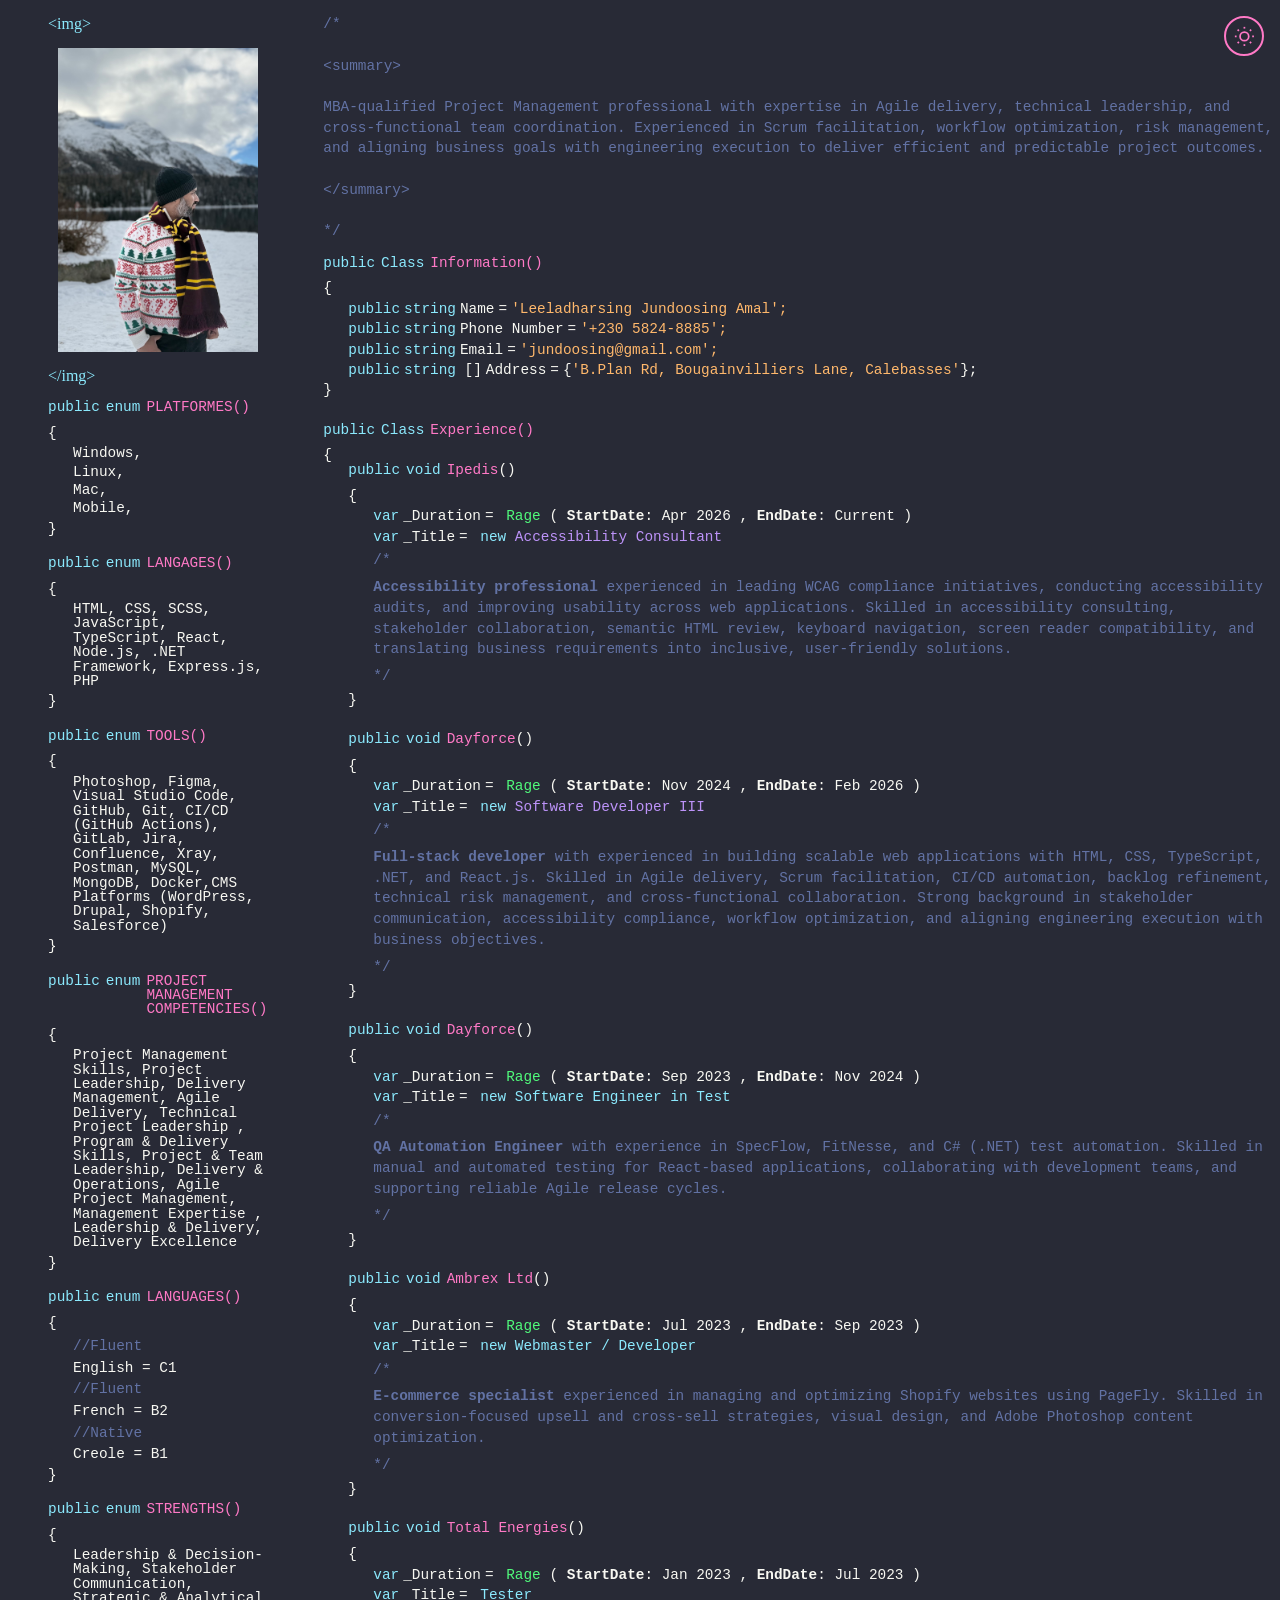
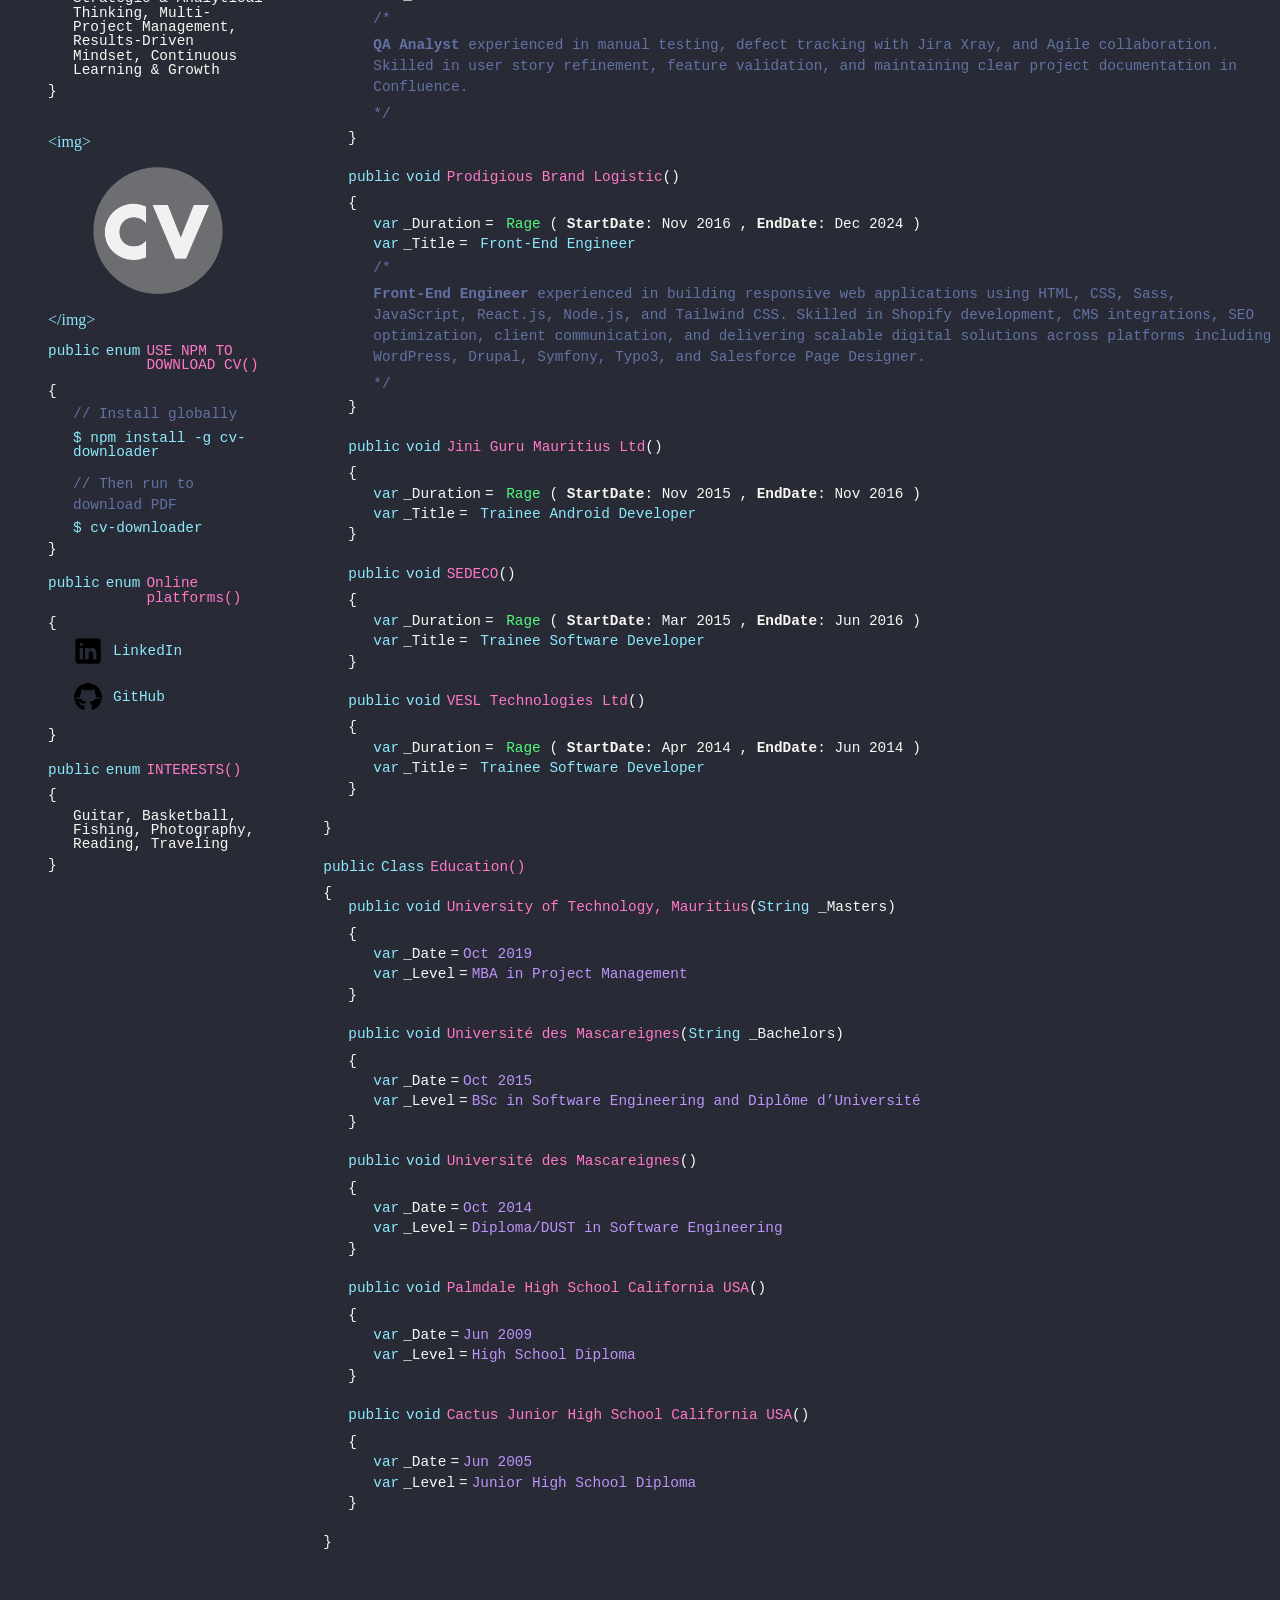
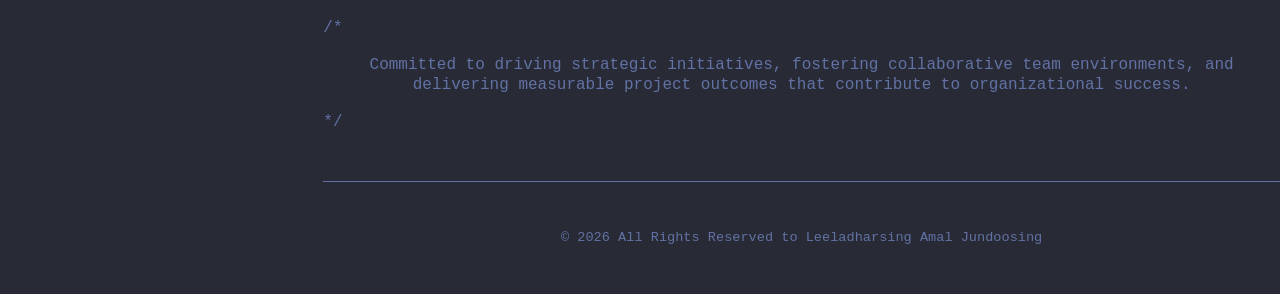
==== index.html @ c315528d "update log and move interest" ====
<!doctype html>
<html lang="en">

<head>
  <meta charset="UTF-8" />
  <meta name="viewport" content="width=device-width, initial-scale=1.0" />
  <title>My Portfolio</title>
  <link rel="stylesheet" href="./css/style.min.css" />
  <link rel="icon" type="image/svg+xml" href="data:image/svg+xml,
<svg xmlns='http://www.w3.org/2000/svg' viewBox='0 0 64 64'>
  <defs>
    <linearGradient id='g' x1='0' y1='0' x2='1' y2='1'>
      <stop offset='0%' stop-color='%2306b6d4'/>
      <stop offset='100%' stop-color='%233b82f6'/>
    </linearGradient>

    <filter id='glow'>
      <feGaussianBlur stdDeviation='1.6' result='blur'/>
      <feMerge>
        <feMergeNode in='blur'/>
        <feMergeNode in='SourceGraphic'/>
      </feMerge>
    </filter>
  </defs>

  <rect width='64' height='64' rx='14' fill='%230b1220'/>

  <text x='50%' y='58%' text-anchor='middle'
        font-size='26'
        font-family='Arial Black, Arial'
        font-weight='bold'
        fill='url(%23g)'
        filter='url(%23glow)'>
    AJ
  </text>
</svg>">
</head>

<body>
  <!-- Mobile Menu Toggle Button -->
  <button class="mobile-menu-toggle" id="mobileMenuToggle" aria-label="Toggle menu">
    <span></span>
    <span></span>
    <span></span>
  </button>

  <!-- Dark/Light Mode Toggle Button -->
  <button class="theme-toggle" id="themeToggle" aria-label="Toggle dark/light mode">
    <svg class="sun-icon" viewBox="0 0 24 24" fill="none" stroke="currentColor" stroke-width="2">
      <circle cx="12" cy="12" r="5"></circle>
      <line x1="12" y1="1" x2="12" y2="3"></line>
      <line x1="12" y1="21" x2="12" y2="23"></line>
      <line x1="4.22" y1="4.22" x2="5.64" y2="5.64"></line>
      <line x1="18.36" y1="18.36" x2="19.78" y2="19.78"></line>
      <line x1="1" y1="12" x2="3" y2="12"></line>
      <line x1="21" y1="12" x2="23" y2="12"></line>
      <line x1="4.22" y1="19.78" x2="5.64" y2="18.36"></line>
      <line x1="18.36" y1="5.64" x2="19.78" y2="4.22"></line>
    </svg>
    <svg class="moon-icon" viewBox="0 0 24 24" fill="none" stroke="currentColor" stroke-width="2">
      <path d="M21 12.79A9 9 0 1 1 11.21 3 7 7 0 0 0 21 12.79z"></path>
    </svg>
  </button>

  <main class="main-container" id="main-container">
    <!-- Right Column: Skills, Tools & Personal Info -->
    <div class="right-wrapper">
      <!-- Profile Image -->
      <div class="img-wrapper">
        <p class="tag-color cyan">&lt;img&gt;</p>
        <img src="./img/myimg.jpeg" alt="my image" class="placeholder-image" />
        <p class="tag-color cyan">&lt;/img&gt;</p>
      </div>

      <!-- Technical Skills & Competencies -->
      <div class="platform-wrapper">
        <!-- Platforms & Operating Systems -->
        <div class="func-wrapper">
          <div class="headFunction">
            <p class="tag-color cyan">public</p>
            <p class="tag-color cyan">enum</p>
            <p class="tag-color pink">PLATFORMES()</p>
          </div>
          <div class="bodyFunction">
            <p>{</p>
            <ul>
              <li class="tag-color white">Windows,</li>
              <li class="tag-color white">Linux,</li>
              <li class="tag-color white">Mac,</li>
              <li class="tag-color white">Mobile,</li>
            </ul>
            <p>}</p>
          </div>
        </div>

        <!-- Programming Languages & Frameworks -->
        <div class="func-wrapper">
          <div class="headFunction">
            <p class="tag-color cyan">public</p>
            <p class="tag-color cyan">enum</p>
            <p class="tag-color pink">LANGAGES()</p>
          </div>
          <div class="bodyFunction">
            <p>{</p>
            <p class="mainbody-wrapper tag-color white">
              HTML, CSS, SCSS, JavaScript, TypeScript, React, Node.js, .NET
              Framework, Express.js, PHP
            </p>
            <p>}</p>
          </div>
        </div>

        <!-- Development & Design Tools -->
        <div class="func-wrapper">
          <div class="headFunction">
            <p class="tag-color cyan">public</p>
            <p class="tag-color cyan">enum</p>
            <p class="tag-color pink">TOOLS()</p>
          </div>
          <div class="bodyFunction">
            <p>{</p>
            <p class="mainbody-wrapper tag-color white">
              Photoshop, Figma, Visual Studio Code, GitHub, Git, CI/CD (GitHub
              Actions), GitLab, Jira, Confluence, Xray, Postman, MySQL,
              MongoDB, Docker,CMS Platforms (WordPress, Drupal, Shopify,
              Salesforce)
            </p>
            <p>}</p>
          </div>
        </div>

        <!-- Project Management & Delivery Competencies -->
        <div class="func-wrapper">
          <div class="headFunction">
            <p class="tag-color cyan">public</p>
            <p class="tag-color cyan">enum</p>
            <p class="tag-color pink">PROJECT MANAGEMENT COMPETENCIES()</p>
          </div>
          <div class="bodyFunction">
            <p>{</p>
            <p class="mainbody-wrapper tag-color white">
              Project Management Skills, Project Leadership, Delivery
              Management, Agile Delivery, Technical Project Leadership ,
              Program & Delivery Skills, Project & Team Leadership, Delivery &
              Operations, Agile Project Management, Management Expertise ,
              Leadership & Delivery, Delivery Excellence
            </p>
            <p>}</p>
          </div>
        </div>

        <!-- Language Proficiency -->
        <div class="func-wrapper">
          <div class="headFunction">
            <p class="tag-color cyan">public</p>
            <p class="tag-color cyan">enum</p>
            <p class="tag-color pink">LANGUAGES()</p>
          </div>
          <div class="bodyFunction">
            <p>{</p>
            <ul>
              <li class="tag-color white">
                <span class="tag-color comment">//Fluent</span>
                English = C1
              </li>
              <li class="tag-color white">
                <span class="tag-color comment">//Fluent</span>
                French = B2
              </li>
              <li class="tag-color white">
                <span class="tag-color comment">//Native</span>
                Creole = B1
              </li>
            </ul>
            <p>}</p>
          </div>
        </div>

        <!-- Core Strengths & Competencies -->
        <div class="func-wrapper">
          <div class="headFunction">
            <p class="tag-color cyan">public</p>
            <p class="tag-color cyan">enum</p>
            <p class="tag-color pink">STRENGTHS()</p>
          </div>
          <div class="bodyFunction">
            <p>{</p>
            <p class="mainbody-wrapper tag-color white">
              Leadership & Decision-Making, Stakeholder Communication, Strategic & Analytical Thinking, Multi-Project
              Management, Results-Driven Mindset, Continuous Learning & Growth
            </p>
            <p>}</p>
          </div>
        </div>

        

        <!-- my cv -->
        <div class="cv-wrapper">
          <p class="tag-color cyan">&lt;img&gt;</p>
          <a href="./documents/Leeladharsing_Amal_Jundoosing_CV.pdf" target="_blank" alt="Download my cv size 174KB open in new window">
            <img src="./img/cv.png" aria-hidden="true" class="placeholder-image" />
          </a>
          <p class="tag-color cyan">&lt;/img&gt;</p>
        </div>


      <!-- Custom npm package -->
        <div class="func-wrapper">
          <div class="headFunction">
            <p class="tag-color cyan">public</p>
            <p class="tag-color cyan">enum</p>
            <p class="tag-color pink">USE NPM TO DOWNLOAD CV()</p>
          </div>
          <div class="bodyFunction">
            <p>{</p>
            <div class="mainbody-wrapper tag-color white">
              <p class="tag-color white">
                <span class="tag-color comment">// Install globally</span>
              </p>
              <p>
                <span class="tag-color cyan">$</span> 
                <span class="tag-color cyan">npm install -g cv-downloader</span>
              </p>
              <p class="tag-color white" style="margin-top: 8px;">
                <span class="tag-color comment">// Then run to download PDF</span>
              </p>
              <p>
                <span class="tag-color cyan">$</span> 
                <span class="tag-color cyan">cv-downloader</span>
              </p>
            </div>
            <p>}</p>
          </div>
        </div>

        <!-- My Online platforms -->
        <div class="func-wrapper">
          <div class="headFunction">
            <p class="tag-color cyan">public</p>
            <p class="tag-color cyan">enum</p>
            <p class="tag-color pink">Online platforms()</p>
          </div>
          <div class="bodyFunction">
            <p>{</p>
            <div class="social-img-wrapper">
              <div class="mainbody-wrapper">
                <a href="https://www.linkedin.com/in/amal-jundoosing-3167b8a4?utm_source=share_via&utm_content=profile&utm_medium=member_ios" target="_blank" alt="LinkedIn profile open in new window">
                <img src="./img/icon-linkedin.png" aria-hidden="true" class="social-img" alt="Linkedin Logo" /> <p class="tag-color cyan">LinkedIn</p>
              </a>
              <a href="https://github.com/amaljundoosing" target="_blank" alt="GitHub profile open in new window">
                <img src="./img/icon-github.png" aria-hidden="true" class="social-img" alt="GitHub Logo" /> <p class="tag-color cyan">GitHub</p>
              </a>
              </div>
              
            </div>
            <p>}</p>
          </div>
        </div>
        <!-- Personal Interests & Hobbies -->
        <div class="func-wrapper">
          <div class="headFunction">
            <p class="tag-color cyan">public</p>
            <p class="tag-color cyan">enum</p>
            <p class="tag-color pink">INTERESTS()</p>
          </div>
          <div class="bodyFunction">
            <p>{</p>
            <p class="mainbody-wrapper tag-color white">
              Guitar, Basketball, Fishing, Photography, Reading, Traveling
            </p>
            <p>}</p>
          </div>
        </div>
      </div>
    </div>
    <div class="left-wrapper">
      <!-- Professional Summary -->
      <div class="top-header-section">
        <p class="tag-color comment">/*</p>
        <span class="tag-color comment"> &lt;summary&gt;</span>
        <p class="tag-color comment">
          MBA-qualified Project Management professional with expertise in
          Agile delivery, technical leadership, and cross-functional team
          coordination. Experienced in Scrum facilitation, workflow
          optimization, risk management, and aligning business goals with
          engineering execution to deliver efficient and predictable project
          outcomes.
        </p>
        <span class="tag-color comment"> &lt;/summary&gt;</span>
        <p class="tag-color comment">*/</p>
      </div>
      <div class="main-boday-section">
        <!-- Contact Information -->
        <div class="func-wrapper padding-bottom-25">
          <div class="headFunction">
            <p class="tag-color cyan">public</p>
            <p class="tag-color cyan">Class</p>
            <p class="tag-color pink">Information()</p>
          </div>
          <div class="bodyFunction">
            <p>{</p>
            <div class="variable-wrapper">
              <p class="tag-color cyan">public</p>
              <p class="tag-color cyan">string</p>
              <p class="tag-color white">Name</p>
              <p class="tag-color white">=</p>
              <p class="tag-color orange">'Leeladharsing Jundoosing Amal';</p>
            </div>

            <div class="variable-wrapper">
              <p class="tag-color cyan">public</p>
              <p class="tag-color cyan">string</p>
              <p class="tag-color white">Phone Number</p>
              <p class="tag-color white">=</p>
              <p class="tag-color orange">'+230 5824-8885';</p>
            </div>

            <div class="variable-wrapper">
              <p class="tag-color cyan">public</p>
              <p class="tag-color cyan">string</p>
              <p class="tag-color white">Email</p>
              <p class="tag-color white">=</p>
              <p class="tag-color orange">'jundoosing@gmail.com';</p>
            </div>

            <div class="variable-wrapper">
              <p class="tag-color cyan">public</p>
              <p class="tag-color cyan">
                string <span class="tag-color white">[]</span>
              </p>
              <p class="tag-color white">Address</p>
              <p class="tag-color white">=</p>
              <p class="tag-color orange">
                <span class="tag-color white">{</span>'B.Plan Rd,
                Bougainvilliers Lane, Calebasses'<span class="tag-color white">};</span>
              </p>
            </div>
            <p>}</p>
          </div>
        </div>

        <!-- Professional Experience & Employment History -->
        <div class="func-wrapper padding-bottom-25">
          <div class="headFunction">
            <p class="tag-color cyan">public</p>
            <p class="tag-color cyan">Class</p>
            <p class="tag-color pink">Experience()</p>
          </div>
          <p>{</p>
          <div class="bodyFunction padding-bottom-25">
            <div class="inside-boday-wrapper">
              <div class="headFunction">
                <p class="tag-color cyan">public</p>
                <p class="tag-color cyan">void</p>
                <p class="tag-color pink">
                  Ipedis<span class="tag-color white">()</span>
                </p>
              </div>
              <p>{</p>
              <div class="variable-wrapper">
                <p class="tag-color cyan">var</p>
                <p class="tag-color white">_Duration</p>
                <p class="tag-color white">=</p>
                <p class="tag-color green">
                  &nbsp;Rage
                  <span class="tag-color white">( <strong>StartDate</strong>: Apr 2026 ,
                    <strong>EndDate</strong>: Current )</span>
                </p>
              </div>
              <div class="variable-wrapper">
                <p class="tag-color cyan">var</p>
                <p class="tag-color white">_Title</p>
                <p class="tag-color white">=</p>
                <p class="tag-color purple">
                  <span class="tag-color cyan"> &nbsp;new </span>Accessibility
                  Consultant
                </p>
              </div>
              <div class="mainbody-wrapper">
                <p class="tag-color comment">/*</p>
                <p class="tag-color comment">
                  <strong>Accessibility professional </strong> experienced in
                  leading WCAG compliance initiatives, conducting
                  accessibility audits, and improving usability across web
                  applications. Skilled in accessibility consulting,
                  stakeholder collaboration, semantic HTML review, keyboard
                  navigation, screen reader compatibility, and translating
                  business requirements into inclusive, user-friendly
                  solutions.
                </p>
                <p class="tag-color comment">*/</p>
              </div>
              <p>}</p>
            </div>
          </div>
          <!-- dayforce software developer -->
          <div class="bodyFunction padding-bottom-25">
            <div class="inside-boday-wrapper">
              <div class="headFunction">
                <p class="tag-color cyan">public</p>
                <p class="tag-color cyan">void</p>
                <p class="tag-color pink">
                  Dayforce<span class="tag-color white">()</span>
                </p>
              </div>
              <p>{</p>

              <div class="variable-wrapper">
                <p class="tag-color cyan">var</p>
                <p class="tag-color white">_Duration</p>
                <p class="tag-color white">=</p>
                <p class="tag-color green">
                  &nbsp;Rage
                  <span class="tag-color white">( <strong>StartDate</strong>: Nov 2024 ,
                    <strong>EndDate</strong>: Feb 2026 )</span>
                </p>
              </div>

              <div class="variable-wrapper">
                <p class="tag-color cyan">var</p>
                <p class="tag-color white">_Title</p>
                <p class="tag-color white">=</p>
                <p class="tag-color purple">
                  <span class="tag-color cyan"> &nbsp;new </span>Software Developer III
                </p>
              </div>

              <div class="mainbody-wrapper">
                <p class="tag-color comment">/*</p>
                <p class="tag-color comment">
                  <strong>Full-stack developer</strong> with experienced in building scalable web applications with
                  HTML, CSS,
                  TypeScript, .NET, and React.js. Skilled in Agile delivery, Scrum facilitation, CI/CD automation,
                  backlog refinement,
                  technical risk management, and cross-functional collaboration. Strong background in stakeholder
                  communication, accessibility
                  compliance, workflow optimization, and aligning engineering execution with business objectives.
                </p>
                <p class="tag-color comment">*/</p>
              </div>
              <p>}</p>
            </div>
          </div>

          <!-- dayforce software developer in test -->
          <div class="bodyFunction padding-bottom-25">
            <div class="inside-boday-wrapper">
              <div class="headFunction">
                <p class="tag-color cyan">public</p>
                <p class="tag-color cyan">void</p>
                <p class="tag-color pink">
                  Dayforce<span class="tag-color white">()</span>
                </p>
              </div>
              <p>{</p>

              <div class="variable-wrapper">
                <p class="tag-color cyan">var</p>
                <p class="tag-color white">_Duration</p>
                <p class="tag-color white">=</p>
                <p class="tag-color green">
                  &nbsp;Rage
                  <span class="tag-color white">( <strong>StartDate</strong>: Sep 2023 ,
                    <strong>EndDate</strong>: Nov 2024 )</span>
                </p>
              </div>

              <div class="variable-wrapper">
                <p class="tag-color cyan">var</p>
                <p class="tag-color white">_Title</p>
                <p class="tag-color white">=</p>
                <p class="tag-color purple">
                  <span class="tag-color cyan"> &nbsp;new Software Engineer in Test</span>
                </p>
              </div>

              <div class="mainbody-wrapper">
                <p class="tag-color comment">/*</p>
                <p class="tag-color comment">
                  <strong>QA Automation Engineer</strong> with experience in SpecFlow, FitNesse, and C# (.NET) test
                  automation.
                  Skilled in manual and automated testing for React-based applications, collaborating with development
                  teams,
                  and supporting reliable Agile release cycles.
                </p>
                <p class="tag-color comment">*/</p>
              </div>
              <p>}</p>
            </div>
          </div>


          <!-- Ambrex Ltd WebMaster-->
          <div class="bodyFunction padding-bottom-25">
            <div class="inside-boday-wrapper">
              <div class="headFunction">
                <p class="tag-color cyan">public</p>
                <p class="tag-color cyan">void</p>
                <p class="tag-color pink">
                  Ambrex Ltd<span class="tag-color white">()</span>
                </p>
              </div>
              <p>{</p>

              <div class="variable-wrapper">
                <p class="tag-color cyan">var</p>
                <p class="tag-color white">_Duration</p>
                <p class="tag-color white">=</p>
                <p class="tag-color green">
                  &nbsp;Rage
                  <span class="tag-color white">( <strong>StartDate</strong>: Jul 2023 ,
                    <strong>EndDate</strong>: Sep 2023 )</span>
                </p>
              </div>

              <div class="variable-wrapper">
                <p class="tag-color cyan">var</p>
                <p class="tag-color white">_Title</p>
                <p class="tag-color white">=</p>
                <p class="tag-color purple">
                  <span class="tag-color cyan"> &nbsp;new Webmaster / Developer</span>
                </p>
              </div>

              <div class="mainbody-wrapper">
                <p class="tag-color comment">/*</p>
                <p class="tag-color comment">
                  <strong>E-commerce specialist</strong> experienced in managing and optimizing Shopify websites using
                  PageFly.
                  Skilled in conversion-focused upsell and cross-sell strategies, visual design, and Adobe Photoshop
                  content optimization.
                </p>
                <p class="tag-color comment">*/</p>
              </div>
              <p>}</p>
            </div>
          </div>


          <!-- Total Tester -->
          <div class="bodyFunction padding-bottom-25">
            <div class="inside-boday-wrapper">
              <div class="headFunction">
                <p class="tag-color cyan">public</p>
                <p class="tag-color cyan">void</p>
                <p class="tag-color pink">
                  Total Energies<span class="tag-color white">()</span>
                </p>
              </div>
              <p>{</p>

              <div class="variable-wrapper">
                <p class="tag-color cyan">var</p>
                <p class="tag-color white">_Duration</p>
                <p class="tag-color white">=</p>
                <p class="tag-color green">
                  &nbsp;Rage
                  <span class="tag-color white">( <strong>StartDate</strong>: Jan 2023 ,
                    <strong>EndDate</strong>: Jul 2023 )</span>
                </p>
              </div>

              <div class="variable-wrapper">
                <p class="tag-color cyan">var</p>
                <p class="tag-color white">_Title</p>
                <p class="tag-color white">=</p>
                <p class="tag-color purple">
                  <span class="tag-color cyan"> &nbsp;Tester</span>
                </p>
              </div>

              <div class="mainbody-wrapper">
                <p class="tag-color comment">/*</p>
                <p class="tag-color comment">
                  <strong>QA Analyst</strong> experienced in manual testing, defect tracking with Jira Xray, and Agile
                  collaboration.
                  Skilled in user story refinement, feature validation, and maintaining clear project documentation in
                  Confluence.
                </p>
                <p class="tag-color comment">*/</p>
              </div>
              <p>}</p>
            </div>
          </div>

          <!-- Prodigious Front end Developer -->
          <div class="bodyFunction padding-bottom-25">
            <div class="inside-boday-wrapper">
              <div class="headFunction">
                <p class="tag-color cyan">public</p>
                <p class="tag-color cyan">void</p>
                <p class="tag-color pink">
                  Prodigious Brand Logistic<span class="tag-color white">()</span>
                </p>
              </div>
              <p>{</p>

              <div class="variable-wrapper">
                <p class="tag-color cyan">var</p>
                <p class="tag-color white">_Duration</p>
                <p class="tag-color white">=</p>
                <p class="tag-color green">
                  &nbsp;Rage
                  <span class="tag-color white">( <strong>StartDate</strong>: Nov 2016 ,
                    <strong>EndDate</strong>: Dec 2024 )</span>
                </p>
              </div>

              <div class="variable-wrapper">
                <p class="tag-color cyan">var</p>
                <p class="tag-color white">_Title</p>
                <p class="tag-color white">=</p>
                <p class="tag-color purple">
                  <span class="tag-color cyan"> &nbsp;Front-End Engineer</span>
                </p>
              </div>

              <div class="mainbody-wrapper">
                <p class="tag-color comment">/*</p>
                <p class="tag-color comment">
                  <strong>Front-End Engineer</strong> experienced in building responsive web applications using HTML,
                  CSS, Sass, JavaScript, React.js, Node.js,
                  and Tailwind CSS. Skilled in Shopify development, CMS integrations, SEO optimization, client
                  communication, and delivering scalable digital solutions across platforms including WordPress, Drupal,
                  Symfony, Typo3, and Salesforce Page Designer.
                </p>
                <p class="tag-color comment">*/</p>
              </div>
              <p>}</p>
            </div>
          </div>

          <!-- Trainee Android Developer Jini Guru Mauritius -->
          <div class="bodyFunction padding-bottom-25">
            <div class="inside-boday-wrapper">
              <div class="headFunction">
                <p class="tag-color cyan">public</p>
                <p class="tag-color cyan">void</p>
                <p class="tag-color pink">
                  Jini Guru Mauritius Ltd<span class="tag-color white">()</span>
                </p>
              </div>
              <p>{</p>

              <div class="variable-wrapper">
                <p class="tag-color cyan">var</p>
                <p class="tag-color white">_Duration</p>
                <p class="tag-color white">=</p>
                <p class="tag-color green">
                  &nbsp;Rage
                  <span class="tag-color white">( <strong>StartDate</strong>: Nov 2015 ,
                    <strong>EndDate</strong>: Nov 2016 )</span>
                </p>
              </div>

              <div class="variable-wrapper">
                <p class="tag-color cyan">var</p>
                <p class="tag-color white">_Title</p>
                <p class="tag-color white">=</p>
                <p class="tag-color purple">
                  <span class="tag-color cyan"> &nbsp;Trainee Android Developer</span>
                </p>
              </div>
              <p>}</p>
            </div>
          </div>

          <!-- Trainee  Developer SEDECO -->
          <div class="bodyFunction padding-bottom-25">
            <div class="inside-boday-wrapper">
              <div class="headFunction">
                <p class="tag-color cyan">public</p>
                <p class="tag-color cyan">void</p>
                <p class="tag-color pink">
                  SEDECO<span class="tag-color white">()</span>
                </p>
              </div>
              <p>{</p>

              <div class="variable-wrapper">
                <p class="tag-color cyan">var</p>
                <p class="tag-color white">_Duration</p>
                <p class="tag-color white">=</p>
                <p class="tag-color green">
                  &nbsp;Rage
                  <span class="tag-color white">( <strong>StartDate</strong>: Mar 2015 ,
                    <strong>EndDate</strong>: Jun 2016 )</span>
                </p>
              </div>

              <div class="variable-wrapper">
                <p class="tag-color cyan">var</p>
                <p class="tag-color white">_Title</p>
                <p class="tag-color white">=</p>
                <p class="tag-color purple">
                  <span class="tag-color cyan"> &nbsp;Trainee Software Developer</span>
                </p>
              </div>
              <p>}</p>
            </div>
          </div>

          <!-- Trainee  Developer VESL Technologies Ltd -->
          <div class="bodyFunction padding-bottom-25">
            <div class="inside-boday-wrapper">
              <div class="headFunction">
                <p class="tag-color cyan">public</p>
                <p class="tag-color cyan">void</p>
                <p class="tag-color pink">
                  VESL Technologies Ltd<span class="tag-color white">()</span>
                </p>
              </div>
              <p>{</p>

              <div class="variable-wrapper">
                <p class="tag-color cyan">var</p>
                <p class="tag-color white">_Duration</p>
                <p class="tag-color white">=</p>
                <p class="tag-color green">
                  &nbsp;Rage
                  <span class="tag-color white">( <strong>StartDate</strong>: Apr 2014 ,
                    <strong>EndDate</strong>: Jun 2014 )</span>
                </p>
              </div>

              <div class="variable-wrapper">
                <p class="tag-color cyan">var</p>
                <p class="tag-color white">_Title</p>
                <p class="tag-color white">=</p>
                <p class="tag-color purple">
                  <span class="tag-color cyan"> &nbsp;Trainee Software Developer</span>
                </p>
              </div>
              <p>}</p>
            </div>
          </div>
          <p>}</p>
        </div>

        <!-- Academic Qualifications & Certifications -->
        <div class="func-wrapper">
          <div class="headFunction">
            <p class="tag-color cyan">public</p>
            <p class="tag-color cyan">Class</p>
            <p class="tag-color pink">Education()</p>
          </div>
          <p>{</p>
          <!-- UTM -->
          <div class="bodyFunction padding-bottom-25">
            <div class="inside-boday-wrapper">
              <div class="headFunction">
                <p class="tag-color cyan">public</p>
                <p class="tag-color cyan">void</p>
                <p class="tag-color pink">
                  University of Technology, Mauritius<span class="tag-color white">(<span
                      class="tag-color cyan">String</span> <span class="tag-color white">_Masters</span>)</span>
                </p>
              </div>
              <p>{</p>
              <div class="variable-wrapper">
                <p class="tag-color cyan">var</p>
                <p class="tag-color white">_Date</p>
                <p class="tag-color white">=</p>
                <p class="tag-color purple">Oct 2019</p>
              </div>
              <div class="variable-wrapper">
                <p class="tag-color cyan">var</p>
                <p class="tag-color white">_Level</p>
                <p class="tag-color white">=</p>
                <p class="tag-color purple">MBA in Project Management</p>
              </div>
              <p>}</p>
            </div>
          </div>

          <!-- UDM -->

          <div class="bodyFunction padding-bottom-25">
            <div class="inside-boday-wrapper">
              <div class="headFunction">
                <p class="tag-color cyan">public</p>
                <p class="tag-color cyan">void</p>
                <p class="tag-color pink">
                  Université des Mascareignes<span class="tag-color white">(<span class="tag-color cyan">String</span>
                    <span class="tag-color white">_Bachelors</span>)</span>
                </p>
              </div>
              <p>{</p>
              <div class="variable-wrapper">
                <p class="tag-color cyan">var</p>
                <p class="tag-color white">_Date</p>
                <p class="tag-color white">=</p>
                <p class="tag-color purple">Oct 2015</p>
              </div>
              <div class="variable-wrapper">
                <p class="tag-color cyan">var</p>
                <p class="tag-color white">_Level</p>
                <p class="tag-color white">=</p>
                <p class="tag-color purple">BSc in Software Engineering and Diplôme d’Université</p>
              </div>
              <p>}</p>
            </div>
          </div>


          <!-- UDM -->

          <div class="bodyFunction padding-bottom-25">
            <div class="inside-boday-wrapper">
              <div class="headFunction">
                <p class="tag-color cyan">public</p>
                <p class="tag-color cyan">void</p>
                <p class="tag-color pink">
                  Université des Mascareignes<span class="tag-color white">()</span>
                </p>
              </div>
              <p>{</p>
              <div class="variable-wrapper">
                <p class="tag-color cyan">var</p>
                <p class="tag-color white">_Date</p>
                <p class="tag-color white">=</p>
                <p class="tag-color purple">Oct 2014</p>
              </div>
              <div class="variable-wrapper">
                <p class="tag-color cyan">var</p>
                <p class="tag-color white">_Level</p>
                <p class="tag-color white">=</p>
                <p class="tag-color purple">Diploma/DUST in Software Engineering</p>
              </div>
              <p>}</p>
            </div>
          </div>

          <!-- PDH -->

          <div class="bodyFunction padding-bottom-25">
            <div class="inside-boday-wrapper">
              <div class="headFunction">
                <p class="tag-color cyan">public</p>
                <p class="tag-color cyan">void</p>
                <p class="tag-color pink">
                  Palmdale High School California USA<span class="tag-color white">()</span>
                </p>
              </div>
              <p>{</p>
              <div class="variable-wrapper">
                <p class="tag-color cyan">var</p>
                <p class="tag-color white">_Date</p>
                <p class="tag-color white">=</p>
                <p class="tag-color purple">Jun 2009</p>
              </div>
              <div class="variable-wrapper">
                <p class="tag-color cyan">var</p>
                <p class="tag-color white">_Level</p>
                <p class="tag-color white">=</p>
                <p class="tag-color purple">High School Diploma</p>
              </div>
              <p>}</p>
            </div>
          </div>


          <!-- CJH -->

          <div class="bodyFunction padding-bottom-25">
            <div class="inside-boday-wrapper">
              <div class="headFunction">
                <p class="tag-color cyan">public</p>
                <p class="tag-color cyan">void</p>
                <p class="tag-color pink">
                  Cactus Junior High School California USA<span class="tag-color white">()</span>
                </p>
              </div>
              <p>{</p>
              <div class="variable-wrapper">
                <p class="tag-color cyan">var</p>
                <p class="tag-color white">_Date</p>
                <p class="tag-color white">=</p>
                <p class="tag-color purple">Jun 2005</p>
              </div>
              <div class="variable-wrapper">
                <p class="tag-color cyan">var</p>
                <p class="tag-color white">_Level</p>
                <p class="tag-color white">=</p>
                <p class="tag-color purple">Junior High School Diploma</p>
              </div>
              <p>}</p>
            </div>
          </div>
          <p>}</p>
        </div>
      </div>

      <!-- Professional Mission & Commitment Statement -->
      <div class="mission-statement-section">
        <p class="tag-color comment">/*</p>
        <p class="tag-color comment txt">
          Committed to driving strategic initiatives, fostering collaborative team environments, and
          delivering measurable project outcomes that contribute to organizational success.
        </p>
        <p class="tag-color comment">*/</p>
      </div>

      <!-- Copyright & All Rights Reserved -->
      <div class="copyright-section">
        <p class="tag-color comment ">© 2026 All Rights Reserved to Leeladharsing Amal Jundoosing</p>
      </div>
    </div>
  </main>
  <!-- Mobile Menu Toggle Script -->
  <script src="js/script.js"></script>
</body>

</html>
---- css/style.min.css ----
html,body,div,span,h1,h2,ul,li{margin:0;padding:0;border:0;font-size:100%;font:inherit;vertical-align:baseline;box-sizing:border-box}*,*::before,*::after{box-sizing:border-box}article,aside,section{display:block}body{line-height:1}html{margin:0;padding:0;width:100%;overflow-x:hidden}body{background-color:#282a36;color:#f8f8f2;overflow-x:hidden;transition:background-color .3s ease,color .3s ease}body.light-mode{background-color:#fff;color:#1a1a1a}body ::-moz-selection{background-color:#44475a;color:#f8f8f2}body ::selection{background-color:#44475a;color:#f8f8f2}body.light-mode ::-moz-selection{background-color:#f0f0f0;color:#1a1a1a}body.light-mode ::selection{background-color:#f0f0f0;color:#1a1a1a}body .main-container{display:flex;flex-direction:row}body .main-container .right-wrapper{position:relative;width:100%;flex:0;padding-left:3rem;box-sizing:border-box}body .main-container .right-wrapper .img-wrapper{position:relative;width:100%}body .main-container .right-wrapper .img-wrapper .placeholder-image{width:200px;display:block;margin:0 auto}body .main-container .right-wrapper .cv-wrapper{position:relative;width:100%}body .main-container .right-wrapper .cv-wrapper .placeholder-image{width:130px;display:block;margin:0 auto}body .main-container .right-wrapper .social-img-wrapper{position:relative;width:100%;display:flex;flex-direction:column}body .main-container .right-wrapper .social-img-wrapper a{display:flex;gap:10px;margin-bottom:10px;align-items:center;text-decoration:none;transition:transform .3s ease}body .main-container .right-wrapper .social-img-wrapper a .social-img{width:30px;height:30px;cursor:pointer}body .main-container .right-wrapper .social-img-wrapper a:hover{transform:scale(1.2)}body .main-container .left-wrapper{position:relative;width:100%;flex:1;padding-left:3.5rem;box-sizing:border-box}body .main-container .left-wrapper .top-header-section{position:relative;display:flex;flex-direction:column;width:100%;gap:6px;font-family:"Courier New",Courier,monospace;font-size:.9rem}body .func-wrapper{position:relative;width:100%;padding-bottom:20px;font-family:"Courier New",Courier,monospace;font-size:.9rem;box-sizing:border-box}body .func-wrapper p{margin:0}body .func-wrapper .headFunction{position:relative;display:flex;flex-direction:row;width:100%;gap:6px;padding-bottom:6px}body .func-wrapper .headFunction p{margin-bottom:5px}body .func-wrapper .bodyFunction{position:relative;display:flex;width:100%;flex-direction:column;gap:6px}body .func-wrapper .bodyFunction p{margin:0}body .func-wrapper .bodyFunction ul{display:flex;flex-direction:column;gap:4px;font-family:"Courier New",Courier,monospace;font-size:.9rem;list-style:none;padding-left:25px}body .func-wrapper .bodyFunction ul li{display:flex;flex-direction:column;gap:4px}body .func-wrapper .bodyFunction .mainbody-wrapper{display:flex;flex-direction:column;gap:6px;padding-left:25px}body .func-wrapper .bodyFunction .variable-wrapper{display:flex;flex-direction:row;gap:4px;padding-left:25px}body .func-wrapper .inside-boday-wrapper{display:flex;flex-direction:column;gap:6px;padding-left:25px}body .mission-statement-section{font-family:"Courier New",Courier,monospace;margin-top:3rem}body .mission-statement-section .txt{text-align:center}body .padding-bottom-25{padding-bottom:25px}body .comment{line-height:1.3rem}body .tag-color.cyan{color:#8be9fd}body .tag-color.green{color:#50fa7b}body .tag-color.orange{color:#ffb86c}body .tag-color.pink{color:#ff79c6}body .tag-color.purple{color:#bd93f9}body .tag-color.red{color:#f55}body .tag-color.white{color:#f8f8f2}body .tag-color.comment{color:#6272a4}body.light-mode .tag-color.cyan{color:#0891b2}body.light-mode .tag-color.green{color:#059669}body.light-mode .tag-color.orange{color:#d97706}body.light-mode .tag-color.pink{color:#db2777}body.light-mode .tag-color.purple{color:#7c3aed}body.light-mode .tag-color.red{color:#dc2626}body.light-mode .tag-color.white{color:#1a1a1a}body.light-mode .tag-color.comment{color:#555}.mobile-menu-toggle{display:none;position:fixed;top:1rem;left:1rem;z-index:1001;background:none;border:none;cursor:pointer;width:2rem;height:2rem;flex-direction:column;justify-content:space-around;padding:0}.mobile-menu-toggle span{display:block;width:100%;height:3px;background-color:#ff79c6;border-radius:2px;transition:all .3s ease}.mobile-menu-toggle.active span:nth-child(1){transform:rotate(45deg) translate(10px, 10px)}.mobile-menu-toggle.active span:nth-child(2){opacity:0}.mobile-menu-toggle.active span:nth-child(3){transform:rotate(-45deg) translate(7px, -7px)}body.light-mode .mobile-menu-toggle span{background-color:#db2777}.theme-toggle{display:flex;position:fixed;top:1rem;right:1rem;z-index:1001;background:none;border:2px solid #ff79c6;border-radius:50%;cursor:pointer;width:2.5rem;height:2.5rem;align-items:center;justify-content:center;padding:0;transition:all .3s ease}.theme-toggle:hover{transform:scale(1.1);box-shadow:0 0 10px #ff79c6}.theme-toggle svg{width:1.3rem;height:1.3rem;color:#ff79c6;transition:transform .3s ease,opacity .3s ease}.theme-toggle .sun-icon{position:absolute;opacity:1;transform:rotate(0deg)}.theme-toggle .moon-icon{position:absolute;opacity:0;transform:rotate(-180deg)}.theme-toggle.dark-mode .sun-icon{opacity:1;transform:rotate(0deg)}.theme-toggle.dark-mode .moon-icon{opacity:0;transform:rotate(-180deg)}.theme-toggle.light-mode .sun-icon{opacity:0;transform:rotate(180deg)}.theme-toggle.light-mode .moon-icon{opacity:1;transform:rotate(0deg)}body.light-mode .theme-toggle{border-color:#db2777}body.light-mode .theme-toggle:hover{box-shadow:0 0 10px #db2777}body.light-mode .theme-toggle svg{color:#db2777}@media(max-width: 768px){.mobile-menu-toggle{display:flex}.theme-toggle{top:1rem;right:1rem}body .main-container{flex-direction:column;position:relative}body .main-container .right-wrapper{position:fixed;top:0;left:0;bottom:0;width:80%;max-width:400px;background-color:#282a36;z-index:1000;padding-left:1.5rem;padding-top:4rem;overflow-y:auto;overflow-x:hidden;transform:translateX(-100%);transition:transform .3s ease;box-sizing:border-box}body .main-container .right-wrapper.active{transform:translateX(0)}body .main-container .left-wrapper{width:100%;padding-left:1rem;padding-right:1rem;padding-top:1rem;box-sizing:border-box;overflow-x:hidden}body .main-container::before{content:"";position:fixed;top:0;left:0;right:0;bottom:0;background-color:rgba(0,0,0,.5);z-index:999;opacity:0;pointer-events:none;transition:opacity .3s ease}body .main-container.menu-open::before{opacity:1;pointer-events:auto}body.light-mode .main-container .right-wrapper{background-color:#fff}body.light-mode .main-container::before{background-color:rgba(0,0,0,.3)}body.menu-open{overflow:hidden}body{overflow-x:hidden;overflow-y:auto}}.copyright-section{padding:2rem 1.5rem;text-align:center;border-top:1px solid #6272a4;margin-top:3rem;font-family:"Courier New",Courier,monospace;font-size:.85rem;box-sizing:border-box;width:100%}body.light-mode .copyright-section{border-top:1px solid #ccc}
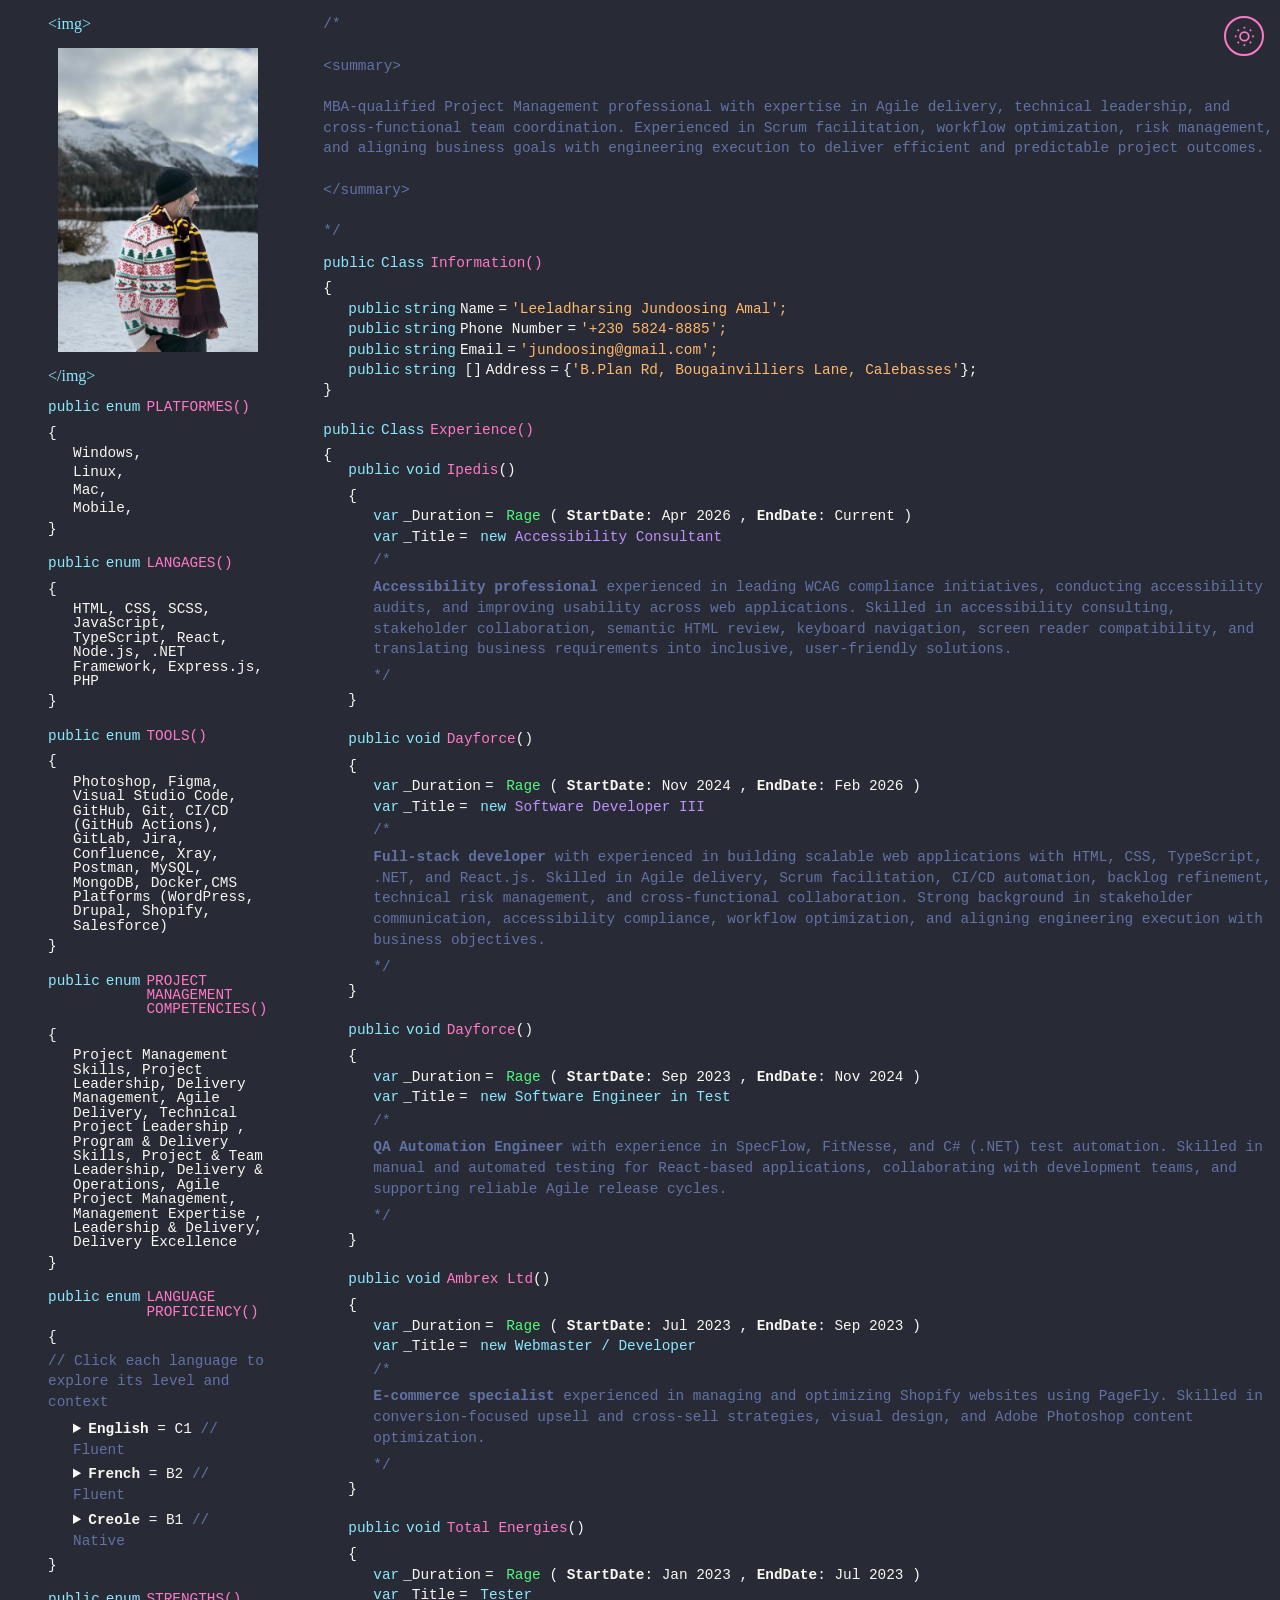
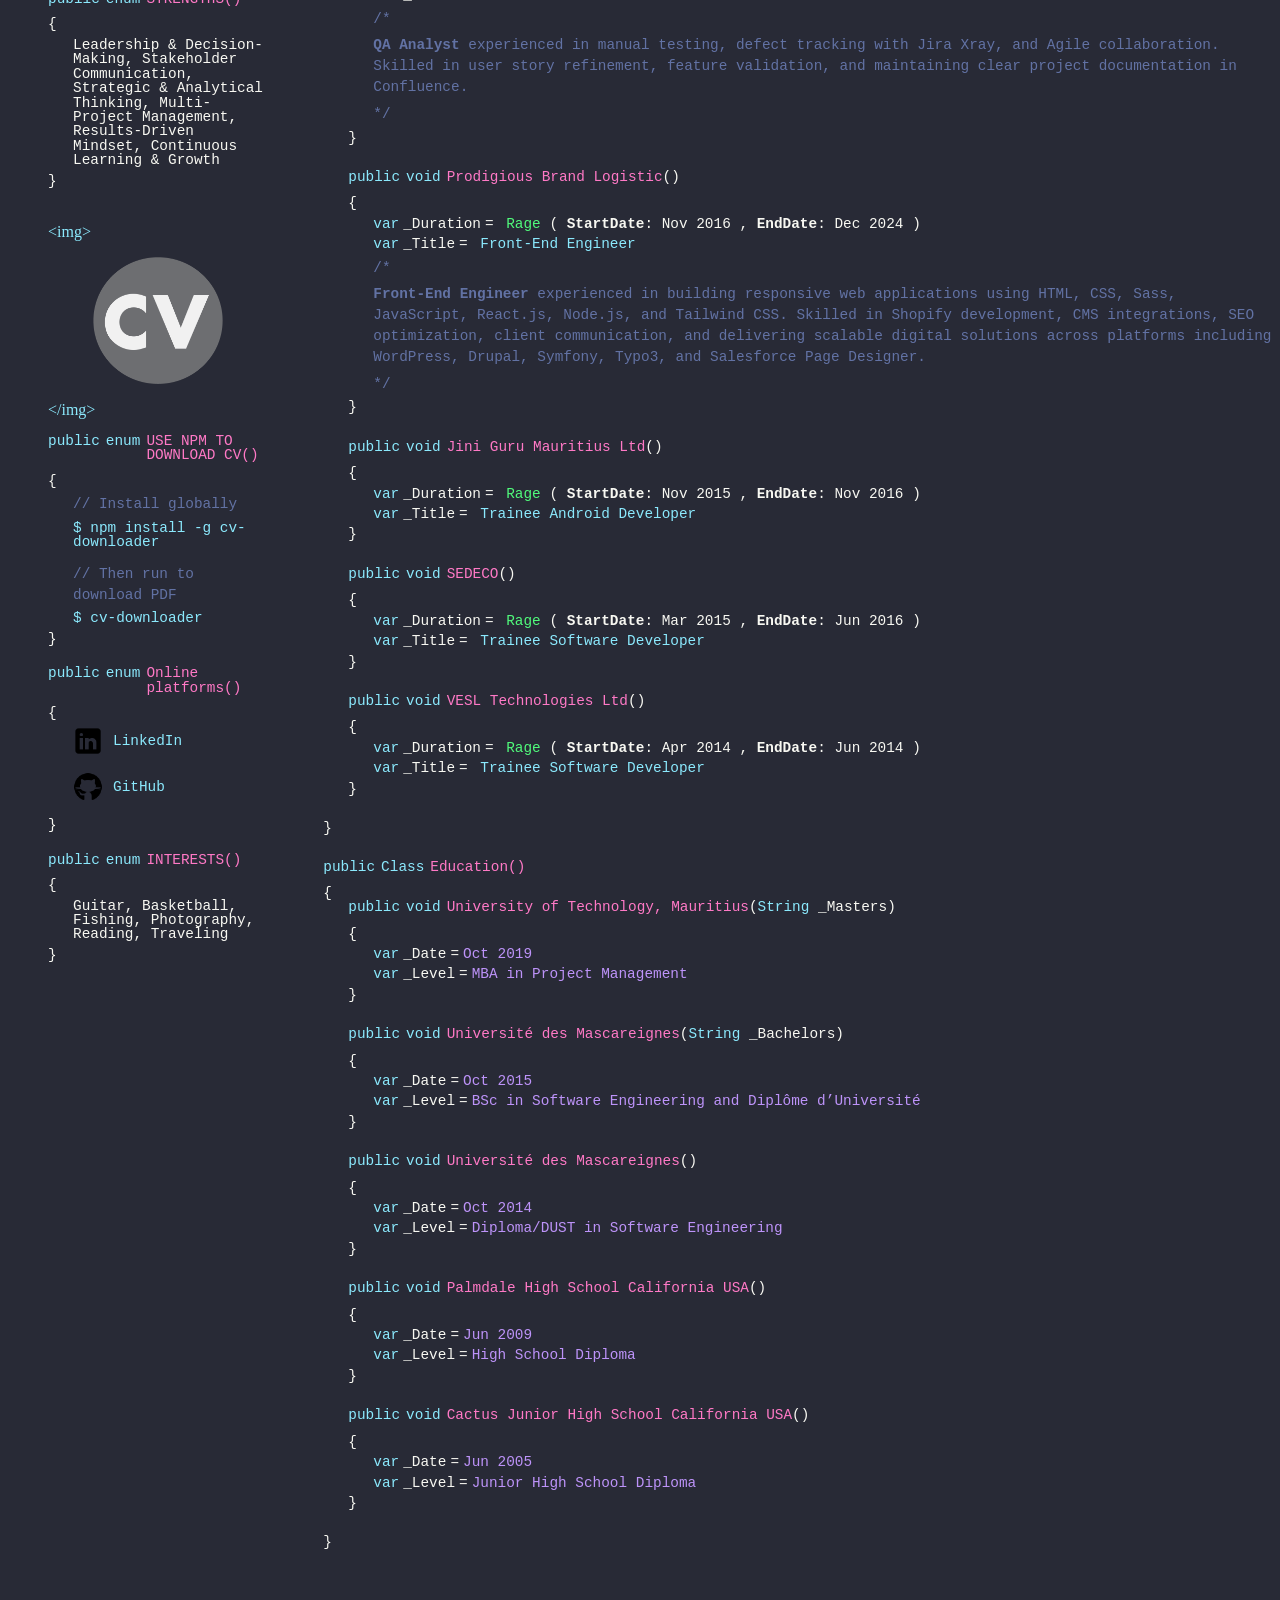
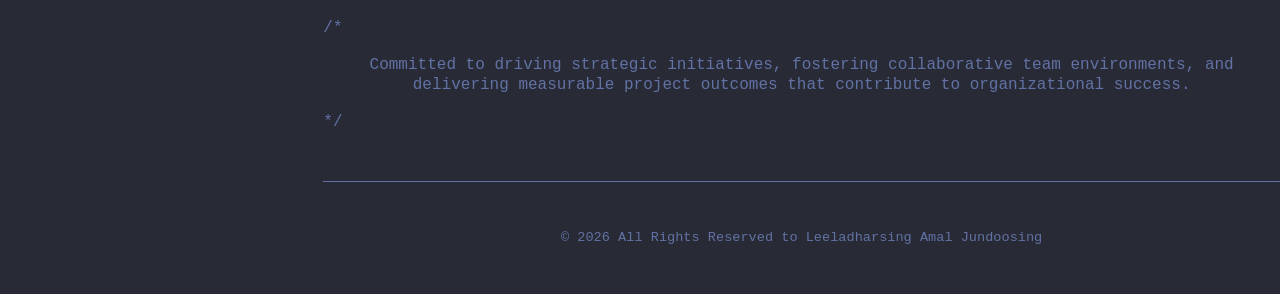
==== commit 9cf248b9: "update lang" ====
--- a/index.html
+++ b/index.html
@@ -154,22 +154,29 @@
           <div class="headFunction">
             <p class="tag-color cyan">public</p>
             <p class="tag-color cyan">enum</p>
-            <p class="tag-color pink">LANGUAGES()</p>
+            <p class="tag-color pink">LANGUAGE PROFICIENCY()</p>
           </div>
           <div class="bodyFunction">
             <p>{</p>
+            <p class="tag-color comment">// Click each language to explore its level and context</p>
             <ul>
               <li class="tag-color white">
-                <span class="tag-color comment">//Fluent</span>
-                English = C1
+                <details class="view-details">
+                  <summary><strong>English</strong> = C1 <span class="tag-color comment">// Fluent</span></summary>
+                  <p class="tag-color white">Business communication, presentations, documentation, and collaboration in international environments.</p>
+                </details>
               </li>
               <li class="tag-color white">
-                <span class="tag-color comment">//Fluent</span>
-                French = B2
+                <details class="view-details">
+                  <summary><strong>French</strong> = B2 <span class="tag-color comment">// Fluent</span></summary>
+                  <p class="tag-color white">Professional working proficiency for meetings, stakeholder interaction, and day-to-day communication.</p>
+                </details>
               </li>
               <li class="tag-color white">
-                <span class="tag-color comment">//Native</span>
-                Creole = B1
+                <details class="view-details">
+                  <summary><strong>Creole</strong> = B1 <span class="tag-color comment">// Native</span></summary>
+                  <p class="tag-color white">Strong cultural and conversational fluency for community, personal, and informal professional settings.</p>
+                </details>
               </li>
             </ul>
             <p>}</p>
--- a/css/style.min.css
+++ b/css/style.min.css
@@ -1 +1 @@
-html,body,div,span,h1,h2,ul,li{margin:0;padding:0;border:0;font-size:100%;font:inherit;vertical-align:baseline;box-sizing:border-box}*,*::before,*::after{box-sizing:border-box}article,aside,section{display:block}body{line-height:1}html{margin:0;padding:0;width:100%;overflow-x:hidden}body{background-color:#282a36;color:#f8f8f2;overflow-x:hidden;transition:background-color .3s ease,color .3s ease}body.light-mode{background-color:#fff;color:#1a1a1a}body ::-moz-selection{background-color:#44475a;color:#f8f8f2}body ::selection{background-color:#44475a;color:#f8f8f2}body.light-mode ::-moz-selection{background-color:#f0f0f0;color:#1a1a1a}body.light-mode ::selection{background-color:#f0f0f0;color:#1a1a1a}body .main-container{display:flex;flex-direction:row}body .main-container .right-wrapper{position:relative;width:100%;flex:0;padding-left:3rem;box-sizing:border-box}body .main-container .right-wrapper .img-wrapper{position:relative;width:100%}body .main-container .right-wrapper .img-wrapper .placeholder-image{width:200px;display:block;margin:0 auto}body .main-container .right-wrapper .cv-wrapper{position:relative;width:100%}body .main-container .right-wrapper .cv-wrapper .placeholder-image{width:130px;display:block;margin:0 auto}body .main-container .right-wrapper .social-img-wrapper{position:relative;width:100%;display:flex;flex-direction:column}body .main-container .right-wrapper .social-img-wrapper a{display:flex;gap:10px;margin-bottom:10px;align-items:center;text-decoration:none;transition:transform .3s ease}body .main-container .right-wrapper .social-img-wrapper a .social-img{width:30px;height:30px;cursor:pointer}body .main-container .right-wrapper .social-img-wrapper a:hover{transform:scale(1.2)}body .main-container .left-wrapper{position:relative;width:100%;flex:1;padding-left:3.5rem;box-sizing:border-box}body .main-container .left-wrapper .top-header-section{position:relative;display:flex;flex-direction:column;width:100%;gap:6px;font-family:"Courier New",Courier,monospace;font-size:.9rem}body .func-wrapper{position:relative;width:100%;padding-bottom:20px;font-family:"Courier New",Courier,monospace;font-size:.9rem;box-sizing:border-box}body .func-wrapper p{margin:0}body .func-wrapper .headFunction{position:relative;display:flex;flex-direction:row;width:100%;gap:6px;padding-bottom:6px}body .func-wrapper .headFunction p{margin-bottom:5px}body .func-wrapper .bodyFunction{position:relative;display:flex;width:100%;flex-direction:column;gap:6px}body .func-wrapper .bodyFunction p{margin:0}body .func-wrapper .bodyFunction ul{display:flex;flex-direction:column;gap:4px;font-family:"Courier New",Courier,monospace;font-size:.9rem;list-style:none;padding-left:25px}body .func-wrapper .bodyFunction ul li{display:flex;flex-direction:column;gap:4px}body .func-wrapper .bodyFunction .mainbody-wrapper{display:flex;flex-direction:column;gap:6px;padding-left:25px}body .func-wrapper .bodyFunction .variable-wrapper{display:flex;flex-direction:row;gap:4px;padding-left:25px}body .func-wrapper .inside-boday-wrapper{display:flex;flex-direction:column;gap:6px;padding-left:25px}body .mission-statement-section{font-family:"Courier New",Courier,monospace;margin-top:3rem}body .mission-statement-section .txt{text-align:center}body .padding-bottom-25{padding-bottom:25px}body .comment{line-height:1.3rem}body .tag-color.cyan{color:#8be9fd}body .tag-color.green{color:#50fa7b}body .tag-color.orange{color:#ffb86c}body .tag-color.pink{color:#ff79c6}body .tag-color.purple{color:#bd93f9}body .tag-color.red{color:#f55}body .tag-color.white{color:#f8f8f2}body .tag-color.comment{color:#6272a4}body.light-mode .tag-color.cyan{color:#0891b2}body.light-mode .tag-color.green{color:#059669}body.light-mode .tag-color.orange{color:#d97706}body.light-mode .tag-color.pink{color:#db2777}body.light-mode .tag-color.purple{color:#7c3aed}body.light-mode .tag-color.red{color:#dc2626}body.light-mode .tag-color.white{color:#1a1a1a}body.light-mode .tag-color.comment{color:#555}.mobile-menu-toggle{display:none;position:fixed;top:1rem;left:1rem;z-index:1001;background:none;border:none;cursor:pointer;width:2rem;height:2rem;flex-direction:column;justify-content:space-around;padding:0}.mobile-menu-toggle span{display:block;width:100%;height:3px;background-color:#ff79c6;border-radius:2px;transition:all .3s ease}.mobile-menu-toggle.active span:nth-child(1){transform:rotate(45deg) translate(10px, 10px)}.mobile-menu-toggle.active span:nth-child(2){opacity:0}.mobile-menu-toggle.active span:nth-child(3){transform:rotate(-45deg) translate(7px, -7px)}body.light-mode .mobile-menu-toggle span{background-color:#db2777}.theme-toggle{display:flex;position:fixed;top:1rem;right:1rem;z-index:1001;background:none;border:2px solid #ff79c6;border-radius:50%;cursor:pointer;width:2.5rem;height:2.5rem;align-items:center;justify-content:center;padding:0;transition:all .3s ease}.theme-toggle:hover{transform:scale(1.1);box-shadow:0 0 10px #ff79c6}.theme-toggle svg{width:1.3rem;height:1.3rem;color:#ff79c6;transition:transform .3s ease,opacity .3s ease}.theme-toggle .sun-icon{position:absolute;opacity:1;transform:rotate(0deg)}.theme-toggle .moon-icon{position:absolute;opacity:0;transform:rotate(-180deg)}.theme-toggle.dark-mode .sun-icon{opacity:1;transform:rotate(0deg)}.theme-toggle.dark-mode .moon-icon{opacity:0;transform:rotate(-180deg)}.theme-toggle.light-mode .sun-icon{opacity:0;transform:rotate(180deg)}.theme-toggle.light-mode .moon-icon{opacity:1;transform:rotate(0deg)}body.light-mode .theme-toggle{border-color:#db2777}body.light-mode .theme-toggle:hover{box-shadow:0 0 10px #db2777}body.light-mode .theme-toggle svg{color:#db2777}@media(max-width: 768px){.mobile-menu-toggle{display:flex}.theme-toggle{top:1rem;right:1rem}body .main-container{flex-direction:column;position:relative}body .main-container .right-wrapper{position:fixed;top:0;left:0;bottom:0;width:80%;max-width:400px;background-color:#282a36;z-index:1000;padding-left:1.5rem;padding-top:4rem;overflow-y:auto;overflow-x:hidden;transform:translateX(-100%);transition:transform .3s ease;box-sizing:border-box}body .main-container .right-wrapper.active{transform:translateX(0)}body .main-container .left-wrapper{width:100%;padding-left:1rem;padding-right:1rem;padding-top:1rem;box-sizing:border-box;overflow-x:hidden}body .main-container::before{content:"";position:fixed;top:0;left:0;right:0;bottom:0;background-color:rgba(0,0,0,.5);z-index:999;opacity:0;pointer-events:none;transition:opacity .3s ease}body .main-container.menu-open::before{opacity:1;pointer-events:auto}body.light-mode .main-container .right-wrapper{background-color:#fff}body.light-mode .main-container::before{background-color:rgba(0,0,0,.3)}body.menu-open{overflow:hidden}body{overflow-x:hidden;overflow-y:auto}}.copyright-section{padding:2rem 1.5rem;text-align:center;border-top:1px solid #6272a4;margin-top:3rem;font-family:"Courier New",Courier,monospace;font-size:.85rem;box-sizing:border-box;width:100%}body.light-mode .copyright-section{border-top:1px solid #ccc}+html,body,div,span,h1,h2,ul,li{margin:0;padding:0;border:0;font-size:100%;font:inherit;vertical-align:baseline;box-sizing:border-box}*,*::before,*::after{box-sizing:border-box}article,aside,section{display:block}body{line-height:1}html{margin:0;padding:0;width:100%;overflow-x:hidden}body{background-color:#282a36;color:#f8f8f2;overflow-x:hidden;transition:background-color .3s ease,color .3s ease}body.light-mode{background-color:#fff;color:#1a1a1a}body ::-moz-selection{background-color:#44475a;color:#f8f8f2}body ::selection{background-color:#44475a;color:#f8f8f2}body.light-mode ::-moz-selection{background-color:#f0f0f0;color:#1a1a1a}body.light-mode ::selection{background-color:#f0f0f0;color:#1a1a1a}body .main-container{display:flex;flex-direction:row}body .main-container .right-wrapper{position:relative;width:100%;flex:0;padding-left:3rem;box-sizing:border-box}body .main-container .right-wrapper .img-wrapper{position:relative;width:100%}body .main-container .right-wrapper .img-wrapper .placeholder-image{width:200px;display:block;margin:0 auto}body .main-container .right-wrapper .cv-wrapper{position:relative;width:100%}body .main-container .right-wrapper .cv-wrapper .placeholder-image{width:130px;display:block;margin:0 auto}body .main-container .right-wrapper .social-img-wrapper{position:relative;width:100%;display:flex;flex-direction:column}body .main-container .right-wrapper .social-img-wrapper a{display:flex;gap:10px;margin-bottom:10px;align-items:center;text-decoration:none;transition:transform .3s ease}body .main-container .right-wrapper .social-img-wrapper a .social-img{width:30px;height:30px;cursor:pointer}body .main-container .right-wrapper .social-img-wrapper a:hover{transform:scale(1.2)}body .main-container .left-wrapper{position:relative;width:100%;flex:1;padding-left:3.5rem;box-sizing:border-box}body .main-container .left-wrapper .top-header-section{position:relative;display:flex;flex-direction:column;width:100%;gap:6px;font-family:"Courier New",Courier,monospace;font-size:.9rem}body .func-wrapper{position:relative;width:100%;padding-bottom:20px;font-family:"Courier New",Courier,monospace;font-size:.9rem;box-sizing:border-box}body .func-wrapper p{margin:0}body .func-wrapper .headFunction{position:relative;display:flex;flex-direction:row;width:100%;gap:6px;padding-bottom:6px}body .func-wrapper .headFunction p{margin-bottom:5px}body .func-wrapper .bodyFunction{position:relative;display:flex;width:100%;flex-direction:column;gap:6px}body .func-wrapper .bodyFunction p{margin:0}body .func-wrapper .bodyFunction ul{display:flex;flex-direction:column;gap:4px;font-family:"Courier New",Courier,monospace;font-size:.9rem;list-style:none;padding-left:25px}body .func-wrapper .bodyFunction ul li{display:flex;flex-direction:column;gap:4px}body .func-wrapper .bodyFunction ul li .view-details{cursor:pointer}body .func-wrapper .bodyFunction .mainbody-wrapper{display:flex;flex-direction:column;gap:6px;padding-left:25px}body .func-wrapper .bodyFunction .variable-wrapper{display:flex;flex-direction:row;gap:4px;padding-left:25px}body .func-wrapper .inside-boday-wrapper{display:flex;flex-direction:column;gap:6px;padding-left:25px}body .mission-statement-section{font-family:"Courier New",Courier,monospace;margin-top:3rem}body .mission-statement-section .txt{text-align:center}body .padding-bottom-25{padding-bottom:25px}body .comment{line-height:1.3rem}body .tag-color.cyan{color:#8be9fd}body .tag-color.green{color:#50fa7b}body .tag-color.orange{color:#ffb86c}body .tag-color.pink{color:#ff79c6}body .tag-color.purple{color:#bd93f9}body .tag-color.red{color:#f55}body .tag-color.white{color:#f8f8f2}body .tag-color.comment{color:#6272a4}body.light-mode .tag-color.cyan{color:#0891b2}body.light-mode .tag-color.green{color:#059669}body.light-mode .tag-color.orange{color:#d97706}body.light-mode .tag-color.pink{color:#db2777}body.light-mode .tag-color.purple{color:#7c3aed}body.light-mode .tag-color.red{color:#dc2626}body.light-mode .tag-color.white{color:#1a1a1a}body.light-mode .tag-color.comment{color:#555}.mobile-menu-toggle{display:none;position:fixed;top:1rem;left:1rem;z-index:1001;background:none;border:none;cursor:pointer;width:2rem;height:2rem;flex-direction:column;justify-content:space-around;padding:0}.mobile-menu-toggle span{display:block;width:100%;height:3px;background-color:#ff79c6;border-radius:2px;transition:all .3s ease}.mobile-menu-toggle.active span:nth-child(1){transform:rotate(45deg) translate(10px, 10px)}.mobile-menu-toggle.active span:nth-child(2){opacity:0}.mobile-menu-toggle.active span:nth-child(3){transform:rotate(-45deg) translate(7px, -7px)}body.light-mode .mobile-menu-toggle span{background-color:#db2777}.theme-toggle{display:flex;position:fixed;top:1rem;right:1rem;z-index:1001;background:none;border:2px solid #ff79c6;border-radius:50%;cursor:pointer;width:2.5rem;height:2.5rem;align-items:center;justify-content:center;padding:0;transition:all .3s ease}.theme-toggle:hover{transform:scale(1.1);box-shadow:0 0 10px #ff79c6}.theme-toggle svg{width:1.3rem;height:1.3rem;color:#ff79c6;transition:transform .3s ease,opacity .3s ease}.theme-toggle .sun-icon{position:absolute;opacity:1;transform:rotate(0deg)}.theme-toggle .moon-icon{position:absolute;opacity:0;transform:rotate(-180deg)}.theme-toggle.dark-mode .sun-icon{opacity:1;transform:rotate(0deg)}.theme-toggle.dark-mode .moon-icon{opacity:0;transform:rotate(-180deg)}.theme-toggle.light-mode .sun-icon{opacity:0;transform:rotate(180deg)}.theme-toggle.light-mode .moon-icon{opacity:1;transform:rotate(0deg)}body.light-mode .theme-toggle{border-color:#db2777}body.light-mode .theme-toggle:hover{box-shadow:0 0 10px #db2777}body.light-mode .theme-toggle svg{color:#db2777}@media(max-width: 768px){.mobile-menu-toggle{display:flex}.theme-toggle{top:1rem;right:1rem}body .main-container{flex-direction:column;position:relative}body .main-container .right-wrapper{position:fixed;top:0;left:0;bottom:0;width:80%;max-width:400px;background-color:#282a36;z-index:1000;padding-left:1.5rem;padding-top:4rem;overflow-y:auto;overflow-x:hidden;transform:translateX(-100%);transition:transform .3s ease;box-sizing:border-box}body .main-container .right-wrapper.active{transform:translateX(0)}body .main-container .left-wrapper{width:100%;padding-left:1rem;padding-right:1rem;padding-top:1rem;box-sizing:border-box;overflow-x:hidden}body .main-container::before{content:"";position:fixed;top:0;left:0;right:0;bottom:0;background-color:rgba(0,0,0,.5);z-index:999;opacity:0;pointer-events:none;transition:opacity .3s ease}body .main-container.menu-open::before{opacity:1;pointer-events:auto}body.light-mode .main-container .right-wrapper{background-color:#fff}body.light-mode .main-container::before{background-color:rgba(0,0,0,.3)}body.menu-open{overflow:hidden}body{overflow-x:hidden;overflow-y:auto}}.copyright-section{padding:2rem 1.5rem;text-align:center;border-top:1px solid #6272a4;margin-top:3rem;font-family:"Courier New",Courier,monospace;font-size:.85rem;box-sizing:border-box;width:100%}body.light-mode .copyright-section{border-top:1px solid #ccc}
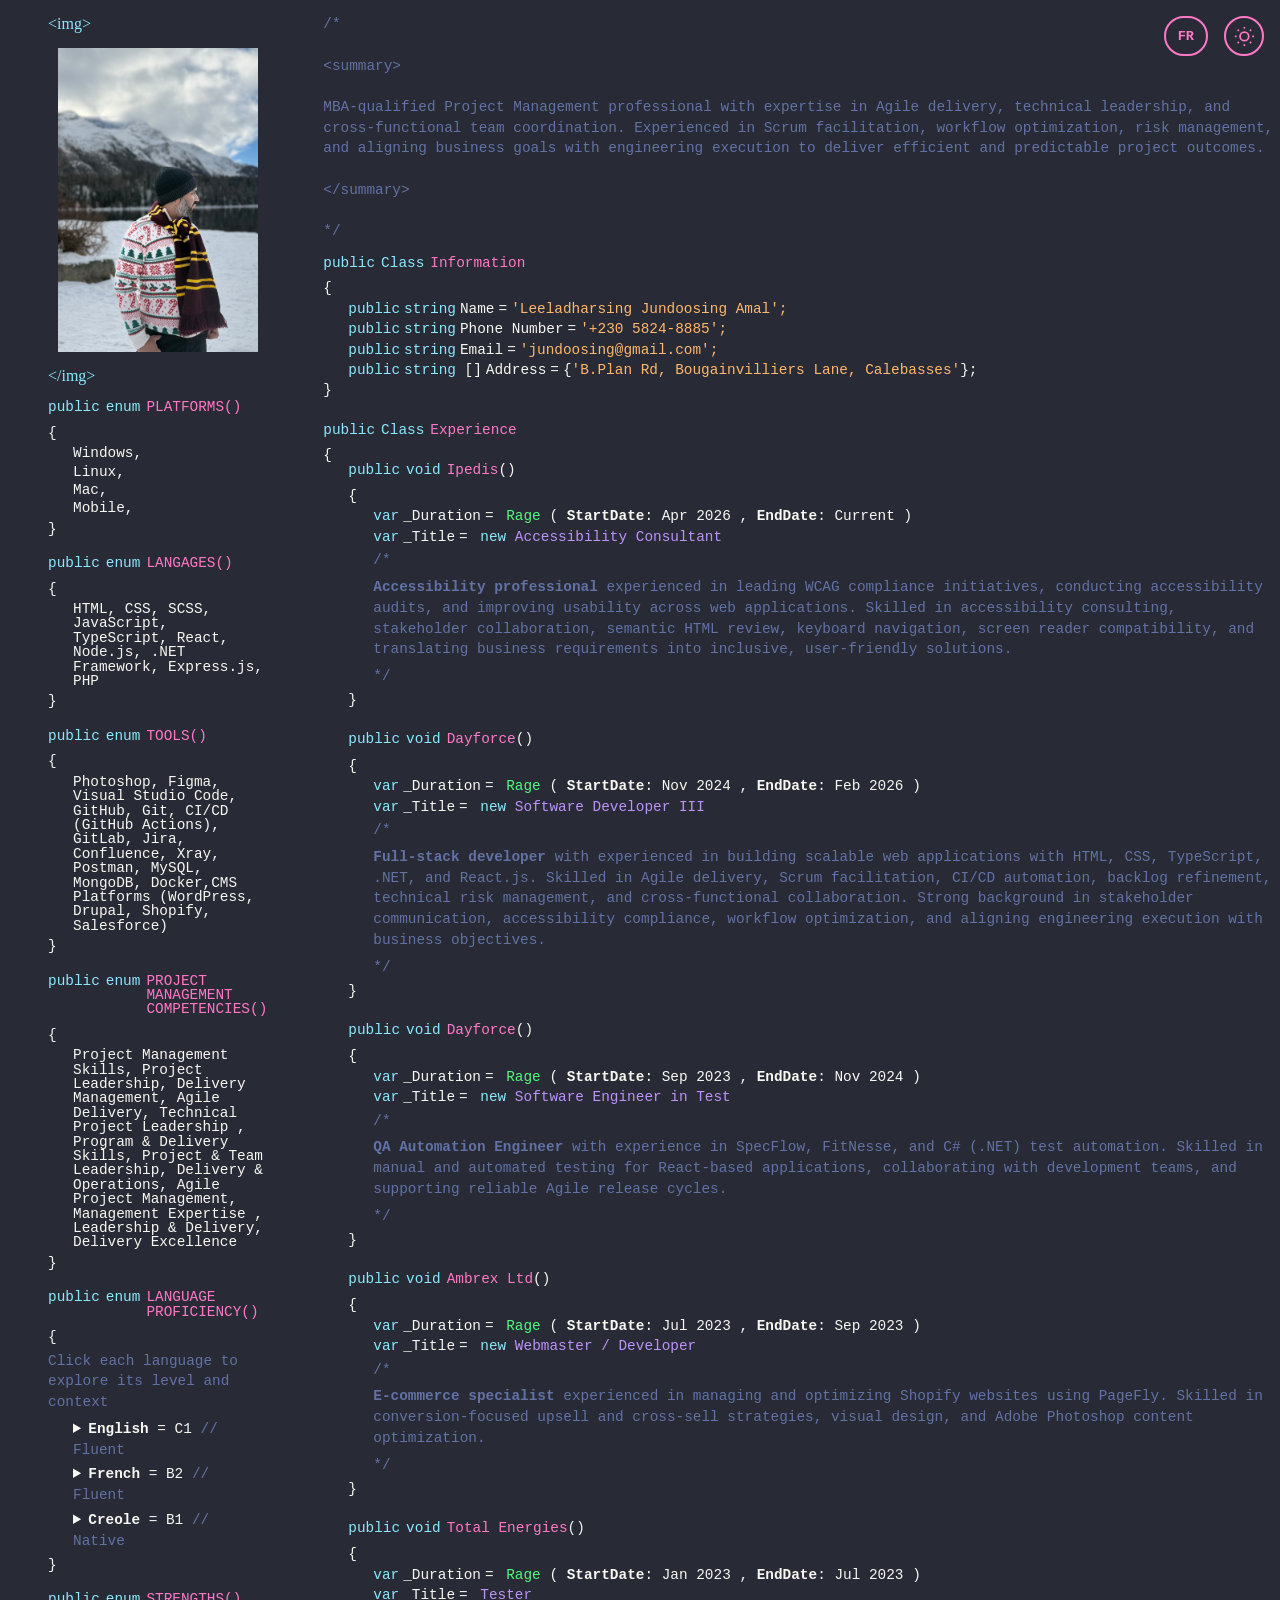
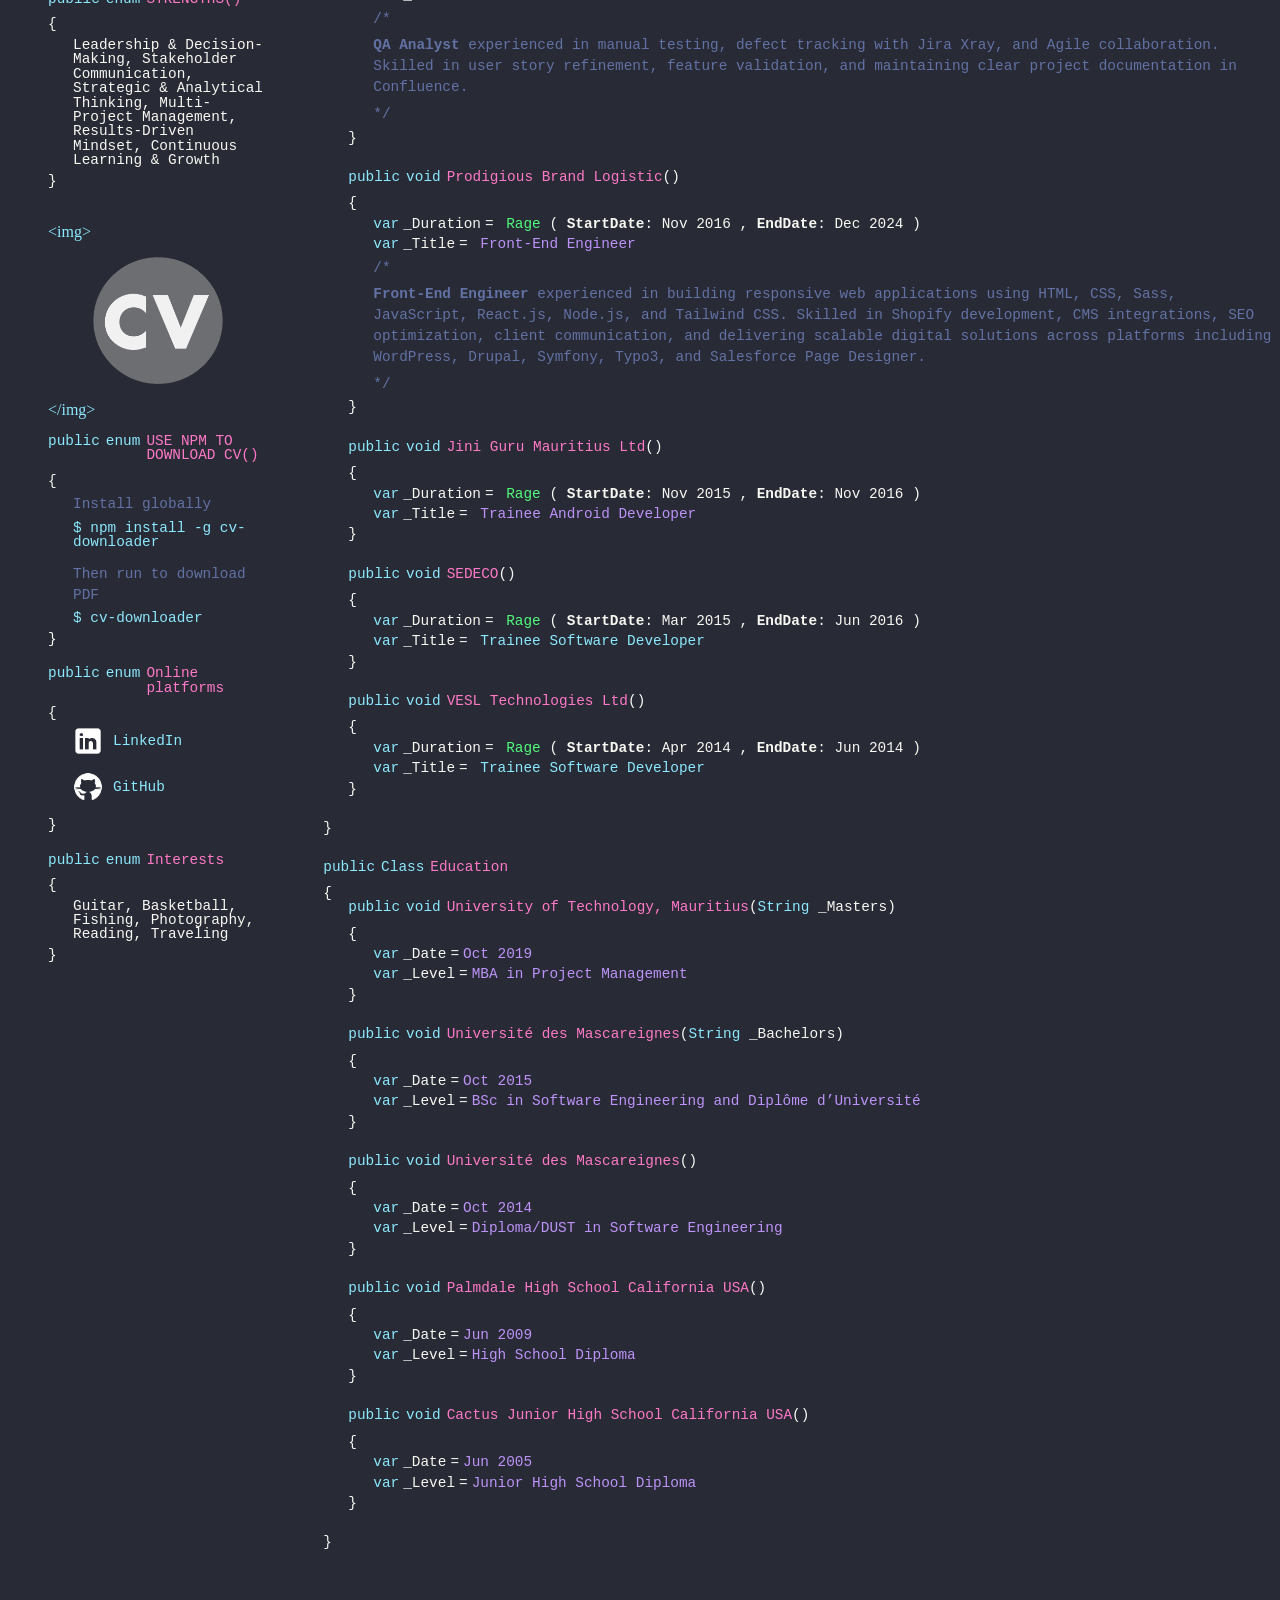
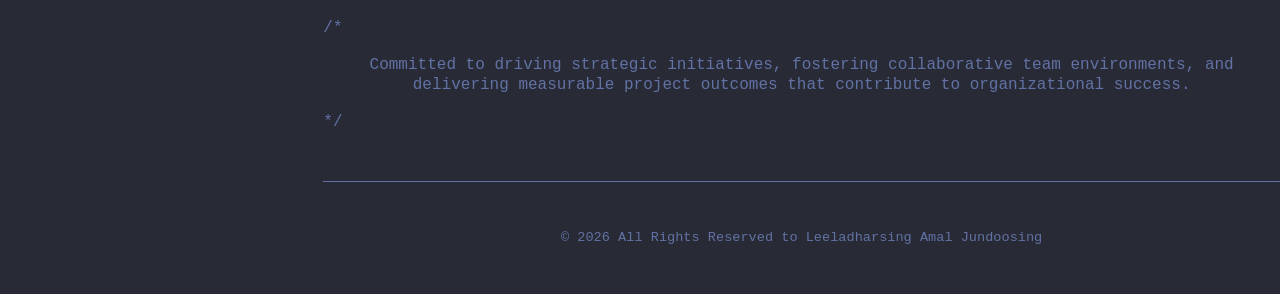
==== commit efa8d60c: "Update add fr and eng lang" ====
--- a/index.html
+++ b/index.html
@@ -38,29 +38,35 @@
 
 <body>
   <!-- Mobile Menu Toggle Button -->
-  <button class="mobile-menu-toggle" id="mobileMenuToggle" aria-label="Toggle menu">
+  <button class="mobile-menu-toggle" id="mobileMenuToggle" aria-label="Toggle menu" data-i18n-aria="menuLabel">
     <span></span>
     <span></span>
     <span></span>
   </button>
 
   <!-- Dark/Light Mode Toggle Button -->
-  <button class="theme-toggle" id="themeToggle" aria-label="Toggle dark/light mode">
-    <svg class="sun-icon" viewBox="0 0 24 24" fill="none" stroke="currentColor" stroke-width="2">
-      <circle cx="12" cy="12" r="5"></circle>
-      <line x1="12" y1="1" x2="12" y2="3"></line>
-      <line x1="12" y1="21" x2="12" y2="23"></line>
-      <line x1="4.22" y1="4.22" x2="5.64" y2="5.64"></line>
-      <line x1="18.36" y1="18.36" x2="19.78" y2="19.78"></line>
-      <line x1="1" y1="12" x2="3" y2="12"></line>
-      <line x1="21" y1="12" x2="23" y2="12"></line>
-      <line x1="4.22" y1="19.78" x2="5.64" y2="18.36"></line>
-      <line x1="18.36" y1="5.64" x2="19.78" y2="4.22"></line>
-    </svg>
-    <svg class="moon-icon" viewBox="0 0 24 24" fill="none" stroke="currentColor" stroke-width="2">
-      <path d="M21 12.79A9 9 0 1 1 11.21 3 7 7 0 0 0 21 12.79z"></path>
-    </svg>
-  </button>
+  <div class="btn-wrapper">
+    <button class="lang-toggle" id="langToggle" type="button" aria-label="Switch to French"
+      title="Switch to French">FR</button>
+
+    <button class="theme-toggle" id="themeToggle" aria-label="Toggle dark/light mode" data-i18n-aria="themeLabel">
+      <svg class="sun-icon" viewBox="0 0 24 24" fill="none" stroke="currentColor" stroke-width="2">
+        <circle cx="12" cy="12" r="5"></circle>
+        <line x1="12" y1="1" x2="12" y2="3"></line>
+        <line x1="12" y1="21" x2="12" y2="23"></line>
+        <line x1="4.22" y1="4.22" x2="5.64" y2="5.64"></line>
+        <line x1="18.36" y1="18.36" x2="19.78" y2="19.78"></line>
+        <line x1="1" y1="12" x2="3" y2="12"></line>
+        <line x1="21" y1="12" x2="23" y2="12"></line>
+        <line x1="4.22" y1="19.78" x2="5.64" y2="18.36"></line>
+        <line x1="18.36" y1="5.64" x2="19.78" y2="4.22"></line>
+      </svg>
+      <svg class="moon-icon" viewBox="0 0 24 24" fill="none" stroke="currentColor" stroke-width="2">
+        <path d="M21 12.79A9 9 0 1 1 11.21 3 7 7 0 0 0 21 12.79z"></path>
+      </svg>
+    </button>
+  </div>
+
 
   <main class="main-container" id="main-container">
     <!-- Right Column: Skills, Tools & Personal Info -->
@@ -79,7 +85,7 @@
           <div class="headFunction">
             <p class="tag-color cyan">public</p>
             <p class="tag-color cyan">enum</p>
-            <p class="tag-color pink">PLATFORMES()</p>
+            <p class="tag-color pink" data-i18n="platformsLabel">PLATFORMES()</p>
           </div>
           <div class="bodyFunction">
             <p>{</p>
@@ -98,7 +104,7 @@
           <div class="headFunction">
             <p class="tag-color cyan">public</p>
             <p class="tag-color cyan">enum</p>
-            <p class="tag-color pink">LANGAGES()</p>
+            <p class="tag-color pink" data-i18n="languagesLabel">LANGAGES()</p>
           </div>
           <div class="bodyFunction">
             <p>{</p>
@@ -115,7 +121,7 @@
           <div class="headFunction">
             <p class="tag-color cyan">public</p>
             <p class="tag-color cyan">enum</p>
-            <p class="tag-color pink">TOOLS()</p>
+            <p class="tag-color pink" data-i18n="toolsLabel">TOOLS()</p>
           </div>
           <div class="bodyFunction">
             <p>{</p>
@@ -134,7 +140,7 @@
           <div class="headFunction">
             <p class="tag-color cyan">public</p>
             <p class="tag-color cyan">enum</p>
-            <p class="tag-color pink">PROJECT MANAGEMENT COMPETENCIES()</p>
+            <p class="tag-color pink" data-i18n="projectManagementLabel">PROJECT MANAGEMENT COMPETENCIES()</p>
           </div>
           <div class="bodyFunction">
             <p>{</p>
@@ -154,28 +160,35 @@
           <div class="headFunction">
             <p class="tag-color cyan">public</p>
             <p class="tag-color cyan">enum</p>
-            <p class="tag-color pink">LANGUAGE PROFICIENCY()</p>
+            <p class="tag-color pink" data-i18n="languageProficiencyLabel">LANGUAGE PROFICIENCY()</p>
           </div>
           <div class="bodyFunction">
             <p>{</p>
-            <p class="tag-color comment">// Click each language to explore its level and context</p>
+            <p class="tag-color comment" data-i18n="languageGuideLabel">// Click each language to explore its level and
+              context</p>
             <ul>
               <li class="tag-color white">
-                <details class="view-details">
-                  <summary><strong>English</strong> = C1 <span class="tag-color comment">// Fluent</span></summary>
-                  <p class="tag-color white">Business communication, presentations, documentation, and collaboration in international environments.</p>
+                <details class="view-detail">
+                  <summary><strong data-i18n="englishLabel">English</strong> = C1 <span class="tag-color comment"
+                      data-i18n="fluentLabel">// Fluent</span></summary>
+                  <p class="tag-color white" data-i18n="englishDescription">Business communication, presentations,
+                    documentation, and collaboration in international environments.</p>
                 </details>
               </li>
               <li class="tag-color white">
-                <details class="view-details">
-                  <summary><strong>French</strong> = B2 <span class="tag-color comment">// Fluent</span></summary>
-                  <p class="tag-color white">Professional working proficiency for meetings, stakeholder interaction, and day-to-day communication.</p>
+                <details class="view-detail">
+                  <summary><strong data-i18n="frenchLabel">French</strong> = B2 <span class="tag-color comment"
+                      data-i18n="fluentLabel">// Fluent</span></summary>
+                  <p class="tag-color white" data-i18n="frenchDescription">Professional working proficiency for
+                    meetings, stakeholder interaction, and day-to-day communication.</p>
                 </details>
               </li>
               <li class="tag-color white">
-                <details class="view-details">
-                  <summary><strong>Creole</strong> = B1 <span class="tag-color comment">// Native</span></summary>
-                  <p class="tag-color white">Strong cultural and conversational fluency for community, personal, and informal professional settings.</p>
+                <details class="view-detail">
+                  <summary><strong data-i18n="creoleLabel">Creole</strong> = B1 <span class="tag-color comment"
+                      data-i18n="nativeLabel">// Native</span></summary>
+                  <p class="tag-color white" data-i18n="creoleDescription">Strong cultural and conversational fluency
+                    for community, personal, and informal professional settings.</p>
                 </details>
               </li>
             </ul>
@@ -188,11 +201,11 @@
           <div class="headFunction">
             <p class="tag-color cyan">public</p>
             <p class="tag-color cyan">enum</p>
-            <p class="tag-color pink">STRENGTHS()</p>
+            <p class="tag-color pink" data-i18n="strengthsLabel">STRENGTHS()</p>
           </div>
           <div class="bodyFunction">
             <p>{</p>
-            <p class="mainbody-wrapper tag-color white">
+            <p class="mainbody-wrapper tag-color white" data-i18n="strengthText">
               Leadership & Decision-Making, Stakeholder Communication, Strategic & Analytical Thinking, Multi-Project
               Management, Results-Driven Mindset, Continuous Learning & Growth
             </p>
@@ -200,40 +213,41 @@
           </div>
         </div>
 
-        
+
 
         <!-- my cv -->
         <div class="cv-wrapper">
           <p class="tag-color cyan">&lt;img&gt;</p>
-          <a href="./documents/Leeladharsing_Amal_Jundoosing_CV.pdf" target="_blank" alt="Download my cv size 174KB open in new window">
+          <a href="./documents/Leeladharsing_Amal_Jundoosing_CV.pdf" target="_blank"
+            alt="Download my cv size 174KB open in new window">
             <img src="./img/cv.png" aria-hidden="true" class="placeholder-image" />
           </a>
           <p class="tag-color cyan">&lt;/img&gt;</p>
         </div>
 
 
-      <!-- Custom npm package -->
+        <!-- Custom npm package -->
         <div class="func-wrapper">
           <div class="headFunction">
             <p class="tag-color cyan">public</p>
             <p class="tag-color cyan">enum</p>
-            <p class="tag-color pink">USE NPM TO DOWNLOAD CV()</p>
+            <p class="tag-color pink" data-i18n="npmLabel">USE NPM TO DOWNLOAD CV()</p>
           </div>
           <div class="bodyFunction">
             <p>{</p>
             <div class="mainbody-wrapper tag-color white">
               <p class="tag-color white">
-                <span class="tag-color comment">// Install globally</span>
+                <span class="tag-color comment" data-i18n="installGlobalLabel">// Install globally</span>
               </p>
               <p>
-                <span class="tag-color cyan">$</span> 
+                <span class="tag-color cyan">$</span>
                 <span class="tag-color cyan">npm install -g cv-downloader</span>
               </p>
               <p class="tag-color white" style="margin-top: 8px;">
-                <span class="tag-color comment">// Then run to download PDF</span>
+                <span class="tag-color comment" data-i18n="runDownloadLabel">// Then run to download PDF</span>
               </p>
               <p>
-                <span class="tag-color cyan">$</span> 
+                <span class="tag-color cyan">$</span>
                 <span class="tag-color cyan">cv-downloader</span>
               </p>
             </div>
@@ -246,20 +260,23 @@
           <div class="headFunction">
             <p class="tag-color cyan">public</p>
             <p class="tag-color cyan">enum</p>
-            <p class="tag-color pink">Online platforms()</p>
+            <p class="tag-color pink" data-i18n="onlinePlatformsLabel">Online platforms()</p>
           </div>
           <div class="bodyFunction">
             <p>{</p>
             <div class="social-img-wrapper">
               <div class="mainbody-wrapper">
-                <a href="https://www.linkedin.com/in/amal-jundoosing-3167b8a4?utm_source=share_via&utm_content=profile&utm_medium=member_ios" target="_blank" alt="LinkedIn profile open in new window">
-                <img src="./img/icon-linkedin.png" aria-hidden="true" class="social-img" alt="Linkedin Logo" /> <p class="tag-color cyan">LinkedIn</p>
-              </a>
-              <a href="https://github.com/amaljundoosing" target="_blank" alt="GitHub profile open in new window">
-                <img src="./img/icon-github.png" aria-hidden="true" class="social-img" alt="GitHub Logo" /> <p class="tag-color cyan">GitHub</p>
-              </a>
-              </div>
-              
+                <a href="https://www.linkedin.com/in/amal-jundoosing-3167b8a4?utm_source=share_via&utm_content=profile&utm_medium=member_ios"
+                  target="_blank" alt="LinkedIn profile open in new window">
+                  <img src="./img/icon-linkedin.png" aria-hidden="true" class="social-img" alt="Linkedin Logo" />
+                  <p class="tag-color cyan">LinkedIn</p>
+                </a>
+                <a href="https://github.com/amaljundoosing" target="_blank" alt="GitHub profile open in new window">
+                  <img src="./img/icon-github.png" aria-hidden="true" class="social-img" alt="GitHub Logo" />
+                  <p class="tag-color cyan">GitHub</p>
+                </a>
+              </div>
+
             </div>
             <p>}</p>
           </div>
@@ -269,7 +286,7 @@
           <div class="headFunction">
             <p class="tag-color cyan">public</p>
             <p class="tag-color cyan">enum</p>
-            <p class="tag-color pink">INTERESTS()</p>
+            <p class="tag-color pink" data-i18n="interestsLabel">INTERESTS()</p>
           </div>
           <div class="bodyFunction">
             <p>{</p>
@@ -286,7 +303,7 @@
       <div class="top-header-section">
         <p class="tag-color comment">/*</p>
         <span class="tag-color comment"> &lt;summary&gt;</span>
-        <p class="tag-color comment">
+        <p class="tag-color comment" data-i18n="summary">
           MBA-qualified Project Management professional with expertise in
           Agile delivery, technical leadership, and cross-functional team
           coordination. Experienced in Scrum facilitation, workflow
@@ -303,14 +320,14 @@
           <div class="headFunction">
             <p class="tag-color cyan">public</p>
             <p class="tag-color cyan">Class</p>
-            <p class="tag-color pink">Information()</p>
+            <p class="tag-color pink" data-i18n="infoLabel">Information()</p>
           </div>
           <div class="bodyFunction">
             <p>{</p>
             <div class="variable-wrapper">
               <p class="tag-color cyan">public</p>
               <p class="tag-color cyan">string</p>
-              <p class="tag-color white">Name</p>
+              <p class="tag-color white" data-i18n="contactName">Name</p>
               <p class="tag-color white">=</p>
               <p class="tag-color orange">'Leeladharsing Jundoosing Amal';</p>
             </div>
@@ -318,7 +335,7 @@
             <div class="variable-wrapper">
               <p class="tag-color cyan">public</p>
               <p class="tag-color cyan">string</p>
-              <p class="tag-color white">Phone Number</p>
+              <p class="tag-color white" data-i18n="contactPhone">Phone Number</p>
               <p class="tag-color white">=</p>
               <p class="tag-color orange">'+230 5824-8885';</p>
             </div>
@@ -326,7 +343,7 @@
             <div class="variable-wrapper">
               <p class="tag-color cyan">public</p>
               <p class="tag-color cyan">string</p>
-              <p class="tag-color white">Email</p>
+              <p class="tag-color white" data-i18n="contactEmail">Email</p>
               <p class="tag-color white">=</p>
               <p class="tag-color orange">'jundoosing@gmail.com';</p>
             </div>
@@ -336,7 +353,7 @@
               <p class="tag-color cyan">
                 string <span class="tag-color white">[]</span>
               </p>
-              <p class="tag-color white">Address</p>
+              <p class="tag-color white" data-i18n="contactAddress">Address</p>
               <p class="tag-color white">=</p>
               <p class="tag-color orange">
                 <span class="tag-color white">{</span>'B.Plan Rd,
@@ -352,7 +369,7 @@
           <div class="headFunction">
             <p class="tag-color cyan">public</p>
             <p class="tag-color cyan">Class</p>
-            <p class="tag-color pink">Experience()</p>
+            <p class="tag-color pink" data-i18n="experienceLabel">Experience()</p>
           </div>
           <p>{</p>
           <div class="bodyFunction padding-bottom-25">
@@ -380,8 +397,8 @@
                 <p class="tag-color white">_Title</p>
                 <p class="tag-color white">=</p>
                 <p class="tag-color purple">
-                  <span class="tag-color cyan"> &nbsp;new </span>Accessibility
-                  Consultant
+                  <span class="tag-color cyan"> &nbsp;new </span><span data-i18n="jobIpedisTitle">Accessibility
+                    Consultant</span>
                 </p>
               </div>
               <div class="mainbody-wrapper">
@@ -429,7 +446,8 @@
                 <p class="tag-color white">_Title</p>
                 <p class="tag-color white">=</p>
                 <p class="tag-color purple">
-                  <span class="tag-color cyan"> &nbsp;new </span>Software Developer III
+                  <span class="tag-color cyan"> &nbsp;new </span><span data-i18n="jobDayforceTitle">Software Developer
+                    III</span>
                 </p>
               </div>
 
@@ -478,7 +496,8 @@
                 <p class="tag-color white">_Title</p>
                 <p class="tag-color white">=</p>
                 <p class="tag-color purple">
-                  <span class="tag-color cyan"> &nbsp;new Software Engineer in Test</span>
+                  <span class="tag-color cyan"> &nbsp;new </span><span data-i18n="jobDayforceTestTitle">Software
+                    Engineer in Test</span>
                 </p>
               </div>
 
@@ -526,7 +545,8 @@
                 <p class="tag-color white">_Title</p>
                 <p class="tag-color white">=</p>
                 <p class="tag-color purple">
-                  <span class="tag-color cyan"> &nbsp;new Webmaster / Developer</span>
+                  <span class="tag-color cyan"> &nbsp;new </span><span data-i18n="jobAmbrexTitle">Webmaster /
+                    Developer</span>
                 </p>
               </div>
 
@@ -573,7 +593,7 @@
                 <p class="tag-color white">_Title</p>
                 <p class="tag-color white">=</p>
                 <p class="tag-color purple">
-                  <span class="tag-color cyan"> &nbsp;Tester</span>
+                  <span class="tag-color cyan"> &nbsp;</span><span data-i18n="jobTesterTitle">Tester</span>
                 </p>
               </div>
 
@@ -619,7 +639,8 @@
                 <p class="tag-color white">_Title</p>
                 <p class="tag-color white">=</p>
                 <p class="tag-color purple">
-                  <span class="tag-color cyan"> &nbsp;Front-End Engineer</span>
+                  <span class="tag-color cyan"> &nbsp;</span><span data-i18n="jobProdigiousTitle">Front-End
+                    Engineer</span>
                 </p>
               </div>
 
@@ -666,7 +687,8 @@
                 <p class="tag-color white">_Title</p>
                 <p class="tag-color white">=</p>
                 <p class="tag-color purple">
-                  <span class="tag-color cyan"> &nbsp;Trainee Android Developer</span>
+                  <span class="tag-color cyan"> &nbsp;</span><span data-i18n="jobJiniTitle">Trainee Android
+                    Developer</span>
                 </p>
               </div>
               <p>}</p>
@@ -750,7 +772,7 @@
           <div class="headFunction">
             <p class="tag-color cyan">public</p>
             <p class="tag-color cyan">Class</p>
-            <p class="tag-color pink">Education()</p>
+            <p class="tag-color pink" data-i18n="educationLabel">Education()</p>
           </div>
           <p>{</p>
           <!-- UTM -->
@@ -902,7 +924,7 @@
       <!-- Professional Mission & Commitment Statement -->
       <div class="mission-statement-section">
         <p class="tag-color comment">/*</p>
-        <p class="tag-color comment txt">
+        <p class="tag-color comment txt" data-i18n="mission">
           Committed to driving strategic initiatives, fostering collaborative team environments, and
           delivering measurable project outcomes that contribute to organizational success.
         </p>
@@ -911,7 +933,8 @@
 
       <!-- Copyright & All Rights Reserved -->
       <div class="copyright-section">
-        <p class="tag-color comment ">© 2026 All Rights Reserved to Leeladharsing Amal Jundoosing</p>
+        <p class="tag-color comment" data-i18n="copyright">© 2026 All Rights Reserved to Leeladharsing Amal Jundoosing
+        </p>
       </div>
     </div>
   </main>
--- a/css/style.min.css
+++ b/css/style.min.css
@@ -1 +1 @@
-html,body,div,span,h1,h2,ul,li{margin:0;padding:0;border:0;font-size:100%;font:inherit;vertical-align:baseline;box-sizing:border-box}*,*::before,*::after{box-sizing:border-box}article,aside,section{display:block}body{line-height:1}html{margin:0;padding:0;width:100%;overflow-x:hidden}body{background-color:#282a36;color:#f8f8f2;overflow-x:hidden;transition:background-color .3s ease,color .3s ease}body.light-mode{background-color:#fff;color:#1a1a1a}body ::-moz-selection{background-color:#44475a;color:#f8f8f2}body ::selection{background-color:#44475a;color:#f8f8f2}body.light-mode ::-moz-selection{background-color:#f0f0f0;color:#1a1a1a}body.light-mode ::selection{background-color:#f0f0f0;color:#1a1a1a}body .main-container{display:flex;flex-direction:row}body .main-container .right-wrapper{position:relative;width:100%;flex:0;padding-left:3rem;box-sizing:border-box}body .main-container .right-wrapper .img-wrapper{position:relative;width:100%}body .main-container .right-wrapper .img-wrapper .placeholder-image{width:200px;display:block;margin:0 auto}body .main-container .right-wrapper .cv-wrapper{position:relative;width:100%}body .main-container .right-wrapper .cv-wrapper .placeholder-image{width:130px;display:block;margin:0 auto}body .main-container .right-wrapper .social-img-wrapper{position:relative;width:100%;display:flex;flex-direction:column}body .main-container .right-wrapper .social-img-wrapper a{display:flex;gap:10px;margin-bottom:10px;align-items:center;text-decoration:none;transition:transform .3s ease}body .main-container .right-wrapper .social-img-wrapper a .social-img{width:30px;height:30px;cursor:pointer}body .main-container .right-wrapper .social-img-wrapper a:hover{transform:scale(1.2)}body .main-container .left-wrapper{position:relative;width:100%;flex:1;padding-left:3.5rem;box-sizing:border-box}body .main-container .left-wrapper .top-header-section{position:relative;display:flex;flex-direction:column;width:100%;gap:6px;font-family:"Courier New",Courier,monospace;font-size:.9rem}body .func-wrapper{position:relative;width:100%;padding-bottom:20px;font-family:"Courier New",Courier,monospace;font-size:.9rem;box-sizing:border-box}body .func-wrapper p{margin:0}body .func-wrapper .headFunction{position:relative;display:flex;flex-direction:row;width:100%;gap:6px;padding-bottom:6px}body .func-wrapper .headFunction p{margin-bottom:5px}body .func-wrapper .bodyFunction{position:relative;display:flex;width:100%;flex-direction:column;gap:6px}body .func-wrapper .bodyFunction p{margin:0}body .func-wrapper .bodyFunction ul{display:flex;flex-direction:column;gap:4px;font-family:"Courier New",Courier,monospace;font-size:.9rem;list-style:none;padding-left:25px}body .func-wrapper .bodyFunction ul li{display:flex;flex-direction:column;gap:4px}body .func-wrapper .bodyFunction ul li .view-details{cursor:pointer}body .func-wrapper .bodyFunction .mainbody-wrapper{display:flex;flex-direction:column;gap:6px;padding-left:25px}body .func-wrapper .bodyFunction .variable-wrapper{display:flex;flex-direction:row;gap:4px;padding-left:25px}body .func-wrapper .inside-boday-wrapper{display:flex;flex-direction:column;gap:6px;padding-left:25px}body .mission-statement-section{font-family:"Courier New",Courier,monospace;margin-top:3rem}body .mission-statement-section .txt{text-align:center}body .padding-bottom-25{padding-bottom:25px}body .comment{line-height:1.3rem}body .tag-color.cyan{color:#8be9fd}body .tag-color.green{color:#50fa7b}body .tag-color.orange{color:#ffb86c}body .tag-color.pink{color:#ff79c6}body .tag-color.purple{color:#bd93f9}body .tag-color.red{color:#f55}body .tag-color.white{color:#f8f8f2}body .tag-color.comment{color:#6272a4}body.light-mode .tag-color.cyan{color:#0891b2}body.light-mode .tag-color.green{color:#059669}body.light-mode .tag-color.orange{color:#d97706}body.light-mode .tag-color.pink{color:#db2777}body.light-mode .tag-color.purple{color:#7c3aed}body.light-mode .tag-color.red{color:#dc2626}body.light-mode .tag-color.white{color:#1a1a1a}body.light-mode .tag-color.comment{color:#555}.mobile-menu-toggle{display:none;position:fixed;top:1rem;left:1rem;z-index:1001;background:none;border:none;cursor:pointer;width:2rem;height:2rem;flex-direction:column;justify-content:space-around;padding:0}.mobile-menu-toggle span{display:block;width:100%;height:3px;background-color:#ff79c6;border-radius:2px;transition:all .3s ease}.mobile-menu-toggle.active span:nth-child(1){transform:rotate(45deg) translate(10px, 10px)}.mobile-menu-toggle.active span:nth-child(2){opacity:0}.mobile-menu-toggle.active span:nth-child(3){transform:rotate(-45deg) translate(7px, -7px)}body.light-mode .mobile-menu-toggle span{background-color:#db2777}.theme-toggle{display:flex;position:fixed;top:1rem;right:1rem;z-index:1001;background:none;border:2px solid #ff79c6;border-radius:50%;cursor:pointer;width:2.5rem;height:2.5rem;align-items:center;justify-content:center;padding:0;transition:all .3s ease}.theme-toggle:hover{transform:scale(1.1);box-shadow:0 0 10px #ff79c6}.theme-toggle svg{width:1.3rem;height:1.3rem;color:#ff79c6;transition:transform .3s ease,opacity .3s ease}.theme-toggle .sun-icon{position:absolute;opacity:1;transform:rotate(0deg)}.theme-toggle .moon-icon{position:absolute;opacity:0;transform:rotate(-180deg)}.theme-toggle.dark-mode .sun-icon{opacity:1;transform:rotate(0deg)}.theme-toggle.dark-mode .moon-icon{opacity:0;transform:rotate(-180deg)}.theme-toggle.light-mode .sun-icon{opacity:0;transform:rotate(180deg)}.theme-toggle.light-mode .moon-icon{opacity:1;transform:rotate(0deg)}body.light-mode .theme-toggle{border-color:#db2777}body.light-mode .theme-toggle:hover{box-shadow:0 0 10px #db2777}body.light-mode .theme-toggle svg{color:#db2777}@media(max-width: 768px){.mobile-menu-toggle{display:flex}.theme-toggle{top:1rem;right:1rem}body .main-container{flex-direction:column;position:relative}body .main-container .right-wrapper{position:fixed;top:0;left:0;bottom:0;width:80%;max-width:400px;background-color:#282a36;z-index:1000;padding-left:1.5rem;padding-top:4rem;overflow-y:auto;overflow-x:hidden;transform:translateX(-100%);transition:transform .3s ease;box-sizing:border-box}body .main-container .right-wrapper.active{transform:translateX(0)}body .main-container .left-wrapper{width:100%;padding-left:1rem;padding-right:1rem;padding-top:1rem;box-sizing:border-box;overflow-x:hidden}body .main-container::before{content:"";position:fixed;top:0;left:0;right:0;bottom:0;background-color:rgba(0,0,0,.5);z-index:999;opacity:0;pointer-events:none;transition:opacity .3s ease}body .main-container.menu-open::before{opacity:1;pointer-events:auto}body.light-mode .main-container .right-wrapper{background-color:#fff}body.light-mode .main-container::before{background-color:rgba(0,0,0,.3)}body.menu-open{overflow:hidden}body{overflow-x:hidden;overflow-y:auto}}.copyright-section{padding:2rem 1.5rem;text-align:center;border-top:1px solid #6272a4;margin-top:3rem;font-family:"Courier New",Courier,monospace;font-size:.85rem;box-sizing:border-box;width:100%}body.light-mode .copyright-section{border-top:1px solid #ccc}+html,body,div,span,h1,h2,ul,li{margin:0;padding:0;border:0;font-size:100%;font:inherit;vertical-align:baseline;box-sizing:border-box}*,*::before,*::after{box-sizing:border-box}article,aside,section{display:block}body{line-height:1}html{margin:0;padding:0;width:100%;overflow-x:hidden}body{background-color:#282a36;color:#f8f8f2;overflow-x:hidden;transition:background-color .3s ease,color .3s ease}body.light-mode{background-color:#fff;color:#1a1a1a}body ::-moz-selection{background-color:#44475a;color:#f8f8f2}body ::selection{background-color:#44475a;color:#f8f8f2}body.light-mode ::-moz-selection{background-color:#f0f0f0;color:#1a1a1a}body.light-mode ::selection{background-color:#f0f0f0;color:#1a1a1a}body .main-container{display:flex;flex-direction:row}body .main-container .right-wrapper{position:relative;width:100%;flex:0;padding-left:3rem;box-sizing:border-box}body .main-container .right-wrapper .img-wrapper{position:relative;width:100%}body .main-container .right-wrapper .img-wrapper .placeholder-image{width:200px;display:block;margin:0 auto}body .main-container .right-wrapper .cv-wrapper{position:relative;width:100%}body .main-container .right-wrapper .cv-wrapper .placeholder-image{width:130px;display:block;margin:0 auto}body .main-container .right-wrapper .social-img-wrapper{position:relative;width:100%;display:flex;flex-direction:column}body .main-container .right-wrapper .social-img-wrapper a{display:flex;gap:10px;margin-bottom:10px;align-items:center;text-decoration:none;transition:transform .3s ease}body .main-container .right-wrapper .social-img-wrapper a .social-img{width:30px;height:30px;cursor:pointer}body .main-container .right-wrapper .social-img-wrapper a .dark-mode{filter:brightness(0) invert(1)}body .main-container .right-wrapper .social-img-wrapper a:hover{transform:scale(1.2)}body .main-container .left-wrapper{position:relative;width:100%;flex:1;padding-left:3.5rem;box-sizing:border-box}body .main-container .left-wrapper .top-header-section{position:relative;display:flex;flex-direction:column;width:100%;gap:6px;font-family:"Courier New",Courier,monospace;font-size:.9rem}body .func-wrapper{position:relative;width:100%;padding-bottom:20px;font-family:"Courier New",Courier,monospace;font-size:.9rem;box-sizing:border-box}body .func-wrapper p{margin:0}body .func-wrapper .headFunction{position:relative;display:flex;flex-direction:row;width:100%;gap:6px;padding-bottom:6px}body .func-wrapper .headFunction p{margin-bottom:5px}body .func-wrapper .bodyFunction{position:relative;display:flex;width:100%;flex-direction:column;gap:6px}body .func-wrapper .bodyFunction p{margin:0}body .func-wrapper .bodyFunction ul{display:flex;flex-direction:column;gap:4px;font-family:"Courier New",Courier,monospace;font-size:.9rem;list-style:none;padding-left:25px}body .func-wrapper .bodyFunction ul li{display:flex;flex-direction:column;gap:4px}body .func-wrapper .bodyFunction ul li .view-detail{cursor:pointer}body .func-wrapper .bodyFunction .mainbody-wrapper{display:flex;flex-direction:column;gap:6px;padding-left:25px}body .func-wrapper .bodyFunction .variable-wrapper{display:flex;flex-direction:row;gap:4px;padding-left:25px}body .func-wrapper .inside-boday-wrapper{display:flex;flex-direction:column;gap:6px;padding-left:25px}body .mission-statement-section{font-family:"Courier New",Courier,monospace;margin-top:3rem}body .mission-statement-section .txt{text-align:center}body .padding-bottom-25{padding-bottom:25px}body .comment{line-height:1.3rem}body .tag-color.cyan{color:#8be9fd}body .tag-color.green{color:#50fa7b}body .tag-color.orange{color:#ffb86c}body .tag-color.pink{color:#ff79c6}body .tag-color.purple{color:#bd93f9}body .tag-color.red{color:#f55}body .tag-color.white{color:#f8f8f2}body .tag-color.comment{color:#6272a4}body.light-mode .tag-color.cyan{color:#0891b2}body.light-mode .tag-color.green{color:#059669}body.light-mode .tag-color.orange{color:#d97706}body.light-mode .tag-color.pink{color:#db2777}body.light-mode .tag-color.purple{color:#7c3aed}body.light-mode .tag-color.red{color:#dc2626}body.light-mode .tag-color.white{color:#1a1a1a}body.light-mode .tag-color.comment{color:#555}.mobile-menu-toggle{display:none;position:fixed;top:1rem;left:1rem;z-index:1001;background:none;border:none;cursor:pointer;width:2rem;height:2rem;flex-direction:column;justify-content:space-around;padding:0}.mobile-menu-toggle span{display:block;width:100%;height:3px;background-color:#ff79c6;border-radius:2px;transition:all .3s ease}.mobile-menu-toggle.active span:nth-child(1){transform:rotate(45deg) translate(10px, 10px)}.mobile-menu-toggle.active span:nth-child(2){opacity:0}.mobile-menu-toggle.active span:nth-child(3){transform:rotate(-45deg) translate(7px, -7px)}body.light-mode .mobile-menu-toggle span{background-color:#db2777}.btn-wrapper{position:fixed;top:1rem;right:1rem;z-index:999;display:flex;flex-direction:row;gap:1rem}.lang-toggle{display:flex;position:relative;top:auto;right:auto;z-index:auto;background:none;border:2px solid #ff79c6;border-radius:999px;cursor:pointer;padding:.4rem .75rem;align-items:center;justify-content:center;color:#ff79c6;font-family:"Courier New",Courier,monospace;font-size:.85rem;font-weight:600;transition:all .3s ease}.lang-toggle:hover{transform:scale(1.05);box-shadow:0 0 10px #ff79c6}.theme-toggle{display:flex;position:relative;top:auto;right:auto;z-index:auto;background:none;border:2px solid #ff79c6;border-radius:50%;cursor:pointer;width:2.5rem;height:2.5rem;align-items:center;justify-content:center;padding:0;transition:all .3s ease}.theme-toggle:hover{transform:scale(1.1);box-shadow:0 0 10px #ff79c6}.theme-toggle svg{width:1.3rem;height:1.3rem;color:#ff79c6;transition:transform .3s ease,opacity .3s ease}.theme-toggle .sun-icon{position:absolute;opacity:1;transform:rotate(0deg)}.theme-toggle .moon-icon{position:absolute;opacity:0;transform:rotate(-180deg)}.theme-toggle.dark-mode .sun-icon{opacity:1;transform:rotate(0deg)}.theme-toggle.dark-mode .moon-icon{opacity:0;transform:rotate(-180deg)}.theme-toggle.light-mode .sun-icon{opacity:0;transform:rotate(180deg)}.theme-toggle.light-mode .moon-icon{opacity:1;transform:rotate(0deg)}body.light-mode .lang-toggle{border-color:#db2777;color:#db2777}body.light-mode .lang-toggle:hover{box-shadow:0 0 10px #db2777}body.light-mode .theme-toggle{border-color:#db2777}body.light-mode .theme-toggle:hover{box-shadow:0 0 10px #db2777}body.light-mode .theme-toggle svg{color:#db2777}@media(max-width: 768px){.mobile-menu-toggle{display:flex}.btn-wrapper{right:1rem;z-index:999}.lang-toggle{z-index:998}body .main-container{flex-direction:column;position:relative}body .main-container .right-wrapper{position:fixed;top:0;left:0;bottom:0;width:80%;max-width:400px;background-color:#282a36;z-index:1000;padding-left:1.5rem;padding-top:4rem;overflow-y:auto;overflow-x:hidden;transform:translateX(-100%);transition:transform .3s ease;box-sizing:border-box}body .main-container .right-wrapper.active{transform:translateX(0)}body .main-container .left-wrapper{width:100%;padding-left:1rem;padding-right:1rem;padding-top:1rem;box-sizing:border-box;overflow-x:hidden}body .main-container::before{content:"";position:fixed;top:0;left:0;right:0;bottom:0;background-color:rgba(0,0,0,.5);z-index:999;opacity:0;pointer-events:none;transition:opacity .3s ease}body .main-container.menu-open::before{opacity:1;pointer-events:auto}body.light-mode .main-container .right-wrapper{background-color:#fff}body.light-mode .main-container::before{background-color:rgba(0,0,0,.3)}body.menu-open{overflow:hidden}body{overflow-x:hidden;overflow-y:auto}}.copyright-section{padding:2rem 1.5rem;text-align:center;border-top:1px solid #6272a4;margin-top:3rem;font-family:"Courier New",Courier,monospace;font-size:.85rem;box-sizing:border-box;width:100%}body.light-mode .copyright-section{border-top:1px solid #ccc}
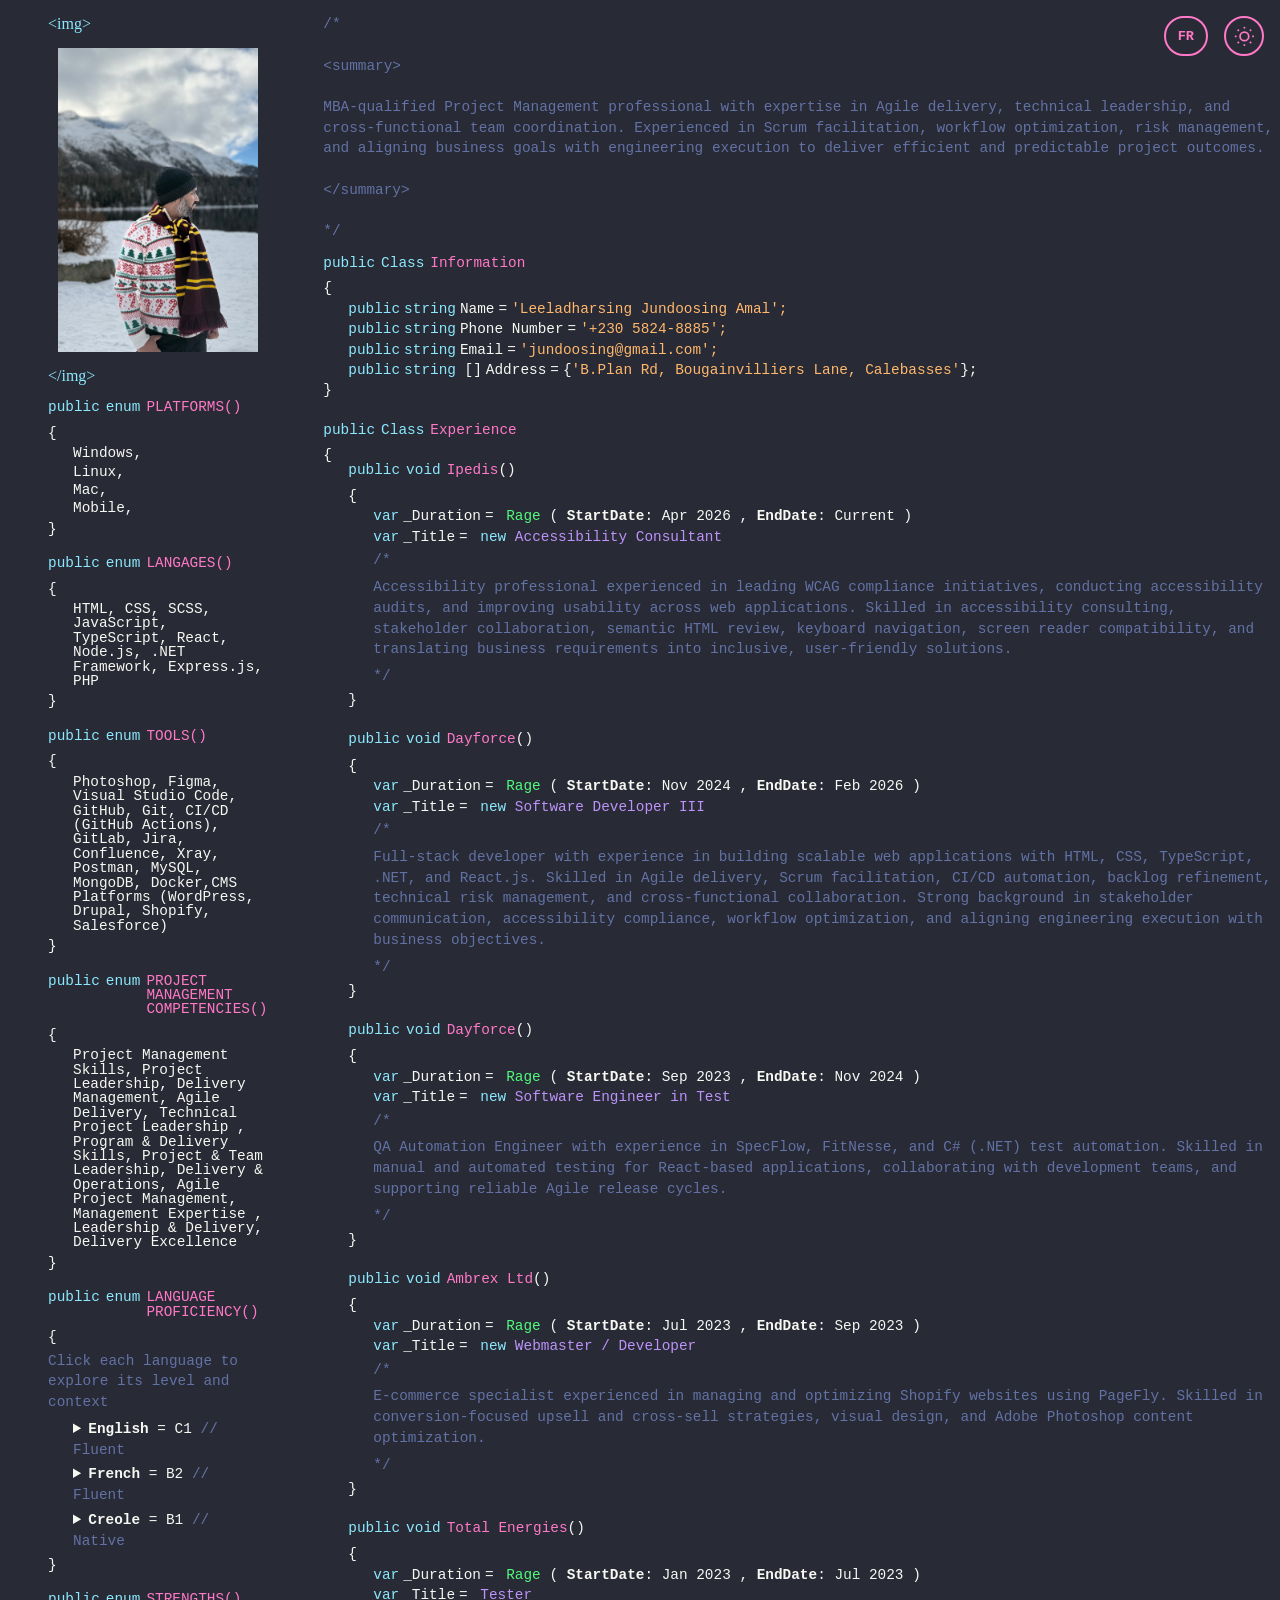
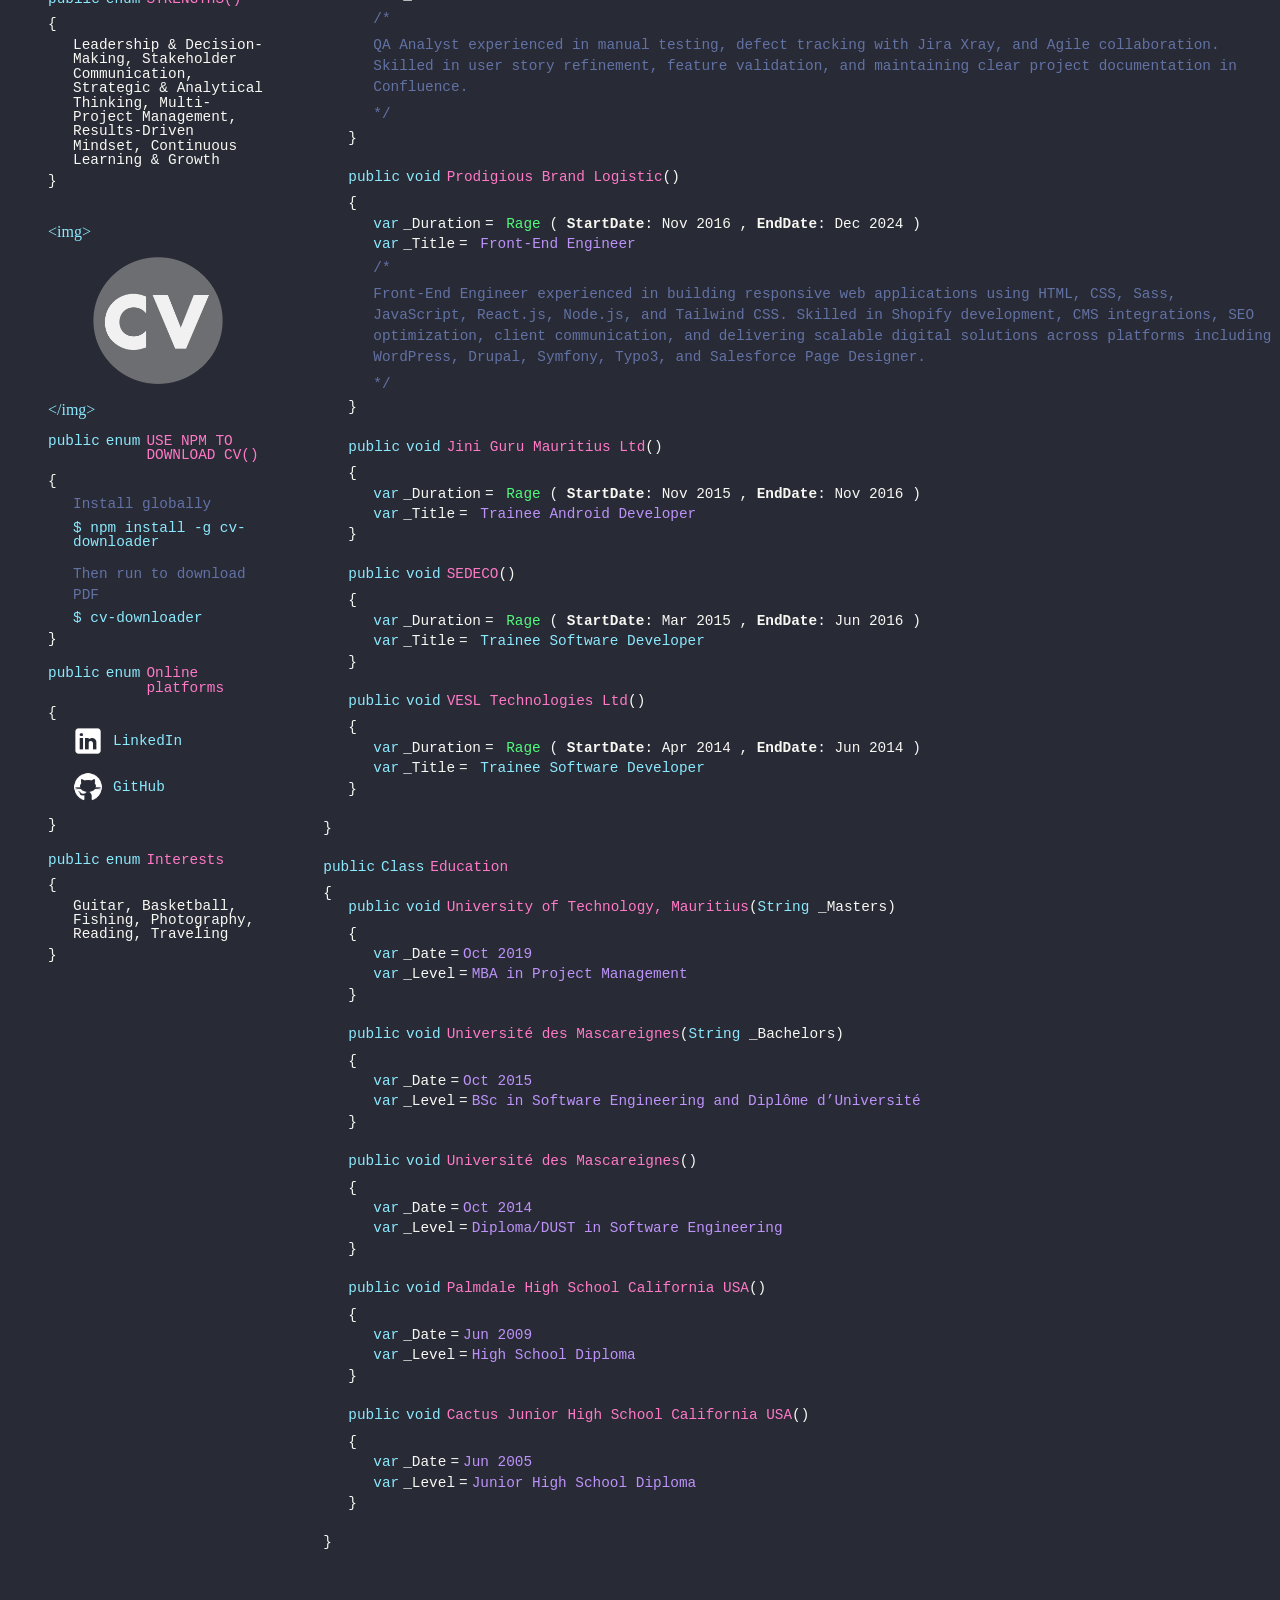
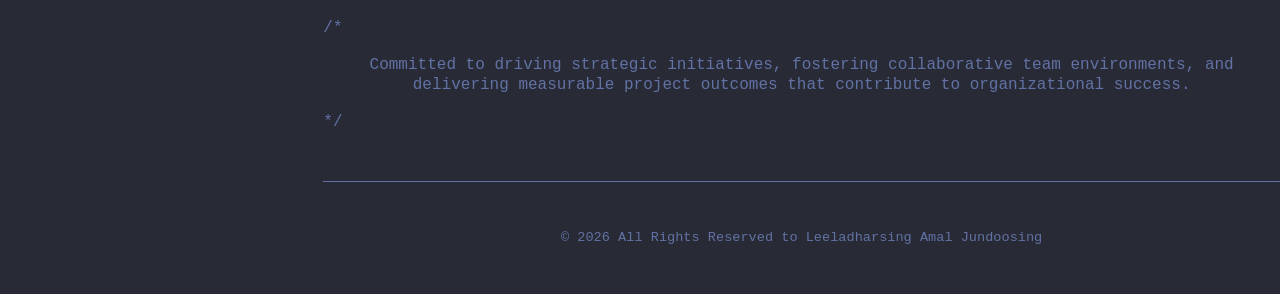
==== commit 5ffc731d: "update" ====
--- a/index.html
+++ b/index.html
@@ -403,15 +403,8 @@
               </div>
               <div class="mainbody-wrapper">
                 <p class="tag-color comment">/*</p>
-                <p class="tag-color comment">
-                  <strong>Accessibility professional </strong> experienced in
-                  leading WCAG compliance initiatives, conducting
-                  accessibility audits, and improving usability across web
-                  applications. Skilled in accessibility consulting,
-                  stakeholder collaboration, semantic HTML review, keyboard
-                  navigation, screen reader compatibility, and translating
-                  business requirements into inclusive, user-friendly
-                  solutions.
+                <p class="tag-color comment" data-i18n="jobIpedisDescription">
+                  Accessibility professional experienced in leading WCAG compliance initiatives, conducting accessibility audits, and improving usability across web applications. Skilled in accessibility consulting, stakeholder collaboration, semantic HTML review, keyboard navigation, screen reader compatibility, and translating business requirements into inclusive, user-friendly solutions.
                 </p>
                 <p class="tag-color comment">*/</p>
               </div>
@@ -453,14 +446,8 @@
 
               <div class="mainbody-wrapper">
                 <p class="tag-color comment">/*</p>
-                <p class="tag-color comment">
-                  <strong>Full-stack developer</strong> with experienced in building scalable web applications with
-                  HTML, CSS,
-                  TypeScript, .NET, and React.js. Skilled in Agile delivery, Scrum facilitation, CI/CD automation,
-                  backlog refinement,
-                  technical risk management, and cross-functional collaboration. Strong background in stakeholder
-                  communication, accessibility
-                  compliance, workflow optimization, and aligning engineering execution with business objectives.
+                <p class="tag-color comment" data-i18n="jobDayforceDescription">
+                  Full-stack developer with experience in building scalable web applications with HTML, CSS, TypeScript, .NET, and React.js. Skilled in Agile delivery, Scrum facilitation, CI/CD automation, backlog refinement, technical risk management, and cross-functional collaboration. Strong background in stakeholder communication, accessibility compliance, workflow optimization, and aligning engineering execution with business objectives.
                 </p>
                 <p class="tag-color comment">*/</p>
               </div>
@@ -503,12 +490,8 @@
 
               <div class="mainbody-wrapper">
                 <p class="tag-color comment">/*</p>
-                <p class="tag-color comment">
-                  <strong>QA Automation Engineer</strong> with experience in SpecFlow, FitNesse, and C# (.NET) test
-                  automation.
-                  Skilled in manual and automated testing for React-based applications, collaborating with development
-                  teams,
-                  and supporting reliable Agile release cycles.
+                <p class="tag-color comment" data-i18n="jobDayforceTestDescription">
+                  QA Automation Engineer with experience in SpecFlow, FitNesse, and C# (.NET) test automation. Skilled in manual and automated testing for React-based applications, collaborating with development teams, and supporting reliable Agile release cycles.
                 </p>
                 <p class="tag-color comment">*/</p>
               </div>
@@ -552,11 +535,8 @@
 
               <div class="mainbody-wrapper">
                 <p class="tag-color comment">/*</p>
-                <p class="tag-color comment">
-                  <strong>E-commerce specialist</strong> experienced in managing and optimizing Shopify websites using
-                  PageFly.
-                  Skilled in conversion-focused upsell and cross-sell strategies, visual design, and Adobe Photoshop
-                  content optimization.
+                <p class="tag-color comment" data-i18n="jobAmbrexDescription">
+                  E-commerce specialist experienced in managing and optimizing Shopify websites using PageFly. Skilled in conversion-focused upsell and cross-sell strategies, visual design, and Adobe Photoshop content optimization.
                 </p>
                 <p class="tag-color comment">*/</p>
               </div>
@@ -599,11 +579,8 @@
 
               <div class="mainbody-wrapper">
                 <p class="tag-color comment">/*</p>
-                <p class="tag-color comment">
-                  <strong>QA Analyst</strong> experienced in manual testing, defect tracking with Jira Xray, and Agile
-                  collaboration.
-                  Skilled in user story refinement, feature validation, and maintaining clear project documentation in
-                  Confluence.
+                <p class="tag-color comment" data-i18n="jobTesterDescription">
+                  QA Analyst experienced in manual testing, defect tracking with Jira Xray, and Agile collaboration. Skilled in user story refinement, feature validation, and maintaining clear project documentation in Confluence.
                 </p>
                 <p class="tag-color comment">*/</p>
               </div>
@@ -646,12 +623,8 @@
 
               <div class="mainbody-wrapper">
                 <p class="tag-color comment">/*</p>
-                <p class="tag-color comment">
-                  <strong>Front-End Engineer</strong> experienced in building responsive web applications using HTML,
-                  CSS, Sass, JavaScript, React.js, Node.js,
-                  and Tailwind CSS. Skilled in Shopify development, CMS integrations, SEO optimization, client
-                  communication, and delivering scalable digital solutions across platforms including WordPress, Drupal,
-                  Symfony, Typo3, and Salesforce Page Designer.
+                <p class="tag-color comment" data-i18n="jobProdigiousDescription">
+                  Front-End Engineer experienced in building responsive web applications using HTML, CSS, Sass, JavaScript, React.js, Node.js, and Tailwind CSS. Skilled in Shopify development, CMS integrations, SEO optimization, client communication, and delivering scalable digital solutions across platforms including WordPress, Drupal, Symfony, Typo3, and Salesforce Page Designer.
                 </p>
                 <p class="tag-color comment">*/</p>
               </div>
@@ -782,7 +755,7 @@
                 <p class="tag-color cyan">public</p>
                 <p class="tag-color cyan">void</p>
                 <p class="tag-color pink">
-                  University of Technology, Mauritius<span class="tag-color white">(<span
+                  <span data-i18n="universityUtmLabel">University of Technology, Mauritius</span><span class="tag-color white">(<span
                       class="tag-color cyan">String</span> <span class="tag-color white">_Masters</span>)</span>
                 </p>
               </div>
@@ -797,7 +770,7 @@
                 <p class="tag-color cyan">var</p>
                 <p class="tag-color white">_Level</p>
                 <p class="tag-color white">=</p>
-                <p class="tag-color purple">MBA in Project Management</p>
+                <p class="tag-color purple" data-i18n="utmDegree">MBA in Project Management</p>
               </div>
               <p>}</p>
             </div>
@@ -811,7 +784,7 @@
                 <p class="tag-color cyan">public</p>
                 <p class="tag-color cyan">void</p>
                 <p class="tag-color pink">
-                  Université des Mascareignes<span class="tag-color white">(<span class="tag-color cyan">String</span>
+                  <span data-i18n="universityUdmLabel">Université des Mascareignes</span><span class="tag-color white">(<span class="tag-color cyan">String</span>
                     <span class="tag-color white">_Bachelors</span>)</span>
                 </p>
               </div>
@@ -826,7 +799,7 @@
                 <p class="tag-color cyan">var</p>
                 <p class="tag-color white">_Level</p>
                 <p class="tag-color white">=</p>
-                <p class="tag-color purple">BSc in Software Engineering and Diplôme d’Université</p>
+                <p class="tag-color purple" data-i18n="udmDegree">BSc in Software Engineering and Diplôme d’Université</p>
               </div>
               <p>}</p>
             </div>
@@ -841,7 +814,7 @@
                 <p class="tag-color cyan">public</p>
                 <p class="tag-color cyan">void</p>
                 <p class="tag-color pink">
-                  Université des Mascareignes<span class="tag-color white">()</span>
+                  <span data-i18n="universityUdmLabel">Université des Mascareignes</span><span class="tag-color white">()</span>
                 </p>
               </div>
               <p>{</p>
@@ -855,7 +828,7 @@
                 <p class="tag-color cyan">var</p>
                 <p class="tag-color white">_Level</p>
                 <p class="tag-color white">=</p>
-                <p class="tag-color purple">Diploma/DUST in Software Engineering</p>
+                <p class="tag-color purple" data-i18n="udmDiplomaDegree">Diploma/DUST in Software Engineering</p>
               </div>
               <p>}</p>
             </div>
@@ -869,7 +842,7 @@
                 <p class="tag-color cyan">public</p>
                 <p class="tag-color cyan">void</p>
                 <p class="tag-color pink">
-                  Palmdale High School California USA<span class="tag-color white">()</span>
+                  <span data-i18n="pdhLabel">Palmdale High School California USA</span><span class="tag-color white">()</span>
                 </p>
               </div>
               <p>{</p>
@@ -883,7 +856,7 @@
                 <p class="tag-color cyan">var</p>
                 <p class="tag-color white">_Level</p>
                 <p class="tag-color white">=</p>
-                <p class="tag-color purple">High School Diploma</p>
+                <p class="tag-color purple" data-i18n="pdhDegree">High School Diploma</p>
               </div>
               <p>}</p>
             </div>
@@ -898,7 +871,7 @@
                 <p class="tag-color cyan">public</p>
                 <p class="tag-color cyan">void</p>
                 <p class="tag-color pink">
-                  Cactus Junior High School California USA<span class="tag-color white">()</span>
+                  <span data-i18n="cjhLabel">Cactus Junior High School California USA</span><span class="tag-color white">()</span>
                 </p>
               </div>
               <p>{</p>
@@ -912,7 +885,7 @@
                 <p class="tag-color cyan">var</p>
                 <p class="tag-color white">_Level</p>
                 <p class="tag-color white">=</p>
-                <p class="tag-color purple">Junior High School Diploma</p>
+                <p class="tag-color purple" data-i18n="cjhDegree">Junior High School Diploma</p>
               </div>
               <p>}</p>
             </div>
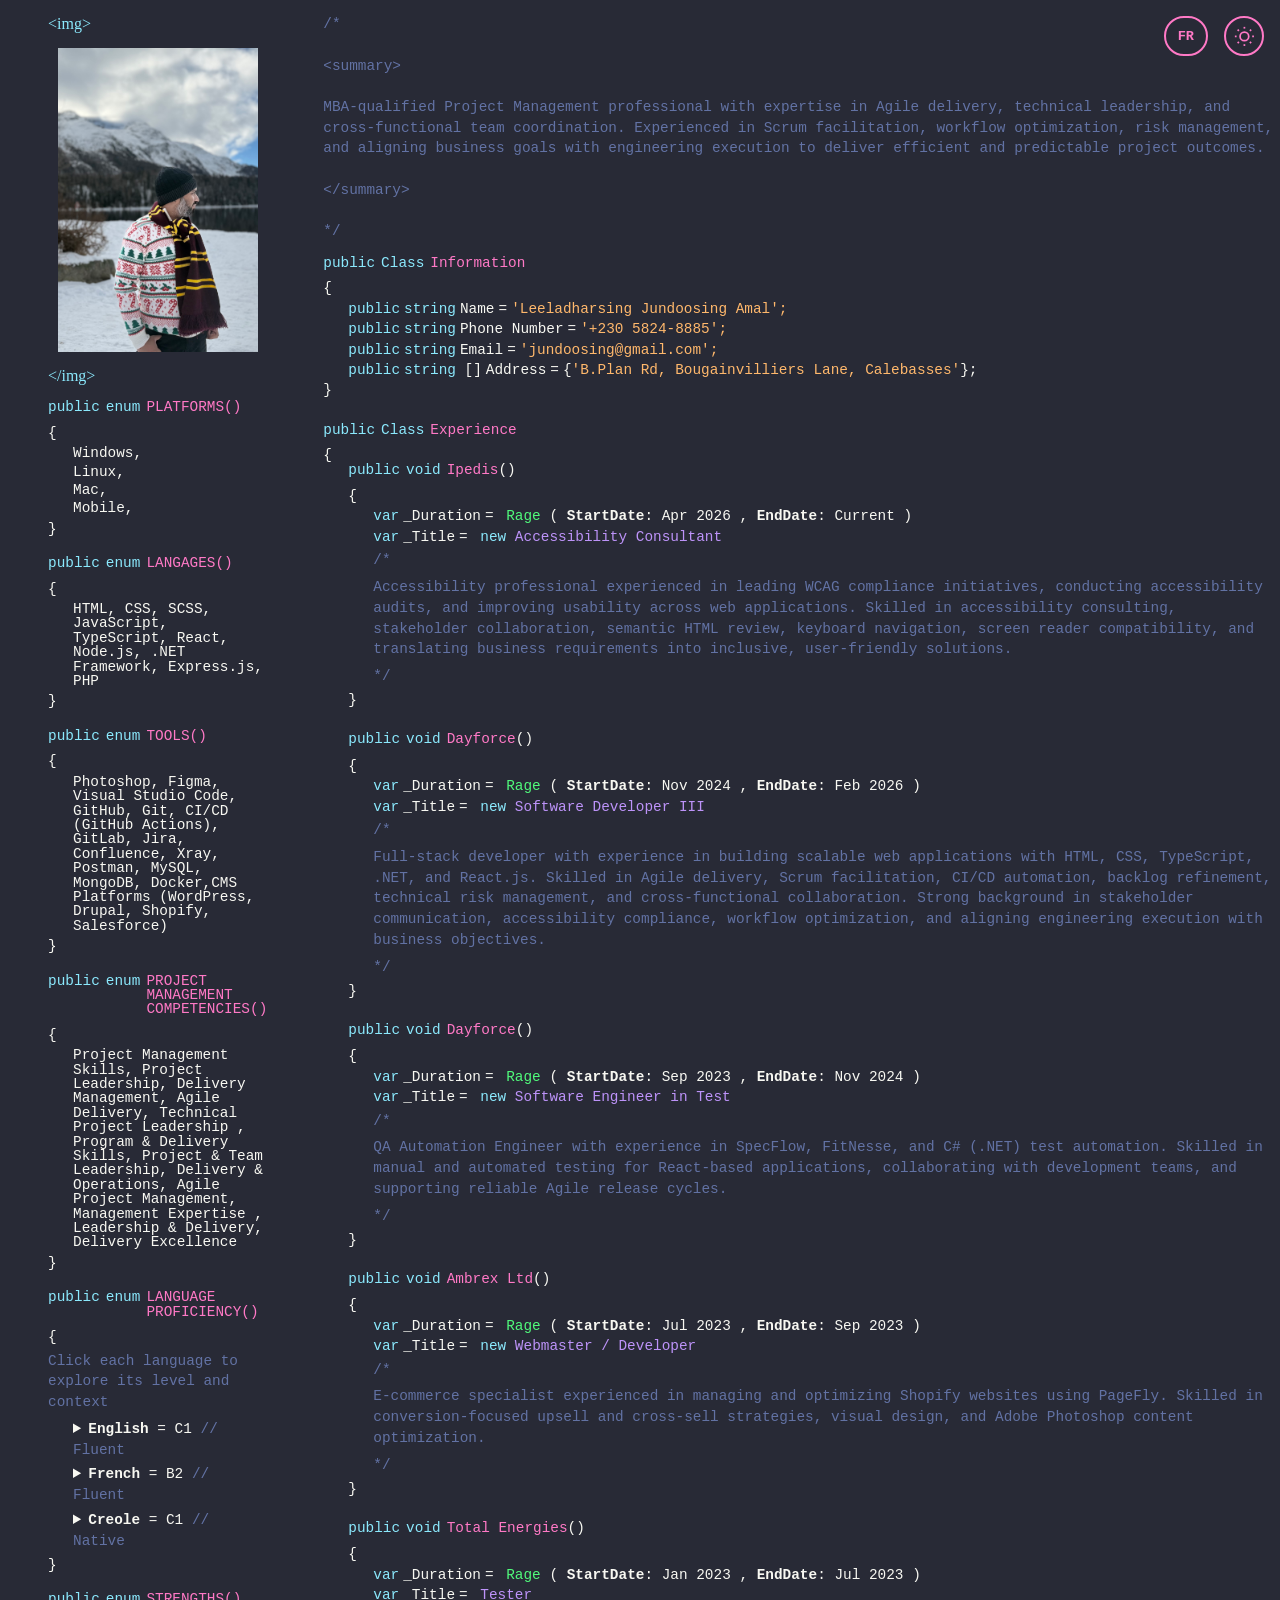
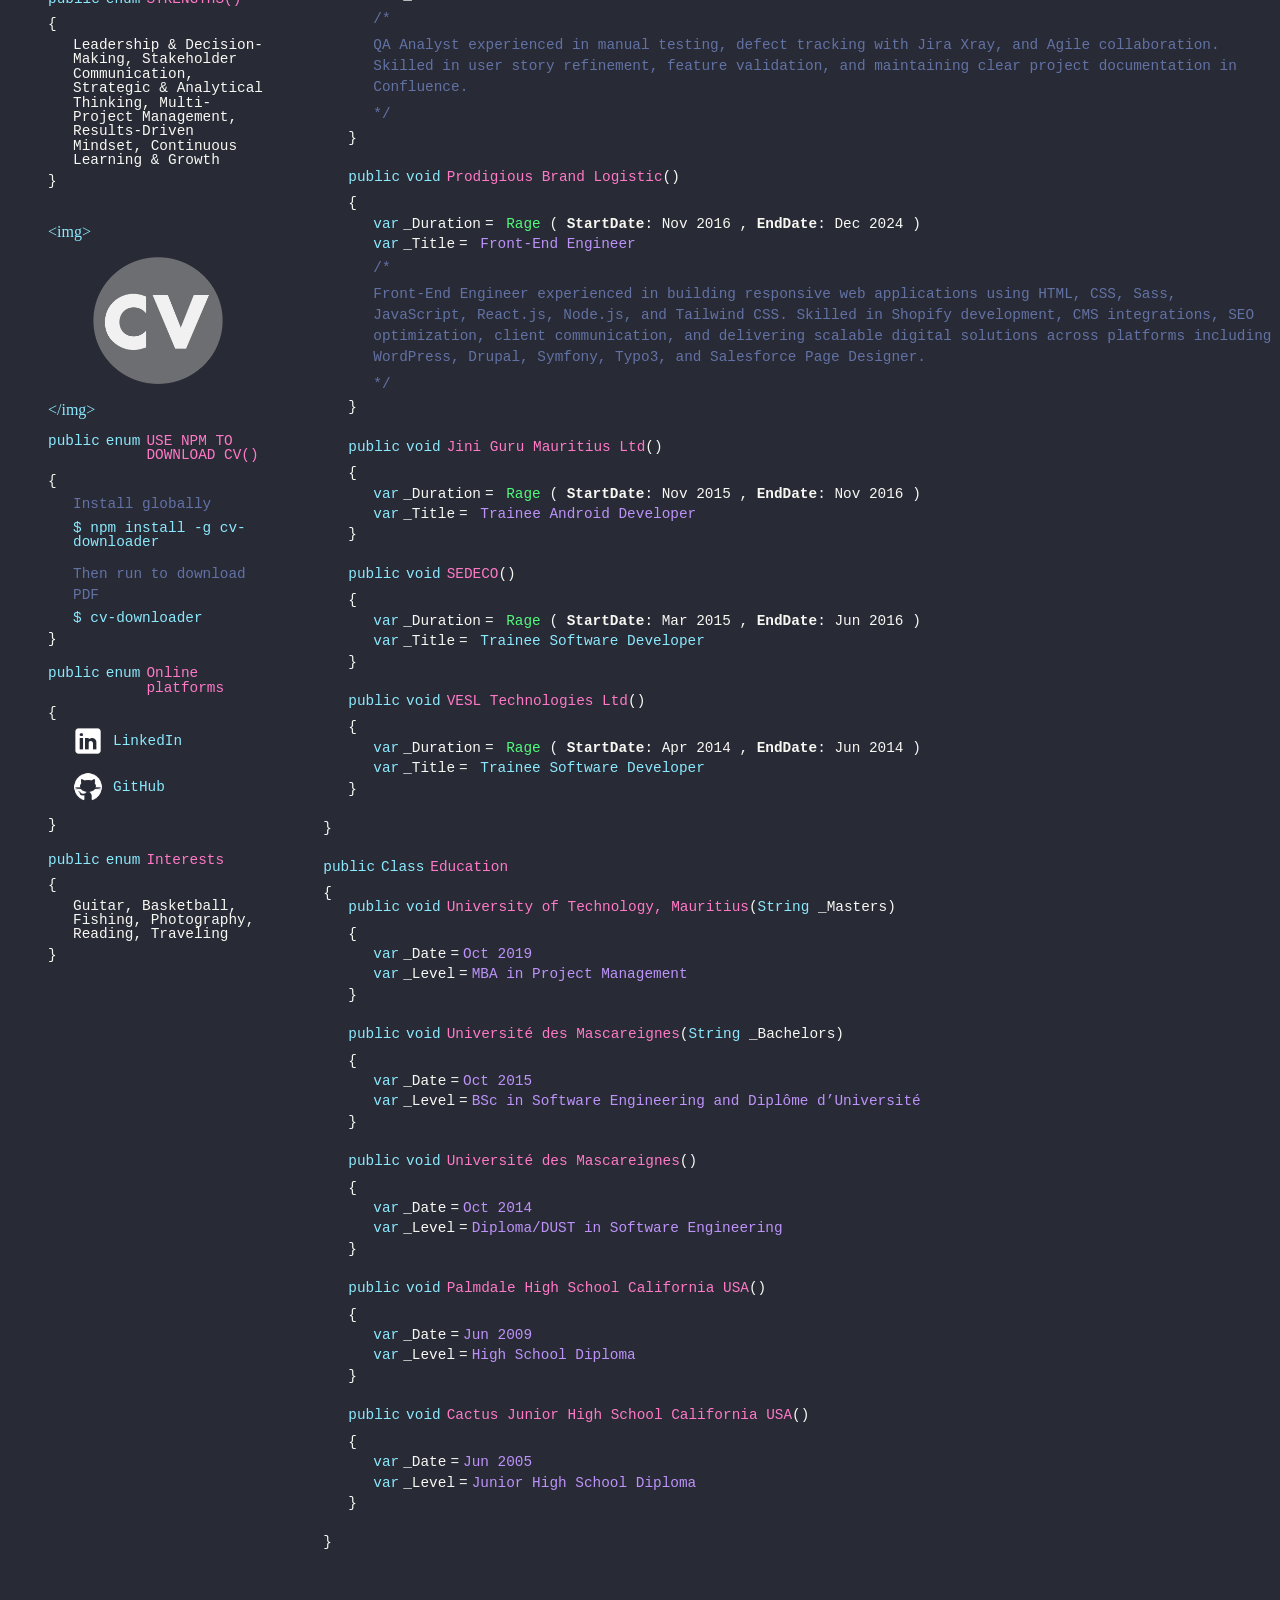
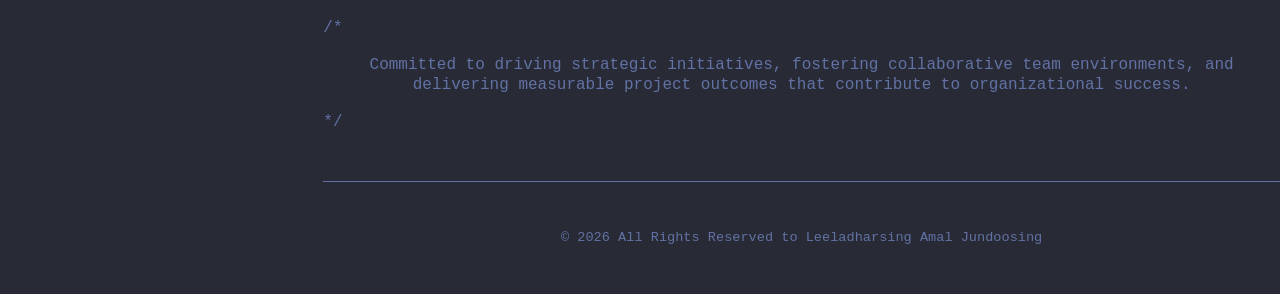
==== commit e04f301a: "Update Creole label from B1 to C1" ====
--- a/index.html
+++ b/index.html
@@ -185,7 +185,7 @@
               </li>
               <li class="tag-color white">
                 <details class="view-detail">
-                  <summary><strong data-i18n="creoleLabel">Creole</strong> = B1 <span class="tag-color comment"
+                  <summary><strong data-i18n="creoleLabel">Creole</strong> = C1 <span class="tag-color comment"
                       data-i18n="nativeLabel">// Native</span></summary>
                   <p class="tag-color white" data-i18n="creoleDescription">Strong cultural and conversational fluency
                     for community, personal, and informal professional settings.</p>
@@ -915,4 +915,4 @@
   <script src="js/script.js"></script>
 </body>
 
-</html>+</html>
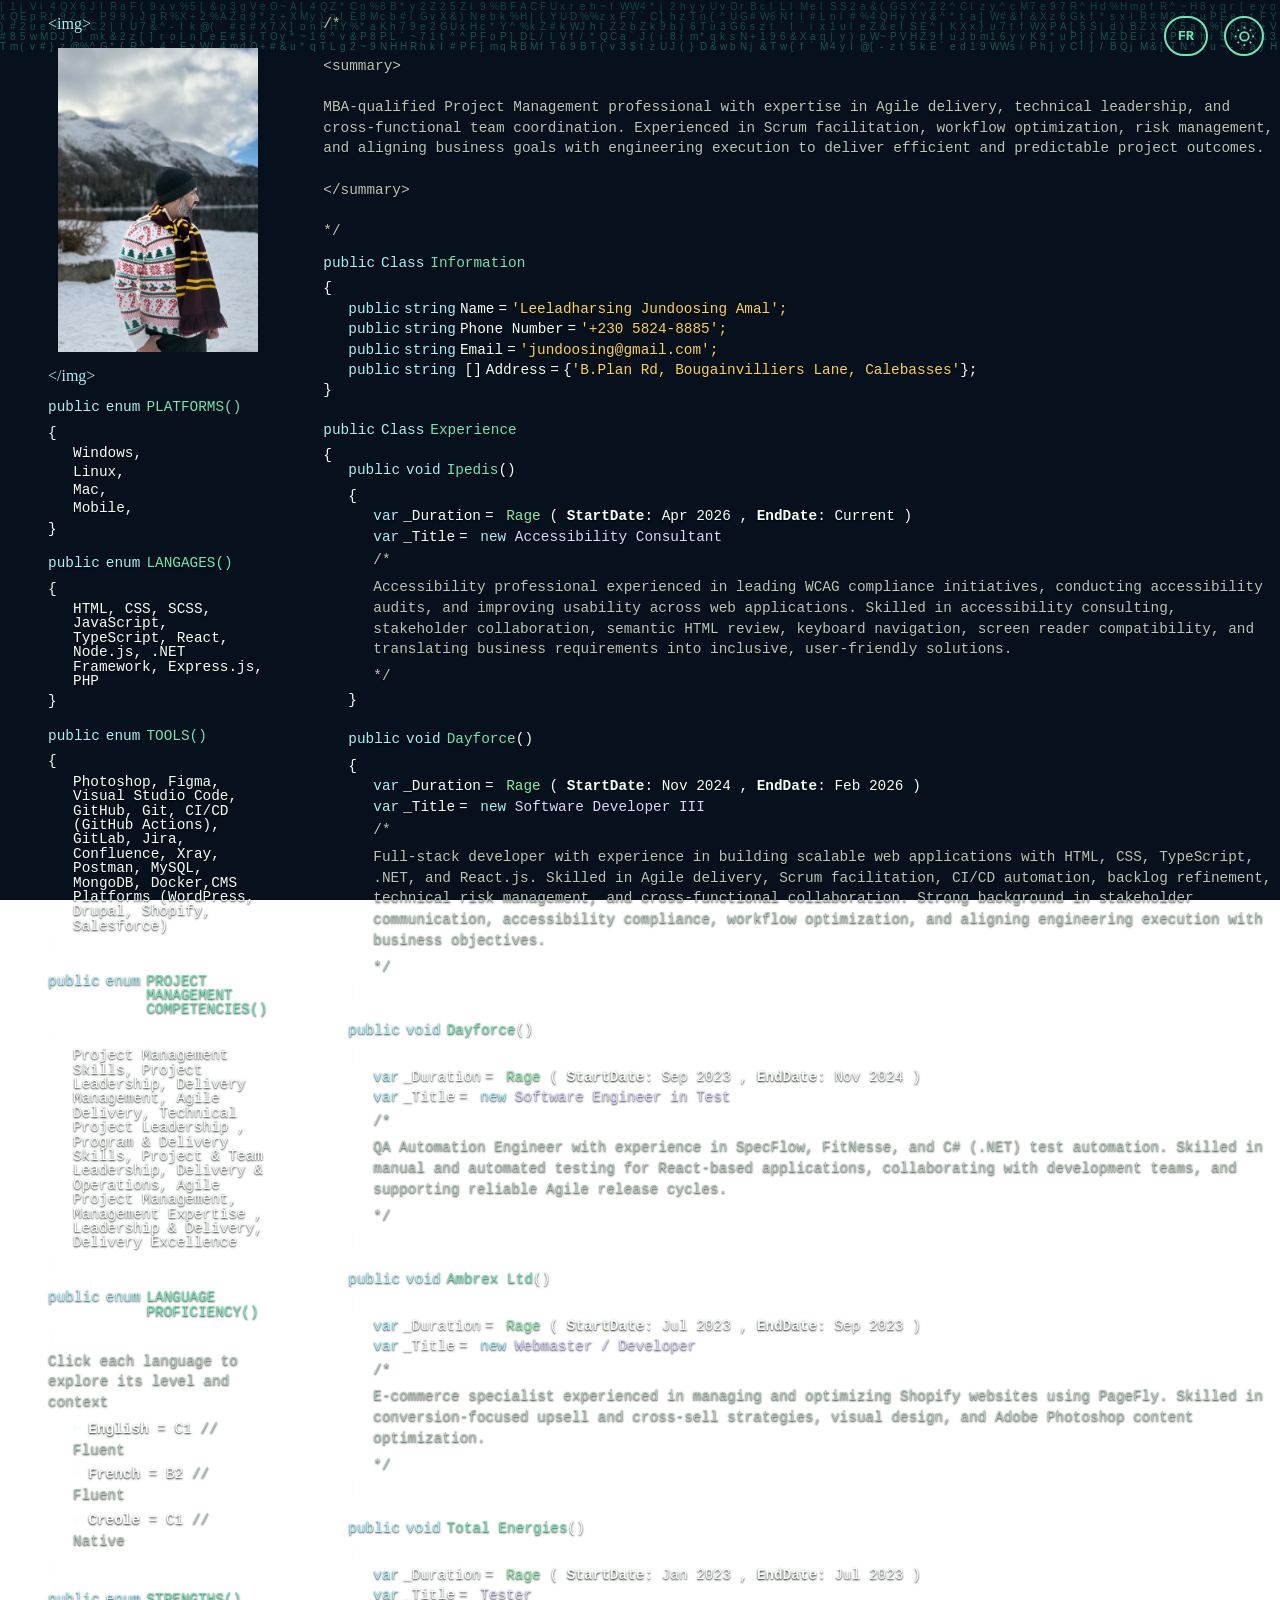
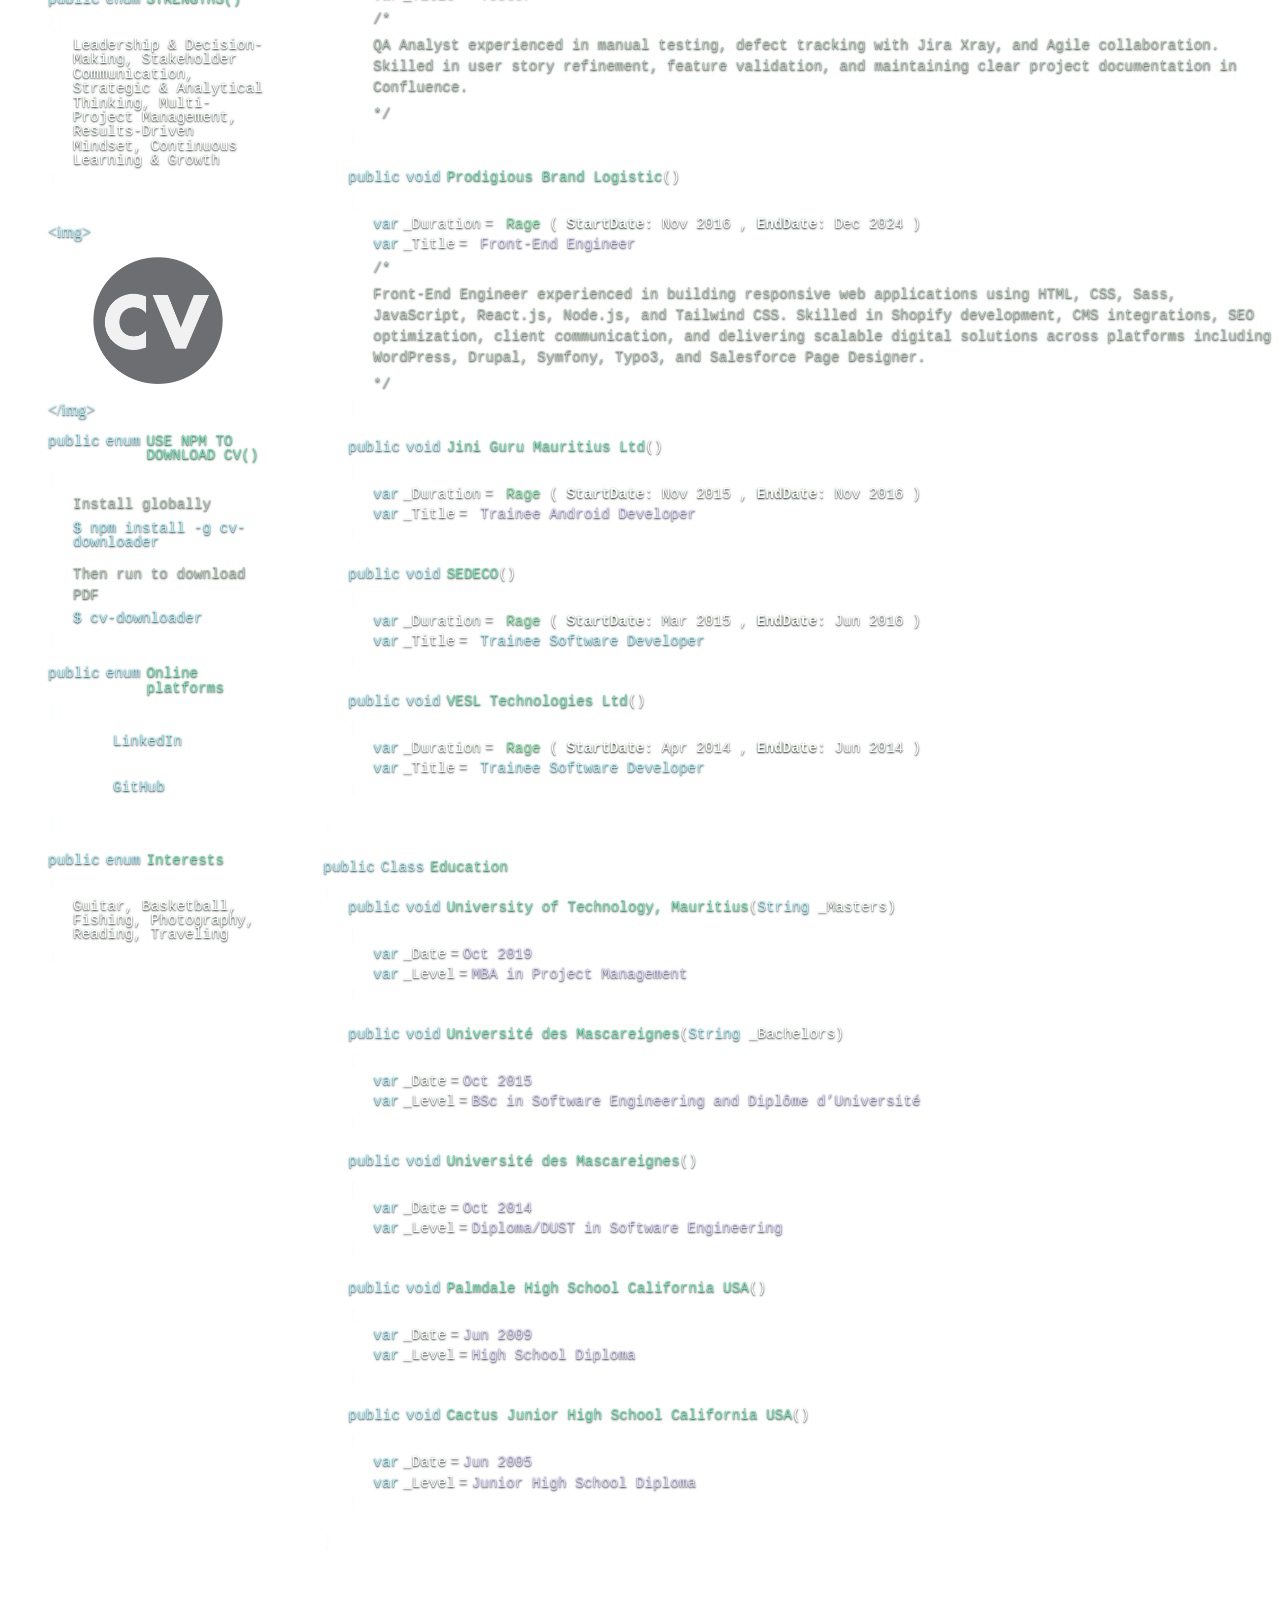
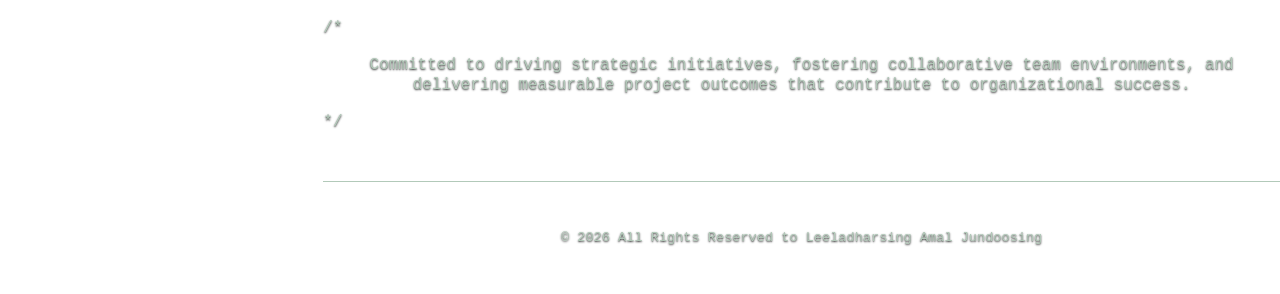
==== commit d6474822: "NewTheme" ====
--- a/index.html
+++ b/index.html
@@ -1,12 +1,14 @@
 <!doctype html>
 <html lang="en">
-
-<head>
-  <meta charset="UTF-8" />
-  <meta name="viewport" content="width=device-width, initial-scale=1.0" />
-  <title>My Portfolio</title>
-  <link rel="stylesheet" href="./css/style.min.css" />
-  <link rel="icon" type="image/svg+xml" href="data:image/svg+xml,
+  <head>
+    <meta charset="UTF-8" />
+    <meta name="viewport" content="width=device-width, initial-scale=1.0" />
+    <title>My Portfolio</title>
+    <link rel="stylesheet" href="./styles/style.css" />
+    <link
+      rel="icon"
+      type="image/svg+xml"
+      href="data:image/svg+xml,
 <svg xmlns='http://www.w3.org/2000/svg' viewBox='0 0 64 64'>
   <defs>
     <linearGradient id='g' x1='0' y1='0' x2='1' y2='1'>
@@ -33,886 +35,1093 @@
         filter='url(%23glow)'>
     AJ
   </text>
-</svg>">
-</head>
-
-<body>
-  <!-- Mobile Menu Toggle Button -->
-  <button class="mobile-menu-toggle" id="mobileMenuToggle" aria-label="Toggle menu" data-i18n-aria="menuLabel">
-    <span></span>
-    <span></span>
-    <span></span>
-  </button>
-
-  <!-- Dark/Light Mode Toggle Button -->
-  <div class="btn-wrapper">
-    <button class="lang-toggle" id="langToggle" type="button" aria-label="Switch to French"
-      title="Switch to French">FR</button>
-
-    <button class="theme-toggle" id="themeToggle" aria-label="Toggle dark/light mode" data-i18n-aria="themeLabel">
-      <svg class="sun-icon" viewBox="0 0 24 24" fill="none" stroke="currentColor" stroke-width="2">
-        <circle cx="12" cy="12" r="5"></circle>
-        <line x1="12" y1="1" x2="12" y2="3"></line>
-        <line x1="12" y1="21" x2="12" y2="23"></line>
-        <line x1="4.22" y1="4.22" x2="5.64" y2="5.64"></line>
-        <line x1="18.36" y1="18.36" x2="19.78" y2="19.78"></line>
-        <line x1="1" y1="12" x2="3" y2="12"></line>
-        <line x1="21" y1="12" x2="23" y2="12"></line>
-        <line x1="4.22" y1="19.78" x2="5.64" y2="18.36"></line>
-        <line x1="18.36" y1="5.64" x2="19.78" y2="4.22"></line>
-      </svg>
-      <svg class="moon-icon" viewBox="0 0 24 24" fill="none" stroke="currentColor" stroke-width="2">
-        <path d="M21 12.79A9 9 0 1 1 11.21 3 7 7 0 0 0 21 12.79z"></path>
-      </svg>
+</svg>"
+    />
+  </head>
+
+  <body>
+    <canvas id="c"> </canvas>
+    <!-- Mobile Menu Toggle Button -->
+    <button
+      class="mobile-menu-toggle"
+      id="mobileMenuToggle"
+      aria-label="Toggle menu"
+      data-i18n-aria="menuLabel"
+    >
+      <span></span>
+      <span></span>
+      <span></span>
     </button>
-  </div>
-
-
-  <main class="main-container" id="main-container">
-    <!-- Right Column: Skills, Tools & Personal Info -->
-    <div class="right-wrapper">
-      <!-- Profile Image -->
-      <div class="img-wrapper">
-        <p class="tag-color cyan">&lt;img&gt;</p>
-        <img src="./img/myimg.jpeg" alt="my image" class="placeholder-image" />
-        <p class="tag-color cyan">&lt;/img&gt;</p>
-      </div>
-
-      <!-- Technical Skills & Competencies -->
-      <div class="platform-wrapper">
-        <!-- Platforms & Operating Systems -->
-        <div class="func-wrapper">
-          <div class="headFunction">
-            <p class="tag-color cyan">public</p>
-            <p class="tag-color cyan">enum</p>
-            <p class="tag-color pink" data-i18n="platformsLabel">PLATFORMES()</p>
-          </div>
-          <div class="bodyFunction">
-            <p>{</p>
-            <ul>
-              <li class="tag-color white">Windows,</li>
-              <li class="tag-color white">Linux,</li>
-              <li class="tag-color white">Mac,</li>
-              <li class="tag-color white">Mobile,</li>
-            </ul>
-            <p>}</p>
-          </div>
-        </div>
-
-        <!-- Programming Languages & Frameworks -->
-        <div class="func-wrapper">
-          <div class="headFunction">
-            <p class="tag-color cyan">public</p>
-            <p class="tag-color cyan">enum</p>
-            <p class="tag-color pink" data-i18n="languagesLabel">LANGAGES()</p>
-          </div>
-          <div class="bodyFunction">
-            <p>{</p>
-            <p class="mainbody-wrapper tag-color white">
-              HTML, CSS, SCSS, JavaScript, TypeScript, React, Node.js, .NET
-              Framework, Express.js, PHP
-            </p>
-            <p>}</p>
-          </div>
-        </div>
-
-        <!-- Development & Design Tools -->
-        <div class="func-wrapper">
-          <div class="headFunction">
-            <p class="tag-color cyan">public</p>
-            <p class="tag-color cyan">enum</p>
-            <p class="tag-color pink" data-i18n="toolsLabel">TOOLS()</p>
-          </div>
-          <div class="bodyFunction">
-            <p>{</p>
-            <p class="mainbody-wrapper tag-color white">
-              Photoshop, Figma, Visual Studio Code, GitHub, Git, CI/CD (GitHub
-              Actions), GitLab, Jira, Confluence, Xray, Postman, MySQL,
-              MongoDB, Docker,CMS Platforms (WordPress, Drupal, Shopify,
-              Salesforce)
-            </p>
-            <p>}</p>
-          </div>
-        </div>
-
-        <!-- Project Management & Delivery Competencies -->
-        <div class="func-wrapper">
-          <div class="headFunction">
-            <p class="tag-color cyan">public</p>
-            <p class="tag-color cyan">enum</p>
-            <p class="tag-color pink" data-i18n="projectManagementLabel">PROJECT MANAGEMENT COMPETENCIES()</p>
-          </div>
-          <div class="bodyFunction">
-            <p>{</p>
-            <p class="mainbody-wrapper tag-color white">
-              Project Management Skills, Project Leadership, Delivery
-              Management, Agile Delivery, Technical Project Leadership ,
-              Program & Delivery Skills, Project & Team Leadership, Delivery &
-              Operations, Agile Project Management, Management Expertise ,
-              Leadership & Delivery, Delivery Excellence
-            </p>
-            <p>}</p>
-          </div>
-        </div>
-
-        <!-- Language Proficiency -->
-        <div class="func-wrapper">
-          <div class="headFunction">
-            <p class="tag-color cyan">public</p>
-            <p class="tag-color cyan">enum</p>
-            <p class="tag-color pink" data-i18n="languageProficiencyLabel">LANGUAGE PROFICIENCY()</p>
-          </div>
-          <div class="bodyFunction">
-            <p>{</p>
-            <p class="tag-color comment" data-i18n="languageGuideLabel">// Click each language to explore its level and
-              context</p>
-            <ul>
-              <li class="tag-color white">
-                <details class="view-detail">
-                  <summary><strong data-i18n="englishLabel">English</strong> = C1 <span class="tag-color comment"
-                      data-i18n="fluentLabel">// Fluent</span></summary>
-                  <p class="tag-color white" data-i18n="englishDescription">Business communication, presentations,
-                    documentation, and collaboration in international environments.</p>
-                </details>
-              </li>
-              <li class="tag-color white">
-                <details class="view-detail">
-                  <summary><strong data-i18n="frenchLabel">French</strong> = B2 <span class="tag-color comment"
-                      data-i18n="fluentLabel">// Fluent</span></summary>
-                  <p class="tag-color white" data-i18n="frenchDescription">Professional working proficiency for
-                    meetings, stakeholder interaction, and day-to-day communication.</p>
-                </details>
-              </li>
-              <li class="tag-color white">
-                <details class="view-detail">
-                  <summary><strong data-i18n="creoleLabel">Creole</strong> = C1 <span class="tag-color comment"
-                      data-i18n="nativeLabel">// Native</span></summary>
-                  <p class="tag-color white" data-i18n="creoleDescription">Strong cultural and conversational fluency
-                    for community, personal, and informal professional settings.</p>
-                </details>
-              </li>
-            </ul>
-            <p>}</p>
-          </div>
-        </div>
-
-        <!-- Core Strengths & Competencies -->
-        <div class="func-wrapper">
-          <div class="headFunction">
-            <p class="tag-color cyan">public</p>
-            <p class="tag-color cyan">enum</p>
-            <p class="tag-color pink" data-i18n="strengthsLabel">STRENGTHS()</p>
-          </div>
-          <div class="bodyFunction">
-            <p>{</p>
-            <p class="mainbody-wrapper tag-color white" data-i18n="strengthText">
-              Leadership & Decision-Making, Stakeholder Communication, Strategic & Analytical Thinking, Multi-Project
-              Management, Results-Driven Mindset, Continuous Learning & Growth
-            </p>
-            <p>}</p>
-          </div>
-        </div>
-
-
-
-        <!-- my cv -->
-        <div class="cv-wrapper">
+
+    <!-- Dark/Light Mode Toggle Button -->
+    <div class="btn-wrapper">
+      <button
+        class="lang-toggle"
+        id="langToggle"
+        type="button"
+        aria-label="Switch to French"
+        title="Switch to French"
+      >
+        FR
+      </button>
+
+      <button
+        class="theme-toggle"
+        id="themeToggle"
+        aria-label="Toggle dark/light mode"
+        data-i18n-aria="themeLabel"
+      >
+        <svg
+          class="sun-icon"
+          viewBox="0 0 24 24"
+          fill="none"
+          stroke="currentColor"
+          stroke-width="2"
+        >
+          <circle cx="12" cy="12" r="5"></circle>
+          <line x1="12" y1="1" x2="12" y2="3"></line>
+          <line x1="12" y1="21" x2="12" y2="23"></line>
+          <line x1="4.22" y1="4.22" x2="5.64" y2="5.64"></line>
+          <line x1="18.36" y1="18.36" x2="19.78" y2="19.78"></line>
+          <line x1="1" y1="12" x2="3" y2="12"></line>
+          <line x1="21" y1="12" x2="23" y2="12"></line>
+          <line x1="4.22" y1="19.78" x2="5.64" y2="18.36"></line>
+          <line x1="18.36" y1="5.64" x2="19.78" y2="4.22"></line>
+        </svg>
+        <svg
+          class="moon-icon"
+          viewBox="0 0 24 24"
+          fill="none"
+          stroke="currentColor"
+          stroke-width="2"
+        >
+          <path d="M21 12.79A9 9 0 1 1 11.21 3 7 7 0 0 0 21 12.79z"></path>
+        </svg>
+      </button>
+    </div>
+
+    <main class="main-container" id="main-container">
+      <!-- Right Column: Skills, Tools & Personal Info -->
+      <div class="right-wrapper">
+        <!-- Profile Image -->
+        <div class="img-wrapper">
           <p class="tag-color cyan">&lt;img&gt;</p>
-          <a href="./documents/Leeladharsing_Amal_Jundoosing_CV.pdf" target="_blank"
-            alt="Download my cv size 174KB open in new window">
-            <img src="./img/cv.png" aria-hidden="true" class="placeholder-image" />
-          </a>
+          <img
+            src="./img/myimg.jpeg"
+            alt="my image"
+            class="placeholder-image"
+          />
           <p class="tag-color cyan">&lt;/img&gt;</p>
         </div>
 
-
-        <!-- Custom npm package -->
-        <div class="func-wrapper">
-          <div class="headFunction">
-            <p class="tag-color cyan">public</p>
-            <p class="tag-color cyan">enum</p>
-            <p class="tag-color pink" data-i18n="npmLabel">USE NPM TO DOWNLOAD CV()</p>
-          </div>
-          <div class="bodyFunction">
-            <p>{</p>
-            <div class="mainbody-wrapper tag-color white">
-              <p class="tag-color white">
-                <span class="tag-color comment" data-i18n="installGlobalLabel">// Install globally</span>
-              </p>
-              <p>
-                <span class="tag-color cyan">$</span>
-                <span class="tag-color cyan">npm install -g cv-downloader</span>
-              </p>
-              <p class="tag-color white" style="margin-top: 8px;">
-                <span class="tag-color comment" data-i18n="runDownloadLabel">// Then run to download PDF</span>
-              </p>
-              <p>
-                <span class="tag-color cyan">$</span>
-                <span class="tag-color cyan">cv-downloader</span>
-              </p>
-            </div>
-            <p>}</p>
-          </div>
-        </div>
-
-        <!-- My Online platforms -->
-        <div class="func-wrapper">
-          <div class="headFunction">
-            <p class="tag-color cyan">public</p>
-            <p class="tag-color cyan">enum</p>
-            <p class="tag-color pink" data-i18n="onlinePlatformsLabel">Online platforms()</p>
-          </div>
-          <div class="bodyFunction">
-            <p>{</p>
-            <div class="social-img-wrapper">
-              <div class="mainbody-wrapper">
-                <a href="https://www.linkedin.com/in/amal-jundoosing-3167b8a4?utm_source=share_via&utm_content=profile&utm_medium=member_ios"
-                  target="_blank" alt="LinkedIn profile open in new window">
-                  <img src="./img/icon-linkedin.png" aria-hidden="true" class="social-img" alt="Linkedin Logo" />
-                  <p class="tag-color cyan">LinkedIn</p>
-                </a>
-                <a href="https://github.com/amaljundoosing" target="_blank" alt="GitHub profile open in new window">
-                  <img src="./img/icon-github.png" aria-hidden="true" class="social-img" alt="GitHub Logo" />
-                  <p class="tag-color cyan">GitHub</p>
-                </a>
-              </div>
-
-            </div>
-            <p>}</p>
-          </div>
-        </div>
-        <!-- Personal Interests & Hobbies -->
-        <div class="func-wrapper">
-          <div class="headFunction">
-            <p class="tag-color cyan">public</p>
-            <p class="tag-color cyan">enum</p>
-            <p class="tag-color pink" data-i18n="interestsLabel">INTERESTS()</p>
-          </div>
-          <div class="bodyFunction">
-            <p>{</p>
-            <p class="mainbody-wrapper tag-color white">
-              Guitar, Basketball, Fishing, Photography, Reading, Traveling
-            </p>
-            <p>}</p>
+        <!-- Technical Skills & Competencies -->
+        <div class="platform-wrapper">
+          <!-- Platforms & Operating Systems -->
+          <div class="func-wrapper">
+            <div class="headFunction">
+              <p class="tag-color cyan">public</p>
+              <p class="tag-color cyan">enum</p>
+              <p class="tag-color pink" data-i18n="platformsLabel">
+                PLATFORMES()
+              </p>
+            </div>
+            <div class="bodyFunction">
+              <p>{</p>
+              <ul>
+                <li class="tag-color white">Windows,</li>
+                <li class="tag-color white">Linux,</li>
+                <li class="tag-color white">Mac,</li>
+                <li class="tag-color white">Mobile,</li>
+              </ul>
+              <p>}</p>
+            </div>
+          </div>
+
+          <!-- Programming Languages & Frameworks -->
+          <div class="func-wrapper">
+            <div class="headFunction">
+              <p class="tag-color cyan">public</p>
+              <p class="tag-color cyan">enum</p>
+              <p class="tag-color pink" data-i18n="languagesLabel">
+                LANGAGES()
+              </p>
+            </div>
+            <div class="bodyFunction">
+              <p>{</p>
+              <p class="mainbody-wrapper tag-color white">
+                HTML, CSS, SCSS, JavaScript, TypeScript, React, Node.js, .NET
+                Framework, Express.js, PHP
+              </p>
+              <p>}</p>
+            </div>
+          </div>
+
+          <!-- Development & Design Tools -->
+          <div class="func-wrapper">
+            <div class="headFunction">
+              <p class="tag-color cyan">public</p>
+              <p class="tag-color cyan">enum</p>
+              <p class="tag-color pink" data-i18n="toolsLabel">TOOLS()</p>
+            </div>
+            <div class="bodyFunction">
+              <p>{</p>
+              <p class="mainbody-wrapper tag-color white">
+                Photoshop, Figma, Visual Studio Code, GitHub, Git, CI/CD (GitHub
+                Actions), GitLab, Jira, Confluence, Xray, Postman, MySQL,
+                MongoDB, Docker,CMS Platforms (WordPress, Drupal, Shopify,
+                Salesforce)
+              </p>
+              <p>}</p>
+            </div>
+          </div>
+
+          <!-- Project Management & Delivery Competencies -->
+          <div class="func-wrapper">
+            <div class="headFunction">
+              <p class="tag-color cyan">public</p>
+              <p class="tag-color cyan">enum</p>
+              <p class="tag-color pink" data-i18n="projectManagementLabel">
+                PROJECT MANAGEMENT COMPETENCIES()
+              </p>
+            </div>
+            <div class="bodyFunction">
+              <p>{</p>
+              <p class="mainbody-wrapper tag-color white">
+                Project Management Skills, Project Leadership, Delivery
+                Management, Agile Delivery, Technical Project Leadership ,
+                Program & Delivery Skills, Project & Team Leadership, Delivery &
+                Operations, Agile Project Management, Management Expertise ,
+                Leadership & Delivery, Delivery Excellence
+              </p>
+              <p>}</p>
+            </div>
+          </div>
+
+          <!-- Language Proficiency -->
+          <div class="func-wrapper">
+            <div class="headFunction">
+              <p class="tag-color cyan">public</p>
+              <p class="tag-color cyan">enum</p>
+              <p class="tag-color pink" data-i18n="languageProficiencyLabel">
+                LANGUAGE PROFICIENCY()
+              </p>
+            </div>
+            <div class="bodyFunction">
+              <p>{</p>
+              <p class="tag-color comment" data-i18n="languageGuideLabel">
+                // Click each language to explore its level and context
+              </p>
+              <ul>
+                <li class="tag-color white">
+                  <details class="view-detail">
+                    <summary>
+                      <strong data-i18n="englishLabel">English</strong> = C1
+                      <span class="tag-color comment" data-i18n="fluentLabel"
+                        >// Fluent</span
+                      >
+                    </summary>
+                    <p class="tag-color white" data-i18n="englishDescription">
+                      Business communication, presentations, documentation, and
+                      collaboration in international environments.
+                    </p>
+                  </details>
+                </li>
+                <li class="tag-color white">
+                  <details class="view-detail">
+                    <summary>
+                      <strong data-i18n="frenchLabel">French</strong> = B2
+                      <span class="tag-color comment" data-i18n="fluentLabel"
+                        >// Fluent</span
+                      >
+                    </summary>
+                    <p class="tag-color white" data-i18n="frenchDescription">
+                      Professional working proficiency for meetings, stakeholder
+                      interaction, and day-to-day communication.
+                    </p>
+                  </details>
+                </li>
+                <li class="tag-color white">
+                  <details class="view-detail">
+                    <summary>
+                      <strong data-i18n="creoleLabel">Creole</strong> = C1
+                      <span class="tag-color comment" data-i18n="nativeLabel"
+                        >// Native</span
+                      >
+                    </summary>
+                    <p class="tag-color white" data-i18n="creoleDescription">
+                      Strong cultural and conversational fluency for community,
+                      personal, and informal professional settings.
+                    </p>
+                  </details>
+                </li>
+              </ul>
+              <p>}</p>
+            </div>
+          </div>
+
+          <!-- Core Strengths & Competencies -->
+          <div class="func-wrapper">
+            <div class="headFunction">
+              <p class="tag-color cyan">public</p>
+              <p class="tag-color cyan">enum</p>
+              <p class="tag-color pink" data-i18n="strengthsLabel">
+                STRENGTHS()
+              </p>
+            </div>
+            <div class="bodyFunction">
+              <p>{</p>
+              <p
+                class="mainbody-wrapper tag-color white"
+                data-i18n="strengthText"
+              >
+                Leadership & Decision-Making, Stakeholder Communication,
+                Strategic & Analytical Thinking, Multi-Project Management,
+                Results-Driven Mindset, Continuous Learning & Growth
+              </p>
+              <p>}</p>
+            </div>
+          </div>
+
+          <!-- my cv -->
+          <div class="cv-wrapper">
+            <p class="tag-color cyan">&lt;img&gt;</p>
+            <a
+              href="./documents/Leeladharsing_Amal_Jundoosing_CV.pdf"
+              target="_blank"
+              alt="Download my cv size 174KB open in new window"
+            >
+              <img
+                src="./img/cv.png"
+                aria-hidden="true"
+                class="placeholder-image"
+              />
+            </a>
+            <p class="tag-color cyan">&lt;/img&gt;</p>
+          </div>
+
+          <!-- Custom npm package -->
+          <div class="func-wrapper">
+            <div class="headFunction">
+              <p class="tag-color cyan">public</p>
+              <p class="tag-color cyan">enum</p>
+              <p class="tag-color pink" data-i18n="npmLabel">
+                USE NPM TO DOWNLOAD CV()
+              </p>
+            </div>
+            <div class="bodyFunction">
+              <p>{</p>
+              <div class="mainbody-wrapper tag-color white">
+                <p class="tag-color white">
+                  <span class="tag-color comment" data-i18n="installGlobalLabel"
+                    >// Install globally</span
+                  >
+                </p>
+                <p>
+                  <span class="tag-color cyan">$</span>
+                  <span class="tag-color cyan"
+                    >npm install -g cv-downloader</span
+                  >
+                </p>
+                <p class="tag-color white" style="margin-top: 8px">
+                  <span class="tag-color comment" data-i18n="runDownloadLabel"
+                    >// Then run to download PDF</span
+                  >
+                </p>
+                <p>
+                  <span class="tag-color cyan">$</span>
+                  <span class="tag-color cyan">cv-downloader</span>
+                </p>
+              </div>
+              <p>}</p>
+            </div>
+          </div>
+
+          <!-- My Online platforms -->
+          <div class="func-wrapper">
+            <div class="headFunction">
+              <p class="tag-color cyan">public</p>
+              <p class="tag-color cyan">enum</p>
+              <p class="tag-color pink" data-i18n="onlinePlatformsLabel">
+                Online platforms()
+              </p>
+            </div>
+            <div class="bodyFunction">
+              <p>{</p>
+              <div class="social-img-wrapper">
+                <div class="mainbody-wrapper">
+                  <a
+                    href="https://www.linkedin.com/in/amal-jundoosing-3167b8a4?utm_source=share_via&utm_content=profile&utm_medium=member_ios"
+                    target="_blank"
+                    alt="LinkedIn profile open in new window"
+                  >
+                    <img
+                      src="./img/icon-linkedin.png"
+                      aria-hidden="true"
+                      class="social-img"
+                      alt="Linkedin Logo"
+                    />
+                    <p class="tag-color cyan">LinkedIn</p>
+                  </a>
+                  <a
+                    href="https://github.com/amaljundoosing"
+                    target="_blank"
+                    alt="GitHub profile open in new window"
+                  >
+                    <img
+                      src="./img/icon-github.png"
+                      aria-hidden="true"
+                      class="social-img"
+                      alt="GitHub Logo"
+                    />
+                    <p class="tag-color cyan">GitHub</p>
+                  </a>
+                </div>
+              </div>
+              <p>}</p>
+            </div>
+          </div>
+          <!-- Personal Interests & Hobbies -->
+          <div class="func-wrapper">
+            <div class="headFunction">
+              <p class="tag-color cyan">public</p>
+              <p class="tag-color cyan">enum</p>
+              <p class="tag-color pink" data-i18n="interestsLabel">
+                INTERESTS()
+              </p>
+            </div>
+            <div class="bodyFunction">
+              <p>{</p>
+              <p class="mainbody-wrapper tag-color white">
+                Guitar, Basketball, Fishing, Photography, Reading, Traveling
+              </p>
+              <p>}</p>
+            </div>
           </div>
         </div>
       </div>
-    </div>
-    <div class="left-wrapper">
-      <!-- Professional Summary -->
-      <div class="top-header-section">
-        <p class="tag-color comment">/*</p>
-        <span class="tag-color comment"> &lt;summary&gt;</span>
-        <p class="tag-color comment" data-i18n="summary">
-          MBA-qualified Project Management professional with expertise in
-          Agile delivery, technical leadership, and cross-functional team
-          coordination. Experienced in Scrum facilitation, workflow
-          optimization, risk management, and aligning business goals with
-          engineering execution to deliver efficient and predictable project
-          outcomes.
-        </p>
-        <span class="tag-color comment"> &lt;/summary&gt;</span>
-        <p class="tag-color comment">*/</p>
-      </div>
-      <div class="main-boday-section">
-        <!-- Contact Information -->
-        <div class="func-wrapper padding-bottom-25">
-          <div class="headFunction">
-            <p class="tag-color cyan">public</p>
-            <p class="tag-color cyan">Class</p>
-            <p class="tag-color pink" data-i18n="infoLabel">Information()</p>
-          </div>
-          <div class="bodyFunction">
-            <p>{</p>
-            <div class="variable-wrapper">
+      <div class="left-wrapper">
+        <!-- Professional Summary -->
+        <div class="top-header-section">
+          <p class="tag-color comment">/*</p>
+          <span class="tag-color comment"> &lt;summary&gt;</span>
+          <p class="tag-color comment" data-i18n="summary">
+            MBA-qualified Project Management professional with expertise in
+            Agile delivery, technical leadership, and cross-functional team
+            coordination. Experienced in Scrum facilitation, workflow
+            optimization, risk management, and aligning business goals with
+            engineering execution to deliver efficient and predictable project
+            outcomes.
+          </p>
+          <span class="tag-color comment"> &lt;/summary&gt;</span>
+          <p class="tag-color comment">*/</p>
+        </div>
+        <div class="main-boday-section">
+          <!-- Contact Information -->
+          <div class="func-wrapper padding-bottom-25">
+            <div class="headFunction">
               <p class="tag-color cyan">public</p>
-              <p class="tag-color cyan">string</p>
-              <p class="tag-color white" data-i18n="contactName">Name</p>
-              <p class="tag-color white">=</p>
-              <p class="tag-color orange">'Leeladharsing Jundoosing Amal';</p>
-            </div>
-
-            <div class="variable-wrapper">
-              <p class="tag-color cyan">public</p>
-              <p class="tag-color cyan">string</p>
-              <p class="tag-color white" data-i18n="contactPhone">Phone Number</p>
-              <p class="tag-color white">=</p>
-              <p class="tag-color orange">'+230 5824-8885';</p>
-            </div>
-
-            <div class="variable-wrapper">
-              <p class="tag-color cyan">public</p>
-              <p class="tag-color cyan">string</p>
-              <p class="tag-color white" data-i18n="contactEmail">Email</p>
-              <p class="tag-color white">=</p>
-              <p class="tag-color orange">'jundoosing@gmail.com';</p>
-            </div>
-
-            <div class="variable-wrapper">
-              <p class="tag-color cyan">public</p>
-              <p class="tag-color cyan">
-                string <span class="tag-color white">[]</span>
-              </p>
-              <p class="tag-color white" data-i18n="contactAddress">Address</p>
-              <p class="tag-color white">=</p>
-              <p class="tag-color orange">
-                <span class="tag-color white">{</span>'B.Plan Rd,
-                Bougainvilliers Lane, Calebasses'<span class="tag-color white">};</span>
-              </p>
-            </div>
-            <p>}</p>
-          </div>
-        </div>
-
-        <!-- Professional Experience & Employment History -->
-        <div class="func-wrapper padding-bottom-25">
-          <div class="headFunction">
-            <p class="tag-color cyan">public</p>
-            <p class="tag-color cyan">Class</p>
-            <p class="tag-color pink" data-i18n="experienceLabel">Experience()</p>
-          </div>
-          <p>{</p>
-          <div class="bodyFunction padding-bottom-25">
-            <div class="inside-boday-wrapper">
-              <div class="headFunction">
-                <p class="tag-color cyan">public</p>
-                <p class="tag-color cyan">void</p>
-                <p class="tag-color pink">
-                  Ipedis<span class="tag-color white">()</span>
-                </p>
-              </div>
+              <p class="tag-color cyan">Class</p>
+              <p class="tag-color pink" data-i18n="infoLabel">Information()</p>
+            </div>
+            <div class="bodyFunction">
               <p>{</p>
               <div class="variable-wrapper">
-                <p class="tag-color cyan">var</p>
-                <p class="tag-color white">_Duration</p>
+                <p class="tag-color cyan">public</p>
+                <p class="tag-color cyan">string</p>
+                <p class="tag-color white" data-i18n="contactName">Name</p>
                 <p class="tag-color white">=</p>
-                <p class="tag-color green">
-                  &nbsp;Rage
-                  <span class="tag-color white">( <strong>StartDate</strong>: Apr 2026 ,
-                    <strong>EndDate</strong>: Current )</span>
+                <p class="tag-color orange">'Leeladharsing Jundoosing Amal';</p>
+              </div>
+
+              <div class="variable-wrapper">
+                <p class="tag-color cyan">public</p>
+                <p class="tag-color cyan">string</p>
+                <p class="tag-color white" data-i18n="contactPhone">
+                  Phone Number
                 </p>
-              </div>
+                <p class="tag-color white">=</p>
+                <p class="tag-color orange">'+230 5824-8885';</p>
+              </div>
+
               <div class="variable-wrapper">
-                <p class="tag-color cyan">var</p>
-                <p class="tag-color white">_Title</p>
+                <p class="tag-color cyan">public</p>
+                <p class="tag-color cyan">string</p>
+                <p class="tag-color white" data-i18n="contactEmail">Email</p>
                 <p class="tag-color white">=</p>
-                <p class="tag-color purple">
-                  <span class="tag-color cyan"> &nbsp;new </span><span data-i18n="jobIpedisTitle">Accessibility
-                    Consultant</span>
+                <p class="tag-color orange">'jundoosing@gmail.com';</p>
+              </div>
+
+              <div class="variable-wrapper">
+                <p class="tag-color cyan">public</p>
+                <p class="tag-color cyan">
+                  string <span class="tag-color white">[]</span>
                 </p>
-              </div>
-              <div class="mainbody-wrapper">
-                <p class="tag-color comment">/*</p>
-                <p class="tag-color comment" data-i18n="jobIpedisDescription">
-                  Accessibility professional experienced in leading WCAG compliance initiatives, conducting accessibility audits, and improving usability across web applications. Skilled in accessibility consulting, stakeholder collaboration, semantic HTML review, keyboard navigation, screen reader compatibility, and translating business requirements into inclusive, user-friendly solutions.
+                <p class="tag-color white" data-i18n="contactAddress">
+                  Address
                 </p>
-                <p class="tag-color comment">*/</p>
+                <p class="tag-color white">=</p>
+                <p class="tag-color orange">
+                  <span class="tag-color white">{</span>'B.Plan Rd,
+                  Bougainvilliers Lane, Calebasses'<span class="tag-color white"
+                    >};</span
+                  >
+                </p>
               </div>
               <p>}</p>
             </div>
           </div>
-          <!-- dayforce software developer -->
-          <div class="bodyFunction padding-bottom-25">
-            <div class="inside-boday-wrapper">
-              <div class="headFunction">
-                <p class="tag-color cyan">public</p>
-                <p class="tag-color cyan">void</p>
-                <p class="tag-color pink">
-                  Dayforce<span class="tag-color white">()</span>
-                </p>
-              </div>
-              <p>{</p>
-
-              <div class="variable-wrapper">
-                <p class="tag-color cyan">var</p>
-                <p class="tag-color white">_Duration</p>
-                <p class="tag-color white">=</p>
-                <p class="tag-color green">
-                  &nbsp;Rage
-                  <span class="tag-color white">( <strong>StartDate</strong>: Nov 2024 ,
-                    <strong>EndDate</strong>: Feb 2026 )</span>
-                </p>
-              </div>
-
-              <div class="variable-wrapper">
-                <p class="tag-color cyan">var</p>
-                <p class="tag-color white">_Title</p>
-                <p class="tag-color white">=</p>
-                <p class="tag-color purple">
-                  <span class="tag-color cyan"> &nbsp;new </span><span data-i18n="jobDayforceTitle">Software Developer
-                    III</span>
-                </p>
-              </div>
-
-              <div class="mainbody-wrapper">
-                <p class="tag-color comment">/*</p>
-                <p class="tag-color comment" data-i18n="jobDayforceDescription">
-                  Full-stack developer with experience in building scalable web applications with HTML, CSS, TypeScript, .NET, and React.js. Skilled in Agile delivery, Scrum facilitation, CI/CD automation, backlog refinement, technical risk management, and cross-functional collaboration. Strong background in stakeholder communication, accessibility compliance, workflow optimization, and aligning engineering execution with business objectives.
-                </p>
-                <p class="tag-color comment">*/</p>
-              </div>
-              <p>}</p>
-            </div>
-          </div>
-
-          <!-- dayforce software developer in test -->
-          <div class="bodyFunction padding-bottom-25">
-            <div class="inside-boday-wrapper">
-              <div class="headFunction">
-                <p class="tag-color cyan">public</p>
-                <p class="tag-color cyan">void</p>
-                <p class="tag-color pink">
-                  Dayforce<span class="tag-color white">()</span>
-                </p>
-              </div>
-              <p>{</p>
-
-              <div class="variable-wrapper">
-                <p class="tag-color cyan">var</p>
-                <p class="tag-color white">_Duration</p>
-                <p class="tag-color white">=</p>
-                <p class="tag-color green">
-                  &nbsp;Rage
-                  <span class="tag-color white">( <strong>StartDate</strong>: Sep 2023 ,
-                    <strong>EndDate</strong>: Nov 2024 )</span>
-                </p>
-              </div>
-
-              <div class="variable-wrapper">
-                <p class="tag-color cyan">var</p>
-                <p class="tag-color white">_Title</p>
-                <p class="tag-color white">=</p>
-                <p class="tag-color purple">
-                  <span class="tag-color cyan"> &nbsp;new </span><span data-i18n="jobDayforceTestTitle">Software
-                    Engineer in Test</span>
-                </p>
-              </div>
-
-              <div class="mainbody-wrapper">
-                <p class="tag-color comment">/*</p>
-                <p class="tag-color comment" data-i18n="jobDayforceTestDescription">
-                  QA Automation Engineer with experience in SpecFlow, FitNesse, and C# (.NET) test automation. Skilled in manual and automated testing for React-based applications, collaborating with development teams, and supporting reliable Agile release cycles.
-                </p>
-                <p class="tag-color comment">*/</p>
-              </div>
-              <p>}</p>
-            </div>
-          </div>
-
-
-          <!-- Ambrex Ltd WebMaster-->
-          <div class="bodyFunction padding-bottom-25">
-            <div class="inside-boday-wrapper">
-              <div class="headFunction">
-                <p class="tag-color cyan">public</p>
-                <p class="tag-color cyan">void</p>
-                <p class="tag-color pink">
-                  Ambrex Ltd<span class="tag-color white">()</span>
-                </p>
-              </div>
-              <p>{</p>
-
-              <div class="variable-wrapper">
-                <p class="tag-color cyan">var</p>
-                <p class="tag-color white">_Duration</p>
-                <p class="tag-color white">=</p>
-                <p class="tag-color green">
-                  &nbsp;Rage
-                  <span class="tag-color white">( <strong>StartDate</strong>: Jul 2023 ,
-                    <strong>EndDate</strong>: Sep 2023 )</span>
-                </p>
-              </div>
-
-              <div class="variable-wrapper">
-                <p class="tag-color cyan">var</p>
-                <p class="tag-color white">_Title</p>
-                <p class="tag-color white">=</p>
-                <p class="tag-color purple">
-                  <span class="tag-color cyan"> &nbsp;new </span><span data-i18n="jobAmbrexTitle">Webmaster /
-                    Developer</span>
-                </p>
-              </div>
-
-              <div class="mainbody-wrapper">
-                <p class="tag-color comment">/*</p>
-                <p class="tag-color comment" data-i18n="jobAmbrexDescription">
-                  E-commerce specialist experienced in managing and optimizing Shopify websites using PageFly. Skilled in conversion-focused upsell and cross-sell strategies, visual design, and Adobe Photoshop content optimization.
-                </p>
-                <p class="tag-color comment">*/</p>
-              </div>
-              <p>}</p>
-            </div>
-          </div>
-
-
-          <!-- Total Tester -->
-          <div class="bodyFunction padding-bottom-25">
-            <div class="inside-boday-wrapper">
-              <div class="headFunction">
-                <p class="tag-color cyan">public</p>
-                <p class="tag-color cyan">void</p>
-                <p class="tag-color pink">
-                  Total Energies<span class="tag-color white">()</span>
-                </p>
-              </div>
-              <p>{</p>
-
-              <div class="variable-wrapper">
-                <p class="tag-color cyan">var</p>
-                <p class="tag-color white">_Duration</p>
-                <p class="tag-color white">=</p>
-                <p class="tag-color green">
-                  &nbsp;Rage
-                  <span class="tag-color white">( <strong>StartDate</strong>: Jan 2023 ,
-                    <strong>EndDate</strong>: Jul 2023 )</span>
-                </p>
-              </div>
-
-              <div class="variable-wrapper">
-                <p class="tag-color cyan">var</p>
-                <p class="tag-color white">_Title</p>
-                <p class="tag-color white">=</p>
-                <p class="tag-color purple">
-                  <span class="tag-color cyan"> &nbsp;</span><span data-i18n="jobTesterTitle">Tester</span>
-                </p>
-              </div>
-
-              <div class="mainbody-wrapper">
-                <p class="tag-color comment">/*</p>
-                <p class="tag-color comment" data-i18n="jobTesterDescription">
-                  QA Analyst experienced in manual testing, defect tracking with Jira Xray, and Agile collaboration. Skilled in user story refinement, feature validation, and maintaining clear project documentation in Confluence.
-                </p>
-                <p class="tag-color comment">*/</p>
-              </div>
-              <p>}</p>
-            </div>
-          </div>
-
-          <!-- Prodigious Front end Developer -->
-          <div class="bodyFunction padding-bottom-25">
-            <div class="inside-boday-wrapper">
-              <div class="headFunction">
-                <p class="tag-color cyan">public</p>
-                <p class="tag-color cyan">void</p>
-                <p class="tag-color pink">
-                  Prodigious Brand Logistic<span class="tag-color white">()</span>
-                </p>
-              </div>
-              <p>{</p>
-
-              <div class="variable-wrapper">
-                <p class="tag-color cyan">var</p>
-                <p class="tag-color white">_Duration</p>
-                <p class="tag-color white">=</p>
-                <p class="tag-color green">
-                  &nbsp;Rage
-                  <span class="tag-color white">( <strong>StartDate</strong>: Nov 2016 ,
-                    <strong>EndDate</strong>: Dec 2024 )</span>
-                </p>
-              </div>
-
-              <div class="variable-wrapper">
-                <p class="tag-color cyan">var</p>
-                <p class="tag-color white">_Title</p>
-                <p class="tag-color white">=</p>
-                <p class="tag-color purple">
-                  <span class="tag-color cyan"> &nbsp;</span><span data-i18n="jobProdigiousTitle">Front-End
-                    Engineer</span>
-                </p>
-              </div>
-
-              <div class="mainbody-wrapper">
-                <p class="tag-color comment">/*</p>
-                <p class="tag-color comment" data-i18n="jobProdigiousDescription">
-                  Front-End Engineer experienced in building responsive web applications using HTML, CSS, Sass, JavaScript, React.js, Node.js, and Tailwind CSS. Skilled in Shopify development, CMS integrations, SEO optimization, client communication, and delivering scalable digital solutions across platforms including WordPress, Drupal, Symfony, Typo3, and Salesforce Page Designer.
-                </p>
-                <p class="tag-color comment">*/</p>
-              </div>
-              <p>}</p>
-            </div>
-          </div>
-
-          <!-- Trainee Android Developer Jini Guru Mauritius -->
-          <div class="bodyFunction padding-bottom-25">
-            <div class="inside-boday-wrapper">
-              <div class="headFunction">
-                <p class="tag-color cyan">public</p>
-                <p class="tag-color cyan">void</p>
-                <p class="tag-color pink">
-                  Jini Guru Mauritius Ltd<span class="tag-color white">()</span>
-                </p>
-              </div>
-              <p>{</p>
-
-              <div class="variable-wrapper">
-                <p class="tag-color cyan">var</p>
-                <p class="tag-color white">_Duration</p>
-                <p class="tag-color white">=</p>
-                <p class="tag-color green">
-                  &nbsp;Rage
-                  <span class="tag-color white">( <strong>StartDate</strong>: Nov 2015 ,
-                    <strong>EndDate</strong>: Nov 2016 )</span>
-                </p>
-              </div>
-
-              <div class="variable-wrapper">
-                <p class="tag-color cyan">var</p>
-                <p class="tag-color white">_Title</p>
-                <p class="tag-color white">=</p>
-                <p class="tag-color purple">
-                  <span class="tag-color cyan"> &nbsp;</span><span data-i18n="jobJiniTitle">Trainee Android
-                    Developer</span>
-                </p>
-              </div>
-              <p>}</p>
-            </div>
-          </div>
-
-          <!-- Trainee  Developer SEDECO -->
-          <div class="bodyFunction padding-bottom-25">
-            <div class="inside-boday-wrapper">
-              <div class="headFunction">
-                <p class="tag-color cyan">public</p>
-                <p class="tag-color cyan">void</p>
-                <p class="tag-color pink">
-                  SEDECO<span class="tag-color white">()</span>
-                </p>
-              </div>
-              <p>{</p>
-
-              <div class="variable-wrapper">
-                <p class="tag-color cyan">var</p>
-                <p class="tag-color white">_Duration</p>
-                <p class="tag-color white">=</p>
-                <p class="tag-color green">
-                  &nbsp;Rage
-                  <span class="tag-color white">( <strong>StartDate</strong>: Mar 2015 ,
-                    <strong>EndDate</strong>: Jun 2016 )</span>
-                </p>
-              </div>
-
-              <div class="variable-wrapper">
-                <p class="tag-color cyan">var</p>
-                <p class="tag-color white">_Title</p>
-                <p class="tag-color white">=</p>
-                <p class="tag-color purple">
-                  <span class="tag-color cyan"> &nbsp;Trainee Software Developer</span>
-                </p>
-              </div>
-              <p>}</p>
-            </div>
-          </div>
-
-          <!-- Trainee  Developer VESL Technologies Ltd -->
-          <div class="bodyFunction padding-bottom-25">
-            <div class="inside-boday-wrapper">
-              <div class="headFunction">
-                <p class="tag-color cyan">public</p>
-                <p class="tag-color cyan">void</p>
-                <p class="tag-color pink">
-                  VESL Technologies Ltd<span class="tag-color white">()</span>
-                </p>
-              </div>
-              <p>{</p>
-
-              <div class="variable-wrapper">
-                <p class="tag-color cyan">var</p>
-                <p class="tag-color white">_Duration</p>
-                <p class="tag-color white">=</p>
-                <p class="tag-color green">
-                  &nbsp;Rage
-                  <span class="tag-color white">( <strong>StartDate</strong>: Apr 2014 ,
-                    <strong>EndDate</strong>: Jun 2014 )</span>
-                </p>
-              </div>
-
-              <div class="variable-wrapper">
-                <p class="tag-color cyan">var</p>
-                <p class="tag-color white">_Title</p>
-                <p class="tag-color white">=</p>
-                <p class="tag-color purple">
-                  <span class="tag-color cyan"> &nbsp;Trainee Software Developer</span>
-                </p>
-              </div>
-              <p>}</p>
-            </div>
-          </div>
-          <p>}</p>
+
+          <!-- Professional Experience & Employment History -->
+          <div class="func-wrapper padding-bottom-25">
+            <div class="headFunction">
+              <p class="tag-color cyan">public</p>
+              <p class="tag-color cyan">Class</p>
+              <p class="tag-color pink" data-i18n="experienceLabel">
+                Experience()
+              </p>
+            </div>
+            <p>{</p>
+            <div class="bodyFunction padding-bottom-25">
+              <div class="inside-boday-wrapper">
+                <div class="headFunction">
+                  <p class="tag-color cyan">public</p>
+                  <p class="tag-color cyan">void</p>
+                  <p class="tag-color pink">
+                    Ipedis<span class="tag-color white">()</span>
+                  </p>
+                </div>
+                <p>{</p>
+                <div class="variable-wrapper">
+                  <p class="tag-color cyan">var</p>
+                  <p class="tag-color white">_Duration</p>
+                  <p class="tag-color white">=</p>
+                  <p class="tag-color green">
+                    &nbsp;Rage
+                    <span class="tag-color white"
+                      >( <strong>StartDate</strong>: Apr 2026 ,
+                      <strong>EndDate</strong>: Current )</span
+                    >
+                  </p>
+                </div>
+                <div class="variable-wrapper">
+                  <p class="tag-color cyan">var</p>
+                  <p class="tag-color white">_Title</p>
+                  <p class="tag-color white">=</p>
+                  <p class="tag-color purple">
+                    <span class="tag-color cyan"> &nbsp;new </span
+                    ><span data-i18n="jobIpedisTitle"
+                      >Accessibility Consultant</span
+                    >
+                  </p>
+                </div>
+                <div class="mainbody-wrapper">
+                  <p class="tag-color comment">/*</p>
+                  <p class="tag-color comment" data-i18n="jobIpedisDescription">
+                    Accessibility professional experienced in leading WCAG
+                    compliance initiatives, conducting accessibility audits, and
+                    improving usability across web applications. Skilled in
+                    accessibility consulting, stakeholder collaboration,
+                    semantic HTML review, keyboard navigation, screen reader
+                    compatibility, and translating business requirements into
+                    inclusive, user-friendly solutions.
+                  </p>
+                  <p class="tag-color comment">*/</p>
+                </div>
+                <p>}</p>
+              </div>
+            </div>
+            <!-- dayforce software developer -->
+            <div class="bodyFunction padding-bottom-25">
+              <div class="inside-boday-wrapper">
+                <div class="headFunction">
+                  <p class="tag-color cyan">public</p>
+                  <p class="tag-color cyan">void</p>
+                  <p class="tag-color pink">
+                    Dayforce<span class="tag-color white">()</span>
+                  </p>
+                </div>
+                <p>{</p>
+
+                <div class="variable-wrapper">
+                  <p class="tag-color cyan">var</p>
+                  <p class="tag-color white">_Duration</p>
+                  <p class="tag-color white">=</p>
+                  <p class="tag-color green">
+                    &nbsp;Rage
+                    <span class="tag-color white"
+                      >( <strong>StartDate</strong>: Nov 2024 ,
+                      <strong>EndDate</strong>: Feb 2026 )</span
+                    >
+                  </p>
+                </div>
+
+                <div class="variable-wrapper">
+                  <p class="tag-color cyan">var</p>
+                  <p class="tag-color white">_Title</p>
+                  <p class="tag-color white">=</p>
+                  <p class="tag-color purple">
+                    <span class="tag-color cyan"> &nbsp;new </span
+                    ><span data-i18n="jobDayforceTitle"
+                      >Software Developer III</span
+                    >
+                  </p>
+                </div>
+
+                <div class="mainbody-wrapper">
+                  <p class="tag-color comment">/*</p>
+                  <p
+                    class="tag-color comment"
+                    data-i18n="jobDayforceDescription"
+                  >
+                    Full-stack developer with experience in building scalable
+                    web applications with HTML, CSS, TypeScript, .NET, and
+                    React.js. Skilled in Agile delivery, Scrum facilitation,
+                    CI/CD automation, backlog refinement, technical risk
+                    management, and cross-functional collaboration. Strong
+                    background in stakeholder communication, accessibility
+                    compliance, workflow optimization, and aligning engineering
+                    execution with business objectives.
+                  </p>
+                  <p class="tag-color comment">*/</p>
+                </div>
+                <p>}</p>
+              </div>
+            </div>
+
+            <!-- dayforce software developer in test -->
+            <div class="bodyFunction padding-bottom-25">
+              <div class="inside-boday-wrapper">
+                <div class="headFunction">
+                  <p class="tag-color cyan">public</p>
+                  <p class="tag-color cyan">void</p>
+                  <p class="tag-color pink">
+                    Dayforce<span class="tag-color white">()</span>
+                  </p>
+                </div>
+                <p>{</p>
+
+                <div class="variable-wrapper">
+                  <p class="tag-color cyan">var</p>
+                  <p class="tag-color white">_Duration</p>
+                  <p class="tag-color white">=</p>
+                  <p class="tag-color green">
+                    &nbsp;Rage
+                    <span class="tag-color white"
+                      >( <strong>StartDate</strong>: Sep 2023 ,
+                      <strong>EndDate</strong>: Nov 2024 )</span
+                    >
+                  </p>
+                </div>
+
+                <div class="variable-wrapper">
+                  <p class="tag-color cyan">var</p>
+                  <p class="tag-color white">_Title</p>
+                  <p class="tag-color white">=</p>
+                  <p class="tag-color purple">
+                    <span class="tag-color cyan"> &nbsp;new </span
+                    ><span data-i18n="jobDayforceTestTitle"
+                      >Software Engineer in Test</span
+                    >
+                  </p>
+                </div>
+
+                <div class="mainbody-wrapper">
+                  <p class="tag-color comment">/*</p>
+                  <p
+                    class="tag-color comment"
+                    data-i18n="jobDayforceTestDescription"
+                  >
+                    QA Automation Engineer with experience in SpecFlow,
+                    FitNesse, and C# (.NET) test automation. Skilled in manual
+                    and automated testing for React-based applications,
+                    collaborating with development teams, and supporting
+                    reliable Agile release cycles.
+                  </p>
+                  <p class="tag-color comment">*/</p>
+                </div>
+                <p>}</p>
+              </div>
+            </div>
+
+            <!-- Ambrex Ltd WebMaster-->
+            <div class="bodyFunction padding-bottom-25">
+              <div class="inside-boday-wrapper">
+                <div class="headFunction">
+                  <p class="tag-color cyan">public</p>
+                  <p class="tag-color cyan">void</p>
+                  <p class="tag-color pink">
+                    Ambrex Ltd<span class="tag-color white">()</span>
+                  </p>
+                </div>
+                <p>{</p>
+
+                <div class="variable-wrapper">
+                  <p class="tag-color cyan">var</p>
+                  <p class="tag-color white">_Duration</p>
+                  <p class="tag-color white">=</p>
+                  <p class="tag-color green">
+                    &nbsp;Rage
+                    <span class="tag-color white"
+                      >( <strong>StartDate</strong>: Jul 2023 ,
+                      <strong>EndDate</strong>: Sep 2023 )</span
+                    >
+                  </p>
+                </div>
+
+                <div class="variable-wrapper">
+                  <p class="tag-color cyan">var</p>
+                  <p class="tag-color white">_Title</p>
+                  <p class="tag-color white">=</p>
+                  <p class="tag-color purple">
+                    <span class="tag-color cyan"> &nbsp;new </span
+                    ><span data-i18n="jobAmbrexTitle"
+                      >Webmaster / Developer</span
+                    >
+                  </p>
+                </div>
+
+                <div class="mainbody-wrapper">
+                  <p class="tag-color comment">/*</p>
+                  <p class="tag-color comment" data-i18n="jobAmbrexDescription">
+                    E-commerce specialist experienced in managing and optimizing
+                    Shopify websites using PageFly. Skilled in
+                    conversion-focused upsell and cross-sell strategies, visual
+                    design, and Adobe Photoshop content optimization.
+                  </p>
+                  <p class="tag-color comment">*/</p>
+                </div>
+                <p>}</p>
+              </div>
+            </div>
+
+            <!-- Total Tester -->
+            <div class="bodyFunction padding-bottom-25">
+              <div class="inside-boday-wrapper">
+                <div class="headFunction">
+                  <p class="tag-color cyan">public</p>
+                  <p class="tag-color cyan">void</p>
+                  <p class="tag-color pink">
+                    Total Energies<span class="tag-color white">()</span>
+                  </p>
+                </div>
+                <p>{</p>
+
+                <div class="variable-wrapper">
+                  <p class="tag-color cyan">var</p>
+                  <p class="tag-color white">_Duration</p>
+                  <p class="tag-color white">=</p>
+                  <p class="tag-color green">
+                    &nbsp;Rage
+                    <span class="tag-color white"
+                      >( <strong>StartDate</strong>: Jan 2023 ,
+                      <strong>EndDate</strong>: Jul 2023 )</span
+                    >
+                  </p>
+                </div>
+
+                <div class="variable-wrapper">
+                  <p class="tag-color cyan">var</p>
+                  <p class="tag-color white">_Title</p>
+                  <p class="tag-color white">=</p>
+                  <p class="tag-color purple">
+                    <span class="tag-color cyan"> &nbsp;</span
+                    ><span data-i18n="jobTesterTitle">Tester</span>
+                  </p>
+                </div>
+
+                <div class="mainbody-wrapper">
+                  <p class="tag-color comment">/*</p>
+                  <p class="tag-color comment" data-i18n="jobTesterDescription">
+                    QA Analyst experienced in manual testing, defect tracking
+                    with Jira Xray, and Agile collaboration. Skilled in user
+                    story refinement, feature validation, and maintaining clear
+                    project documentation in Confluence.
+                  </p>
+                  <p class="tag-color comment">*/</p>
+                </div>
+                <p>}</p>
+              </div>
+            </div>
+
+            <!-- Prodigious Front end Developer -->
+            <div class="bodyFunction padding-bottom-25">
+              <div class="inside-boday-wrapper">
+                <div class="headFunction">
+                  <p class="tag-color cyan">public</p>
+                  <p class="tag-color cyan">void</p>
+                  <p class="tag-color pink">
+                    Prodigious Brand Logistic<span class="tag-color white"
+                      >()</span
+                    >
+                  </p>
+                </div>
+                <p>{</p>
+
+                <div class="variable-wrapper">
+                  <p class="tag-color cyan">var</p>
+                  <p class="tag-color white">_Duration</p>
+                  <p class="tag-color white">=</p>
+                  <p class="tag-color green">
+                    &nbsp;Rage
+                    <span class="tag-color white"
+                      >( <strong>StartDate</strong>: Nov 2016 ,
+                      <strong>EndDate</strong>: Dec 2024 )</span
+                    >
+                  </p>
+                </div>
+
+                <div class="variable-wrapper">
+                  <p class="tag-color cyan">var</p>
+                  <p class="tag-color white">_Title</p>
+                  <p class="tag-color white">=</p>
+                  <p class="tag-color purple">
+                    <span class="tag-color cyan"> &nbsp;</span
+                    ><span data-i18n="jobProdigiousTitle"
+                      >Front-End Engineer</span
+                    >
+                  </p>
+                </div>
+
+                <div class="mainbody-wrapper">
+                  <p class="tag-color comment">/*</p>
+                  <p
+                    class="tag-color comment"
+                    data-i18n="jobProdigiousDescription"
+                  >
+                    Front-End Engineer experienced in building responsive web
+                    applications using HTML, CSS, Sass, JavaScript, React.js,
+                    Node.js, and Tailwind CSS. Skilled in Shopify development,
+                    CMS integrations, SEO optimization, client communication,
+                    and delivering scalable digital solutions across platforms
+                    including WordPress, Drupal, Symfony, Typo3, and Salesforce
+                    Page Designer.
+                  </p>
+                  <p class="tag-color comment">*/</p>
+                </div>
+                <p>}</p>
+              </div>
+            </div>
+
+            <!-- Trainee Android Developer Jini Guru Mauritius -->
+            <div class="bodyFunction padding-bottom-25">
+              <div class="inside-boday-wrapper">
+                <div class="headFunction">
+                  <p class="tag-color cyan">public</p>
+                  <p class="tag-color cyan">void</p>
+                  <p class="tag-color pink">
+                    Jini Guru Mauritius Ltd<span class="tag-color white"
+                      >()</span
+                    >
+                  </p>
+                </div>
+                <p>{</p>
+
+                <div class="variable-wrapper">
+                  <p class="tag-color cyan">var</p>
+                  <p class="tag-color white">_Duration</p>
+                  <p class="tag-color white">=</p>
+                  <p class="tag-color green">
+                    &nbsp;Rage
+                    <span class="tag-color white"
+                      >( <strong>StartDate</strong>: Nov 2015 ,
+                      <strong>EndDate</strong>: Nov 2016 )</span
+                    >
+                  </p>
+                </div>
+
+                <div class="variable-wrapper">
+                  <p class="tag-color cyan">var</p>
+                  <p class="tag-color white">_Title</p>
+                  <p class="tag-color white">=</p>
+                  <p class="tag-color purple">
+                    <span class="tag-color cyan"> &nbsp;</span
+                    ><span data-i18n="jobJiniTitle"
+                      >Trainee Android Developer</span
+                    >
+                  </p>
+                </div>
+                <p>}</p>
+              </div>
+            </div>
+
+            <!-- Trainee  Developer SEDECO -->
+            <div class="bodyFunction padding-bottom-25">
+              <div class="inside-boday-wrapper">
+                <div class="headFunction">
+                  <p class="tag-color cyan">public</p>
+                  <p class="tag-color cyan">void</p>
+                  <p class="tag-color pink">
+                    SEDECO<span class="tag-color white">()</span>
+                  </p>
+                </div>
+                <p>{</p>
+
+                <div class="variable-wrapper">
+                  <p class="tag-color cyan">var</p>
+                  <p class="tag-color white">_Duration</p>
+                  <p class="tag-color white">=</p>
+                  <p class="tag-color green">
+                    &nbsp;Rage
+                    <span class="tag-color white"
+                      >( <strong>StartDate</strong>: Mar 2015 ,
+                      <strong>EndDate</strong>: Jun 2016 )</span
+                    >
+                  </p>
+                </div>
+
+                <div class="variable-wrapper">
+                  <p class="tag-color cyan">var</p>
+                  <p class="tag-color white">_Title</p>
+                  <p class="tag-color white">=</p>
+                  <p class="tag-color purple">
+                    <span class="tag-color cyan">
+                      &nbsp;Trainee Software Developer</span
+                    >
+                  </p>
+                </div>
+                <p>}</p>
+              </div>
+            </div>
+
+            <!-- Trainee  Developer VESL Technologies Ltd -->
+            <div class="bodyFunction padding-bottom-25">
+              <div class="inside-boday-wrapper">
+                <div class="headFunction">
+                  <p class="tag-color cyan">public</p>
+                  <p class="tag-color cyan">void</p>
+                  <p class="tag-color pink">
+                    VESL Technologies Ltd<span class="tag-color white">()</span>
+                  </p>
+                </div>
+                <p>{</p>
+
+                <div class="variable-wrapper">
+                  <p class="tag-color cyan">var</p>
+                  <p class="tag-color white">_Duration</p>
+                  <p class="tag-color white">=</p>
+                  <p class="tag-color green">
+                    &nbsp;Rage
+                    <span class="tag-color white"
+                      >( <strong>StartDate</strong>: Apr 2014 ,
+                      <strong>EndDate</strong>: Jun 2014 )</span
+                    >
+                  </p>
+                </div>
+
+                <div class="variable-wrapper">
+                  <p class="tag-color cyan">var</p>
+                  <p class="tag-color white">_Title</p>
+                  <p class="tag-color white">=</p>
+                  <p class="tag-color purple">
+                    <span class="tag-color cyan">
+                      &nbsp;Trainee Software Developer</span
+                    >
+                  </p>
+                </div>
+                <p>}</p>
+              </div>
+            </div>
+            <p>}</p>
+          </div>
+
+          <!-- Academic Qualifications & Certifications -->
+          <div class="func-wrapper">
+            <div class="headFunction">
+              <p class="tag-color cyan">public</p>
+              <p class="tag-color cyan">Class</p>
+              <p class="tag-color pink" data-i18n="educationLabel">
+                Education()
+              </p>
+            </div>
+            <p>{</p>
+            <!-- UTM -->
+            <div class="bodyFunction padding-bottom-25">
+              <div class="inside-boday-wrapper">
+                <div class="headFunction">
+                  <p class="tag-color cyan">public</p>
+                  <p class="tag-color cyan">void</p>
+                  <p class="tag-color pink">
+                    <span data-i18n="universityUtmLabel"
+                      >University of Technology, Mauritius</span
+                    ><span class="tag-color white"
+                      >(<span class="tag-color cyan">String</span>
+                      <span class="tag-color white">_Masters</span>)</span
+                    >
+                  </p>
+                </div>
+                <p>{</p>
+                <div class="variable-wrapper">
+                  <p class="tag-color cyan">var</p>
+                  <p class="tag-color white">_Date</p>
+                  <p class="tag-color white">=</p>
+                  <p class="tag-color purple">Oct 2019</p>
+                </div>
+                <div class="variable-wrapper">
+                  <p class="tag-color cyan">var</p>
+                  <p class="tag-color white">_Level</p>
+                  <p class="tag-color white">=</p>
+                  <p class="tag-color purple" data-i18n="utmDegree">
+                    MBA in Project Management
+                  </p>
+                </div>
+                <p>}</p>
+              </div>
+            </div>
+
+            <!-- UDM -->
+
+            <div class="bodyFunction padding-bottom-25">
+              <div class="inside-boday-wrapper">
+                <div class="headFunction">
+                  <p class="tag-color cyan">public</p>
+                  <p class="tag-color cyan">void</p>
+                  <p class="tag-color pink">
+                    <span data-i18n="universityUdmLabel"
+                      >Université des Mascareignes</span
+                    ><span class="tag-color white"
+                      >(<span class="tag-color cyan">String</span>
+                      <span class="tag-color white">_Bachelors</span>)</span
+                    >
+                  </p>
+                </div>
+                <p>{</p>
+                <div class="variable-wrapper">
+                  <p class="tag-color cyan">var</p>
+                  <p class="tag-color white">_Date</p>
+                  <p class="tag-color white">=</p>
+                  <p class="tag-color purple">Oct 2015</p>
+                </div>
+                <div class="variable-wrapper">
+                  <p class="tag-color cyan">var</p>
+                  <p class="tag-color white">_Level</p>
+                  <p class="tag-color white">=</p>
+                  <p class="tag-color purple" data-i18n="udmDegree">
+                    BSc in Software Engineering and Diplôme d’Université
+                  </p>
+                </div>
+                <p>}</p>
+              </div>
+            </div>
+
+            <!-- UDM -->
+
+            <div class="bodyFunction padding-bottom-25">
+              <div class="inside-boday-wrapper">
+                <div class="headFunction">
+                  <p class="tag-color cyan">public</p>
+                  <p class="tag-color cyan">void</p>
+                  <p class="tag-color pink">
+                    <span data-i18n="universityUdmLabel"
+                      >Université des Mascareignes</span
+                    ><span class="tag-color white">()</span>
+                  </p>
+                </div>
+                <p>{</p>
+                <div class="variable-wrapper">
+                  <p class="tag-color cyan">var</p>
+                  <p class="tag-color white">_Date</p>
+                  <p class="tag-color white">=</p>
+                  <p class="tag-color purple">Oct 2014</p>
+                </div>
+                <div class="variable-wrapper">
+                  <p class="tag-color cyan">var</p>
+                  <p class="tag-color white">_Level</p>
+                  <p class="tag-color white">=</p>
+                  <p class="tag-color purple" data-i18n="udmDiplomaDegree">
+                    Diploma/DUST in Software Engineering
+                  </p>
+                </div>
+                <p>}</p>
+              </div>
+            </div>
+
+            <!-- PDH -->
+
+            <div class="bodyFunction padding-bottom-25">
+              <div class="inside-boday-wrapper">
+                <div class="headFunction">
+                  <p class="tag-color cyan">public</p>
+                  <p class="tag-color cyan">void</p>
+                  <p class="tag-color pink">
+                    <span data-i18n="pdhLabel"
+                      >Palmdale High School California USA</span
+                    ><span class="tag-color white">()</span>
+                  </p>
+                </div>
+                <p>{</p>
+                <div class="variable-wrapper">
+                  <p class="tag-color cyan">var</p>
+                  <p class="tag-color white">_Date</p>
+                  <p class="tag-color white">=</p>
+                  <p class="tag-color purple">Jun 2009</p>
+                </div>
+                <div class="variable-wrapper">
+                  <p class="tag-color cyan">var</p>
+                  <p class="tag-color white">_Level</p>
+                  <p class="tag-color white">=</p>
+                  <p class="tag-color purple" data-i18n="pdhDegree">
+                    High School Diploma
+                  </p>
+                </div>
+                <p>}</p>
+              </div>
+            </div>
+
+            <!-- CJH -->
+
+            <div class="bodyFunction padding-bottom-25">
+              <div class="inside-boday-wrapper">
+                <div class="headFunction">
+                  <p class="tag-color cyan">public</p>
+                  <p class="tag-color cyan">void</p>
+                  <p class="tag-color pink">
+                    <span data-i18n="cjhLabel"
+                      >Cactus Junior High School California USA</span
+                    ><span class="tag-color white">()</span>
+                  </p>
+                </div>
+                <p>{</p>
+                <div class="variable-wrapper">
+                  <p class="tag-color cyan">var</p>
+                  <p class="tag-color white">_Date</p>
+                  <p class="tag-color white">=</p>
+                  <p class="tag-color purple">Jun 2005</p>
+                </div>
+                <div class="variable-wrapper">
+                  <p class="tag-color cyan">var</p>
+                  <p class="tag-color white">_Level</p>
+                  <p class="tag-color white">=</p>
+                  <p class="tag-color purple" data-i18n="cjhDegree">
+                    Junior High School Diploma
+                  </p>
+                </div>
+                <p>}</p>
+              </div>
+            </div>
+            <p>}</p>
+          </div>
         </div>
 
-        <!-- Academic Qualifications & Certifications -->
-        <div class="func-wrapper">
-          <div class="headFunction">
-            <p class="tag-color cyan">public</p>
-            <p class="tag-color cyan">Class</p>
-            <p class="tag-color pink" data-i18n="educationLabel">Education()</p>
-          </div>
-          <p>{</p>
-          <!-- UTM -->
-          <div class="bodyFunction padding-bottom-25">
-            <div class="inside-boday-wrapper">
-              <div class="headFunction">
-                <p class="tag-color cyan">public</p>
-                <p class="tag-color cyan">void</p>
-                <p class="tag-color pink">
-                  <span data-i18n="universityUtmLabel">University of Technology, Mauritius</span><span class="tag-color white">(<span
-                      class="tag-color cyan">String</span> <span class="tag-color white">_Masters</span>)</span>
-                </p>
-              </div>
-              <p>{</p>
-              <div class="variable-wrapper">
-                <p class="tag-color cyan">var</p>
-                <p class="tag-color white">_Date</p>
-                <p class="tag-color white">=</p>
-                <p class="tag-color purple">Oct 2019</p>
-              </div>
-              <div class="variable-wrapper">
-                <p class="tag-color cyan">var</p>
-                <p class="tag-color white">_Level</p>
-                <p class="tag-color white">=</p>
-                <p class="tag-color purple" data-i18n="utmDegree">MBA in Project Management</p>
-              </div>
-              <p>}</p>
-            </div>
-          </div>
-
-          <!-- UDM -->
-
-          <div class="bodyFunction padding-bottom-25">
-            <div class="inside-boday-wrapper">
-              <div class="headFunction">
-                <p class="tag-color cyan">public</p>
-                <p class="tag-color cyan">void</p>
-                <p class="tag-color pink">
-                  <span data-i18n="universityUdmLabel">Université des Mascareignes</span><span class="tag-color white">(<span class="tag-color cyan">String</span>
-                    <span class="tag-color white">_Bachelors</span>)</span>
-                </p>
-              </div>
-              <p>{</p>
-              <div class="variable-wrapper">
-                <p class="tag-color cyan">var</p>
-                <p class="tag-color white">_Date</p>
-                <p class="tag-color white">=</p>
-                <p class="tag-color purple">Oct 2015</p>
-              </div>
-              <div class="variable-wrapper">
-                <p class="tag-color cyan">var</p>
-                <p class="tag-color white">_Level</p>
-                <p class="tag-color white">=</p>
-                <p class="tag-color purple" data-i18n="udmDegree">BSc in Software Engineering and Diplôme d’Université</p>
-              </div>
-              <p>}</p>
-            </div>
-          </div>
-
-
-          <!-- UDM -->
-
-          <div class="bodyFunction padding-bottom-25">
-            <div class="inside-boday-wrapper">
-              <div class="headFunction">
-                <p class="tag-color cyan">public</p>
-                <p class="tag-color cyan">void</p>
-                <p class="tag-color pink">
-                  <span data-i18n="universityUdmLabel">Université des Mascareignes</span><span class="tag-color white">()</span>
-                </p>
-              </div>
-              <p>{</p>
-              <div class="variable-wrapper">
-                <p class="tag-color cyan">var</p>
-                <p class="tag-color white">_Date</p>
-                <p class="tag-color white">=</p>
-                <p class="tag-color purple">Oct 2014</p>
-              </div>
-              <div class="variable-wrapper">
-                <p class="tag-color cyan">var</p>
-                <p class="tag-color white">_Level</p>
-                <p class="tag-color white">=</p>
-                <p class="tag-color purple" data-i18n="udmDiplomaDegree">Diploma/DUST in Software Engineering</p>
-              </div>
-              <p>}</p>
-            </div>
-          </div>
-
-          <!-- PDH -->
-
-          <div class="bodyFunction padding-bottom-25">
-            <div class="inside-boday-wrapper">
-              <div class="headFunction">
-                <p class="tag-color cyan">public</p>
-                <p class="tag-color cyan">void</p>
-                <p class="tag-color pink">
-                  <span data-i18n="pdhLabel">Palmdale High School California USA</span><span class="tag-color white">()</span>
-                </p>
-              </div>
-              <p>{</p>
-              <div class="variable-wrapper">
-                <p class="tag-color cyan">var</p>
-                <p class="tag-color white">_Date</p>
-                <p class="tag-color white">=</p>
-                <p class="tag-color purple">Jun 2009</p>
-              </div>
-              <div class="variable-wrapper">
-                <p class="tag-color cyan">var</p>
-                <p class="tag-color white">_Level</p>
-                <p class="tag-color white">=</p>
-                <p class="tag-color purple" data-i18n="pdhDegree">High School Diploma</p>
-              </div>
-              <p>}</p>
-            </div>
-          </div>
-
-
-          <!-- CJH -->
-
-          <div class="bodyFunction padding-bottom-25">
-            <div class="inside-boday-wrapper">
-              <div class="headFunction">
-                <p class="tag-color cyan">public</p>
-                <p class="tag-color cyan">void</p>
-                <p class="tag-color pink">
-                  <span data-i18n="cjhLabel">Cactus Junior High School California USA</span><span class="tag-color white">()</span>
-                </p>
-              </div>
-              <p>{</p>
-              <div class="variable-wrapper">
-                <p class="tag-color cyan">var</p>
-                <p class="tag-color white">_Date</p>
-                <p class="tag-color white">=</p>
-                <p class="tag-color purple">Jun 2005</p>
-              </div>
-              <div class="variable-wrapper">
-                <p class="tag-color cyan">var</p>
-                <p class="tag-color white">_Level</p>
-                <p class="tag-color white">=</p>
-                <p class="tag-color purple" data-i18n="cjhDegree">Junior High School Diploma</p>
-              </div>
-              <p>}</p>
-            </div>
-          </div>
-          <p>}</p>
+        <!-- Professional Mission & Commitment Statement -->
+        <div class="mission-statement-section">
+          <p class="tag-color comment">/*</p>
+          <p class="tag-color comment txt" data-i18n="mission">
+            Committed to driving strategic initiatives, fostering collaborative
+            team environments, and delivering measurable project outcomes that
+            contribute to organizational success.
+          </p>
+          <p class="tag-color comment">*/</p>
+        </div>
+
+        <!-- Copyright & All Rights Reserved -->
+        <div class="copyright-section">
+          <p class="tag-color comment" data-i18n="copyright">
+            © 2026 All Rights Reserved to Leeladharsing Amal Jundoosing
+          </p>
         </div>
       </div>
-
-      <!-- Professional Mission & Commitment Statement -->
-      <div class="mission-statement-section">
-        <p class="tag-color comment">/*</p>
-        <p class="tag-color comment txt" data-i18n="mission">
-          Committed to driving strategic initiatives, fostering collaborative team environments, and
-          delivering measurable project outcomes that contribute to organizational success.
-        </p>
-        <p class="tag-color comment">*/</p>
-      </div>
-
-      <!-- Copyright & All Rights Reserved -->
-      <div class="copyright-section">
-        <p class="tag-color comment" data-i18n="copyright">© 2026 All Rights Reserved to Leeladharsing Amal Jundoosing
-        </p>
-      </div>
-    </div>
-  </main>
-  <!-- Mobile Menu Toggle Script -->
-  <script src="js/script.js"></script>
-</body>
-
+    </main>
+    <!-- Mobile Menu Toggle Script -->
+    <script src="js/script.js"></script>
+  </body>
 </html>
--- a/styles/style.css
+++ b/styles/style.css
@@ -0,0 +1,525 @@
+/* Meyerweb Reset snippet (truncated for brevity) */
+html,
+body,
+div,
+span,
+h1,
+h2,
+ul,
+li {
+  margin: 0;
+  padding: 0;
+  border: 0;
+  font-size: 100%;
+  font: inherit;
+  vertical-align: baseline;
+  box-sizing: border-box;
+}
+
+*,
+*::before,
+*::after {
+  box-sizing: border-box;
+}
+
+article,
+aside,
+section {
+  display: block;
+}
+
+body {
+  line-height: 1;
+}
+
+html {
+  margin: 0;
+  padding: 0;
+  width: 100%;
+  overflow-x: hidden;
+}
+
+body {
+  background-color: transparent;
+  color: #f8fff9;
+  overflow-x: hidden;
+  transition: background-color 0.3s ease, color 0.3s ease;
+}
+body.light-mode {
+  background-color: transparent;
+  color: #10251a;
+}
+body ::-moz-selection {
+  background-color: #164e3b;
+  color: #f8fff9;
+}
+body ::selection {
+  background-color: #164e3b;
+  color: #f8fff9;
+}
+body.light-mode ::-moz-selection {
+  background-color: #d1fae5;
+  color: #10251a;
+}
+body.light-mode ::selection {
+  background-color: #d1fae5;
+  color: #10251a;
+}
+body .main-container {
+  display: flex;
+  flex-direction: row;
+}
+body .main-container .right-wrapper {
+  position: relative;
+  width: 100%;
+  flex: 0;
+  padding-left: 3rem;
+  box-sizing: border-box;
+}
+body .main-container .right-wrapper .img-wrapper {
+  position: relative;
+  width: 100%;
+}
+body .main-container .right-wrapper .img-wrapper .placeholder-image {
+  width: 200px;
+  display: block;
+  margin: 0 auto;
+}
+body .main-container .right-wrapper .cv-wrapper {
+  position: relative;
+  width: 100%;
+}
+body .main-container .right-wrapper .cv-wrapper .placeholder-image {
+  width: 130px;
+  display: block;
+  margin: 0 auto;
+}
+body .main-container .right-wrapper .social-img-wrapper {
+  position: relative;
+  width: 100%;
+  display: flex;
+  flex-direction: column;
+}
+body .main-container .right-wrapper .social-img-wrapper a {
+  display: flex;
+  gap: 10px;
+  margin-bottom: 10px;
+  align-items: center;
+  text-decoration: none;
+  transition: transform 0.3s ease;
+}
+body .main-container .right-wrapper .social-img-wrapper a .social-img {
+  width: 30px;
+  height: 30px;
+  cursor: pointer;
+}
+body .main-container .right-wrapper .social-img-wrapper a .dark-mode {
+  filter: brightness(0) invert(1);
+}
+body .main-container .right-wrapper .social-img-wrapper a:hover {
+  transform: scale(1.2);
+}
+body .main-container .left-wrapper {
+  position: relative;
+  width: 100%;
+  flex: 1;
+  padding-left: 3.5rem;
+  box-sizing: border-box;
+}
+body .main-container .left-wrapper .top-header-section {
+  position: relative;
+  display: flex;
+  flex-direction: column;
+  width: 100%;
+  gap: 6px;
+  font-family: "Courier New", Courier, monospace;
+  font-size: 0.9rem;
+}
+body .func-wrapper {
+  position: relative;
+  width: 100%;
+  padding-bottom: 20px;
+  font-family: "Courier New", Courier, monospace;
+  font-size: 0.9rem;
+  box-sizing: border-box;
+}
+body .func-wrapper p {
+  margin: 0;
+}
+body .func-wrapper .headFunction {
+  position: relative;
+  display: flex;
+  flex-direction: row;
+  width: 100%;
+  gap: 6px;
+  padding-bottom: 6px;
+}
+body .func-wrapper .headFunction p {
+  margin-bottom: 5px;
+}
+body .func-wrapper .bodyFunction {
+  position: relative;
+  display: flex;
+  width: 100%;
+  flex-direction: column;
+  gap: 6px;
+}
+body .func-wrapper .bodyFunction p {
+  margin: 0;
+}
+body .func-wrapper .bodyFunction ul {
+  display: flex;
+  flex-direction: column;
+  gap: 4px;
+  font-family: "Courier New", Courier, monospace;
+  font-size: 0.9rem;
+  list-style: none;
+  padding-left: 25px;
+}
+body .func-wrapper .bodyFunction ul li {
+  display: flex;
+  flex-direction: column;
+  gap: 4px;
+}
+body .func-wrapper .bodyFunction ul li .view-detail {
+  cursor: pointer;
+}
+body .func-wrapper .bodyFunction .mainbody-wrapper {
+  display: flex;
+  flex-direction: column;
+  gap: 6px;
+  padding-left: 25px;
+}
+body .func-wrapper .bodyFunction .variable-wrapper {
+  display: flex;
+  flex-direction: row;
+  gap: 4px;
+  padding-left: 25px;
+}
+body .func-wrapper .inside-boday-wrapper {
+  display: flex;
+  flex-direction: column;
+  gap: 6px;
+  padding-left: 25px;
+}
+body .mission-statement-section {
+  font-family: "Courier New", Courier, monospace;
+  margin-top: 3rem;
+}
+body .mission-statement-section .txt {
+  text-align: center;
+}
+body .padding-bottom-25 {
+  padding-bottom: 25px;
+}
+body .comment {
+  line-height: 1.3rem;
+}
+body .tag-color {
+  text-shadow: 0 1px 2px rgba(0, 0, 0, 0.9);
+}
+body .tag-color.cyan {
+  color: #a5f3fc;
+}
+body .tag-color.green {
+  color: #86efac;
+}
+body .tag-color.orange {
+  color: #fcd34d;
+}
+body .tag-color.pink {
+  color: #6ee7b7;
+}
+body .tag-color.purple {
+  color: #ddd6fe;
+}
+body .tag-color.red {
+  color: #fda4af;
+}
+body .tag-color.white {
+  color: #f8fff9;
+}
+body .tag-color.comment {
+  color: #b2c9b9;
+}
+body.light-mode .tag-color {
+  text-shadow: 0 1px 2px rgba(244, 250, 246, 0.95), 0 0 6px rgba(244, 250, 246, 0.75);
+}
+body.light-mode .tag-color.cyan {
+  color: #075985;
+}
+body.light-mode .tag-color.green {
+  color: #065f46;
+}
+body.light-mode .tag-color.orange {
+  color: #92400e;
+}
+body.light-mode .tag-color.pink {
+  color: #047857;
+}
+body.light-mode .tag-color.purple {
+  color: #5b21b6;
+}
+body.light-mode .tag-color.red {
+  color: #991b1b;
+}
+body.light-mode .tag-color.white {
+  color: #10251a;
+}
+body.light-mode .tag-color.comment {
+  color: #3f5146;
+}
+
+/* Mobile Menu Toggle Button Styles */
+.mobile-menu-toggle {
+  display: none;
+  position: fixed;
+  top: 1rem;
+  left: 1rem;
+  z-index: 1001;
+  background: none;
+  border: none;
+  cursor: pointer;
+  width: 2rem;
+  height: 2rem;
+  flex-direction: column;
+  justify-content: space-around;
+  padding: 0;
+}
+.mobile-menu-toggle span {
+  display: block;
+  width: 100%;
+  height: 3px;
+  background-color: #6ee7b7;
+  border-radius: 2px;
+  transition: all 0.3s ease;
+}
+.mobile-menu-toggle.active span:nth-child(1) {
+  transform: rotate(45deg) translate(10px, 10px);
+}
+.mobile-menu-toggle.active span:nth-child(2) {
+  opacity: 0;
+}
+.mobile-menu-toggle.active span:nth-child(3) {
+  transform: rotate(-45deg) translate(7px, -7px);
+}
+
+body.light-mode .mobile-menu-toggle span {
+  background-color: #047857;
+}
+
+/* Theme Toggle Button Styles */
+.btn-wrapper {
+  position: fixed;
+  top: 1rem;
+  right: 1rem;
+  z-index: 999;
+  display: flex;
+  flex-direction: row;
+  gap: 1rem;
+}
+
+.lang-toggle {
+  display: flex;
+  position: relative;
+  top: auto;
+  right: auto;
+  z-index: auto;
+  background: none;
+  border: 2px solid #6ee7b7;
+  border-radius: 999px;
+  cursor: pointer;
+  padding: 0.4rem 0.75rem;
+  align-items: center;
+  justify-content: center;
+  color: #6ee7b7;
+  font-family: "Courier New", Courier, monospace;
+  font-size: 0.85rem;
+  font-weight: 600;
+  transition: all 0.3s ease;
+}
+.lang-toggle:hover {
+  transform: scale(1.05);
+  box-shadow: 0 0 10px #6ee7b7;
+}
+
+.theme-toggle {
+  display: flex;
+  position: relative;
+  top: auto;
+  right: auto;
+  z-index: auto;
+  background: none;
+  border: 2px solid #6ee7b7;
+  border-radius: 50%;
+  cursor: pointer;
+  width: 2.5rem;
+  height: 2.5rem;
+  align-items: center;
+  justify-content: center;
+  padding: 0;
+  transition: all 0.3s ease;
+}
+.theme-toggle:hover {
+  transform: scale(1.1);
+  box-shadow: 0 0 10px #6ee7b7;
+}
+.theme-toggle svg {
+  width: 1.3rem;
+  height: 1.3rem;
+  color: #6ee7b7;
+  transition: transform 0.3s ease, opacity 0.3s ease;
+}
+.theme-toggle .sun-icon {
+  position: absolute;
+  opacity: 1;
+  transform: rotate(0deg);
+}
+.theme-toggle .moon-icon {
+  position: absolute;
+  opacity: 0;
+  transform: rotate(-180deg);
+}
+.theme-toggle.dark-mode .sun-icon {
+  opacity: 1;
+  transform: rotate(0deg);
+}
+.theme-toggle.dark-mode .moon-icon {
+  opacity: 0;
+  transform: rotate(-180deg);
+}
+.theme-toggle.light-mode .sun-icon {
+  opacity: 0;
+  transform: rotate(180deg);
+}
+.theme-toggle.light-mode .moon-icon {
+  opacity: 1;
+  transform: rotate(0deg);
+}
+
+body.light-mode .lang-toggle {
+  border-color: #047857;
+  color: #047857;
+}
+body.light-mode .lang-toggle:hover {
+  box-shadow: 0 0 10px #047857;
+}
+
+body.light-mode .theme-toggle {
+  border-color: #047857;
+}
+body.light-mode .theme-toggle:hover {
+  box-shadow: 0 0 10px #047857;
+}
+body.light-mode .theme-toggle svg {
+  color: #047857;
+}
+
+/* Mobile Responsive Design */
+@media (max-width: 768px) {
+  /* Show hamburger menu on mobile */
+  .mobile-menu-toggle {
+    display: flex;
+  }
+  /* Adjust controls position on mobile */
+  .btn-wrapper {
+    right: 1rem;
+    z-index: 999;
+  }
+  .lang-toggle {
+    z-index: 998;
+  }
+  body .main-container {
+    flex-direction: column;
+    position: relative;
+  }
+  body .main-container .right-wrapper {
+    position: fixed;
+    top: 0;
+    left: 0;
+    bottom: 0;
+    width: 80%;
+    max-width: 400px;
+    background-color: #0b1220;
+    z-index: 1000;
+    padding-left: 1.5rem;
+    padding-top: 4rem;
+    overflow-y: auto;
+    overflow-x: hidden;
+    transform: translateX(-100%);
+    transition: transform 0.3s ease;
+    box-sizing: border-box;
+  }
+  body .main-container .right-wrapper.active {
+    transform: translateX(0);
+  }
+  body .main-container .left-wrapper {
+    width: 100%;
+    padding-left: 1rem;
+    padding-right: 1rem;
+    padding-top: 1rem;
+    box-sizing: border-box;
+    overflow-x: hidden;
+  }
+  body .main-container::before {
+    content: "";
+    position: fixed;
+    top: 0;
+    left: 0;
+    right: 0;
+    bottom: 0;
+    background-color: rgba(0, 0, 0, 0.65);
+    z-index: 999;
+    opacity: 0;
+    pointer-events: none;
+    transition: opacity 0.3s ease;
+  }
+  body .main-container.menu-open::before {
+    opacity: 1;
+    pointer-events: auto;
+  }
+  body.light-mode .main-container .right-wrapper {
+    background-color: #f4faf6;
+  }
+  body.light-mode .main-container::before {
+    background-color: rgba(15, 23, 42, 0.35);
+  }
+  /* Prevent body scroll when menu is open */
+  body.menu-open {
+    overflow: hidden;
+  }
+  body {
+    overflow-x: hidden;
+    overflow-y: auto;
+  }
+}
+/* Copyright Section */
+.copyright-section {
+  padding: 2rem 1.5rem;
+  text-align: center;
+  border-top: 1px solid #b2c9b9;
+  margin-top: 3rem;
+  font-family: "Courier New", Courier, monospace;
+  font-size: 0.85rem;
+  box-sizing: border-box;
+  width: 100%;
+}
+
+body.light-mode .copyright-section {
+  border-top: 1px solid #86c9a6;
+}
+
+#c {
+  position: fixed;
+  top: 0;
+  left: 0;
+  width: 100%;
+  height: 100%;
+  background-color: #0b1220;
+  z-index: -1;
+  pointer-events: none;
+}
+
+body.light-mode #c {
+  background-color: #f4faf6;
+}/*# sourceMappingURL=style.css.map */
